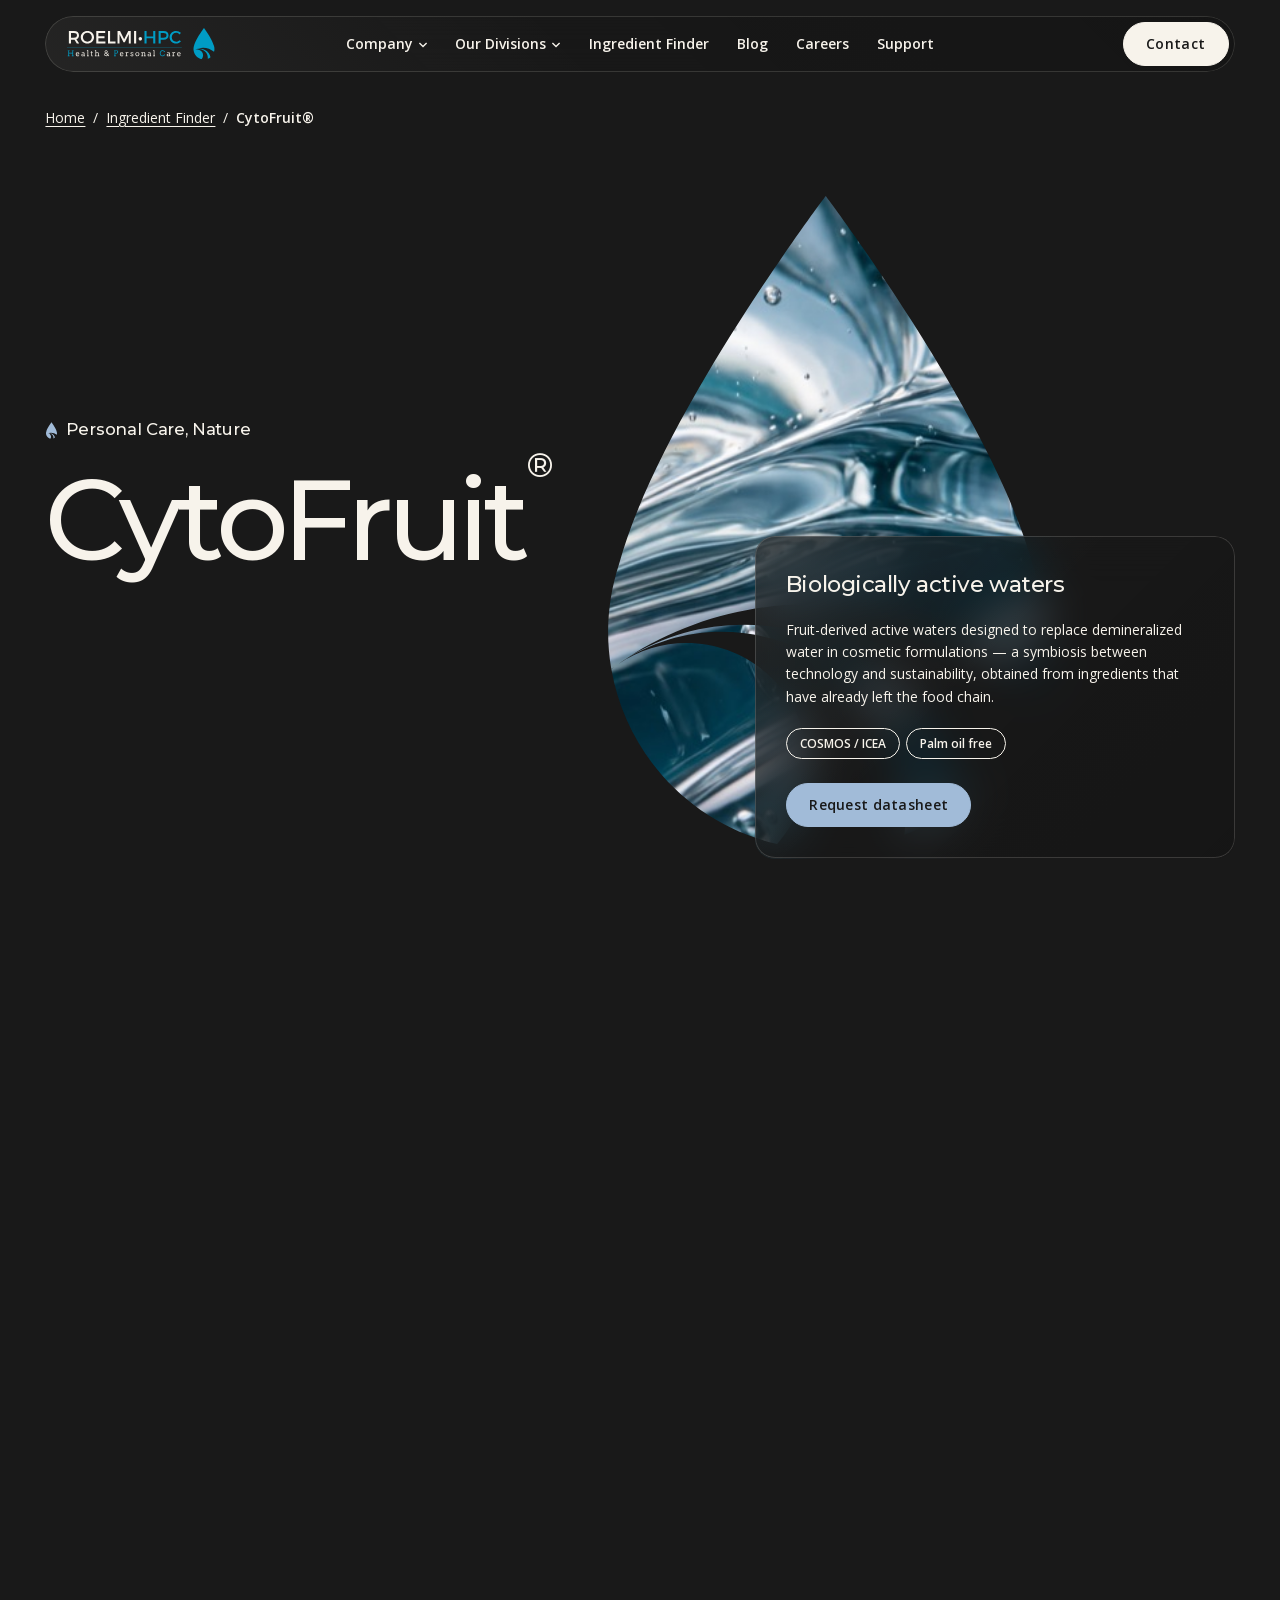
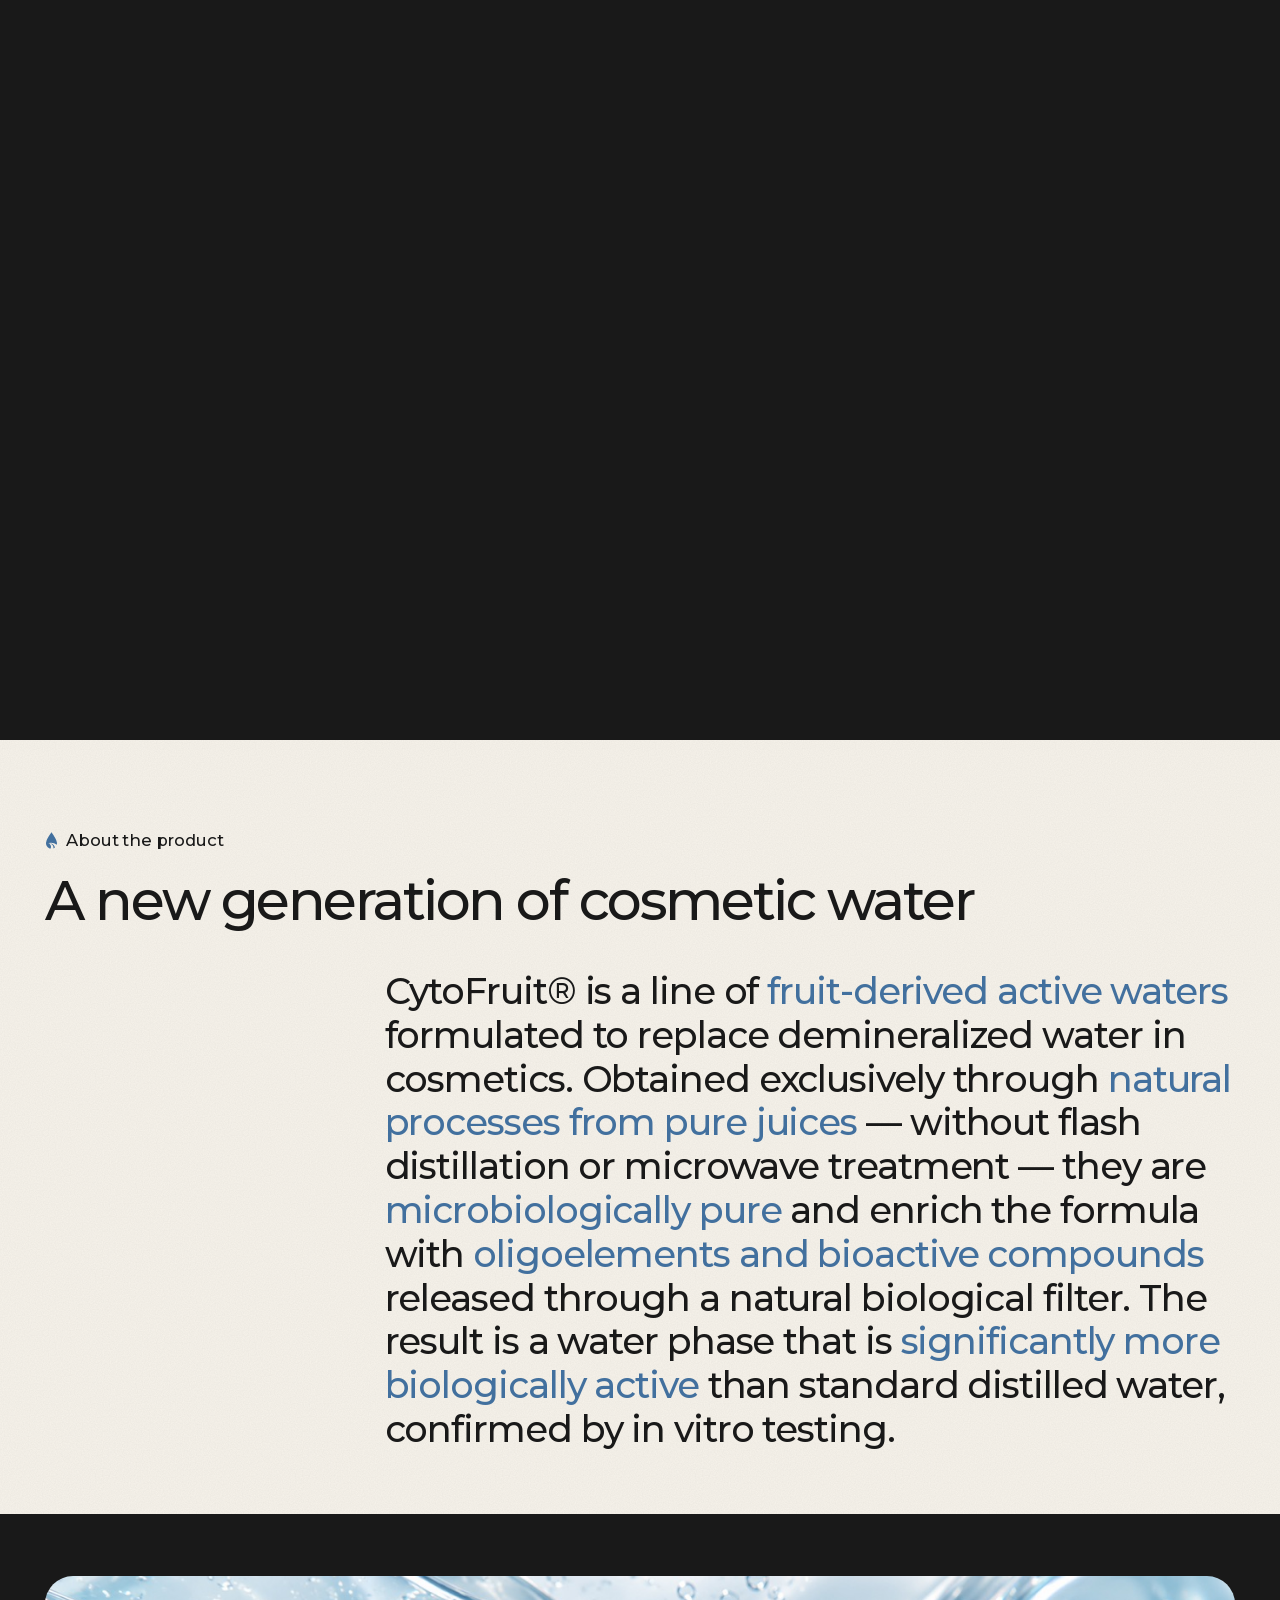
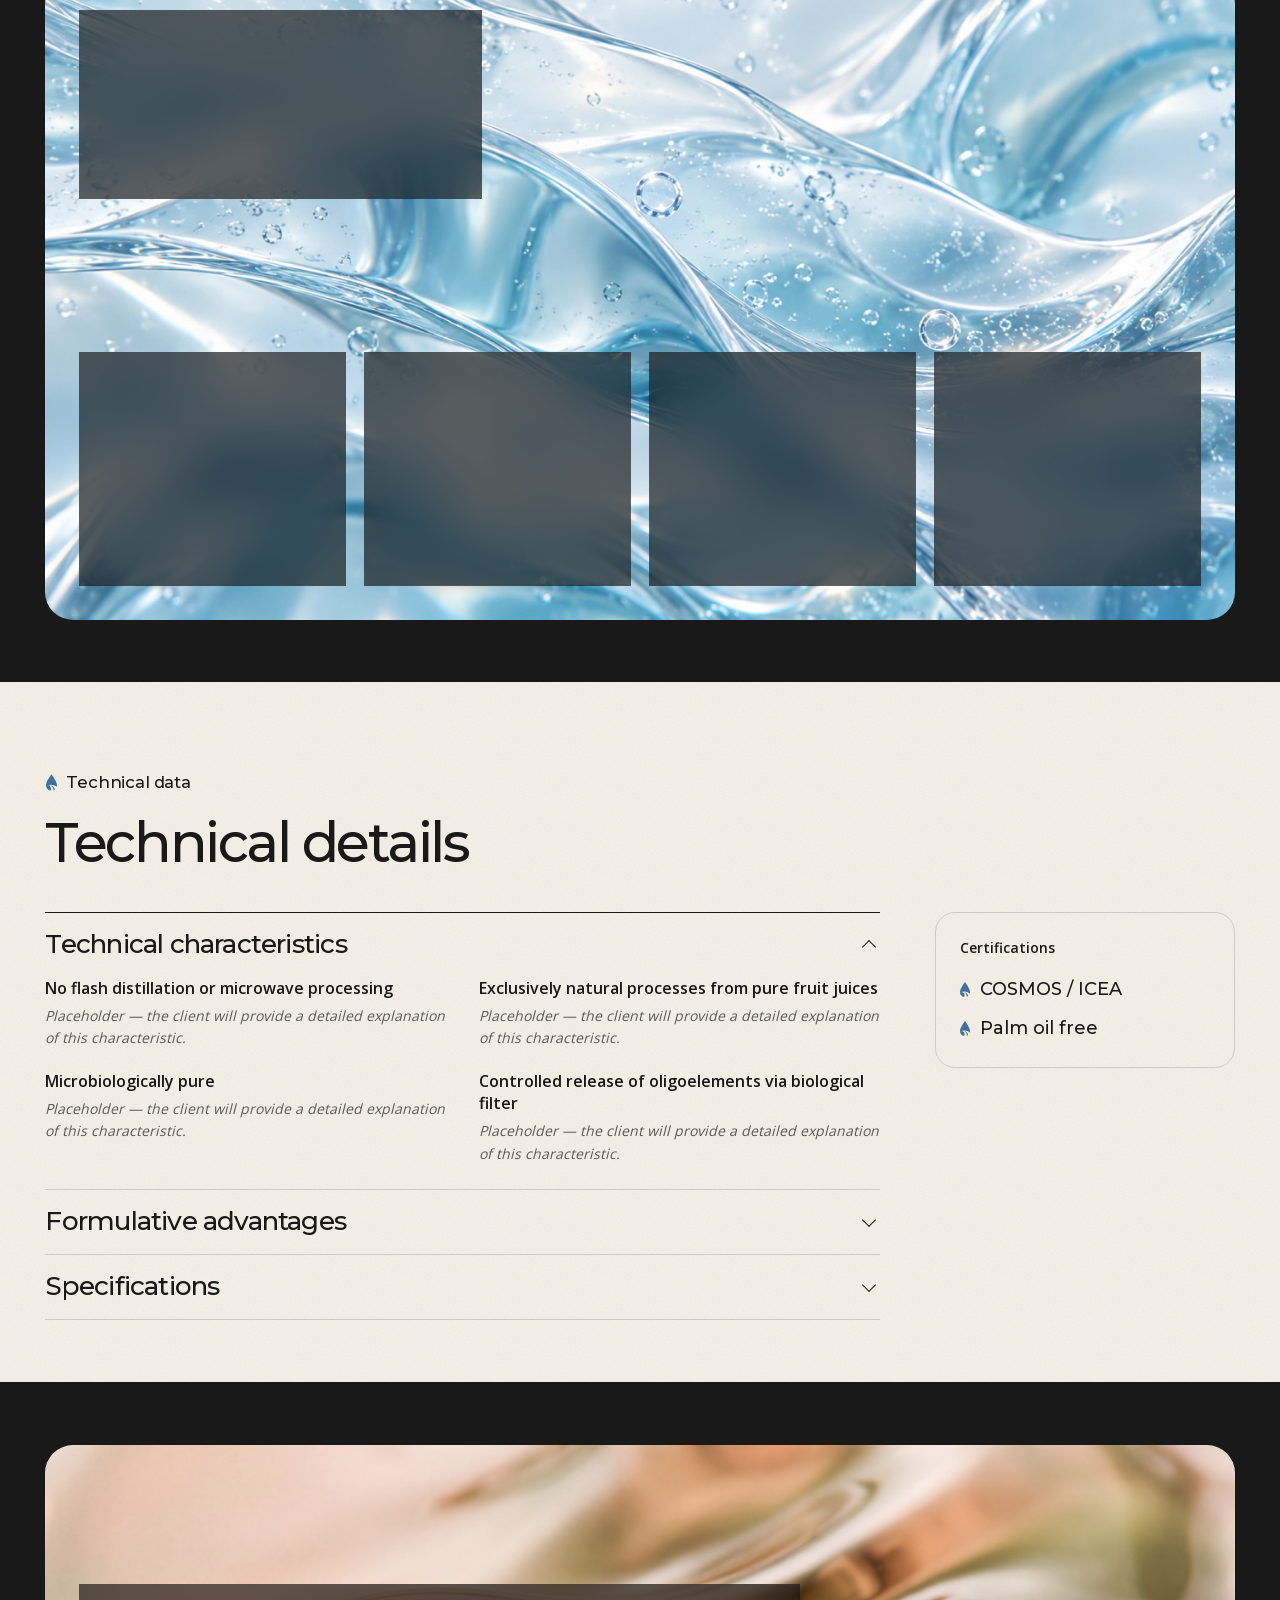
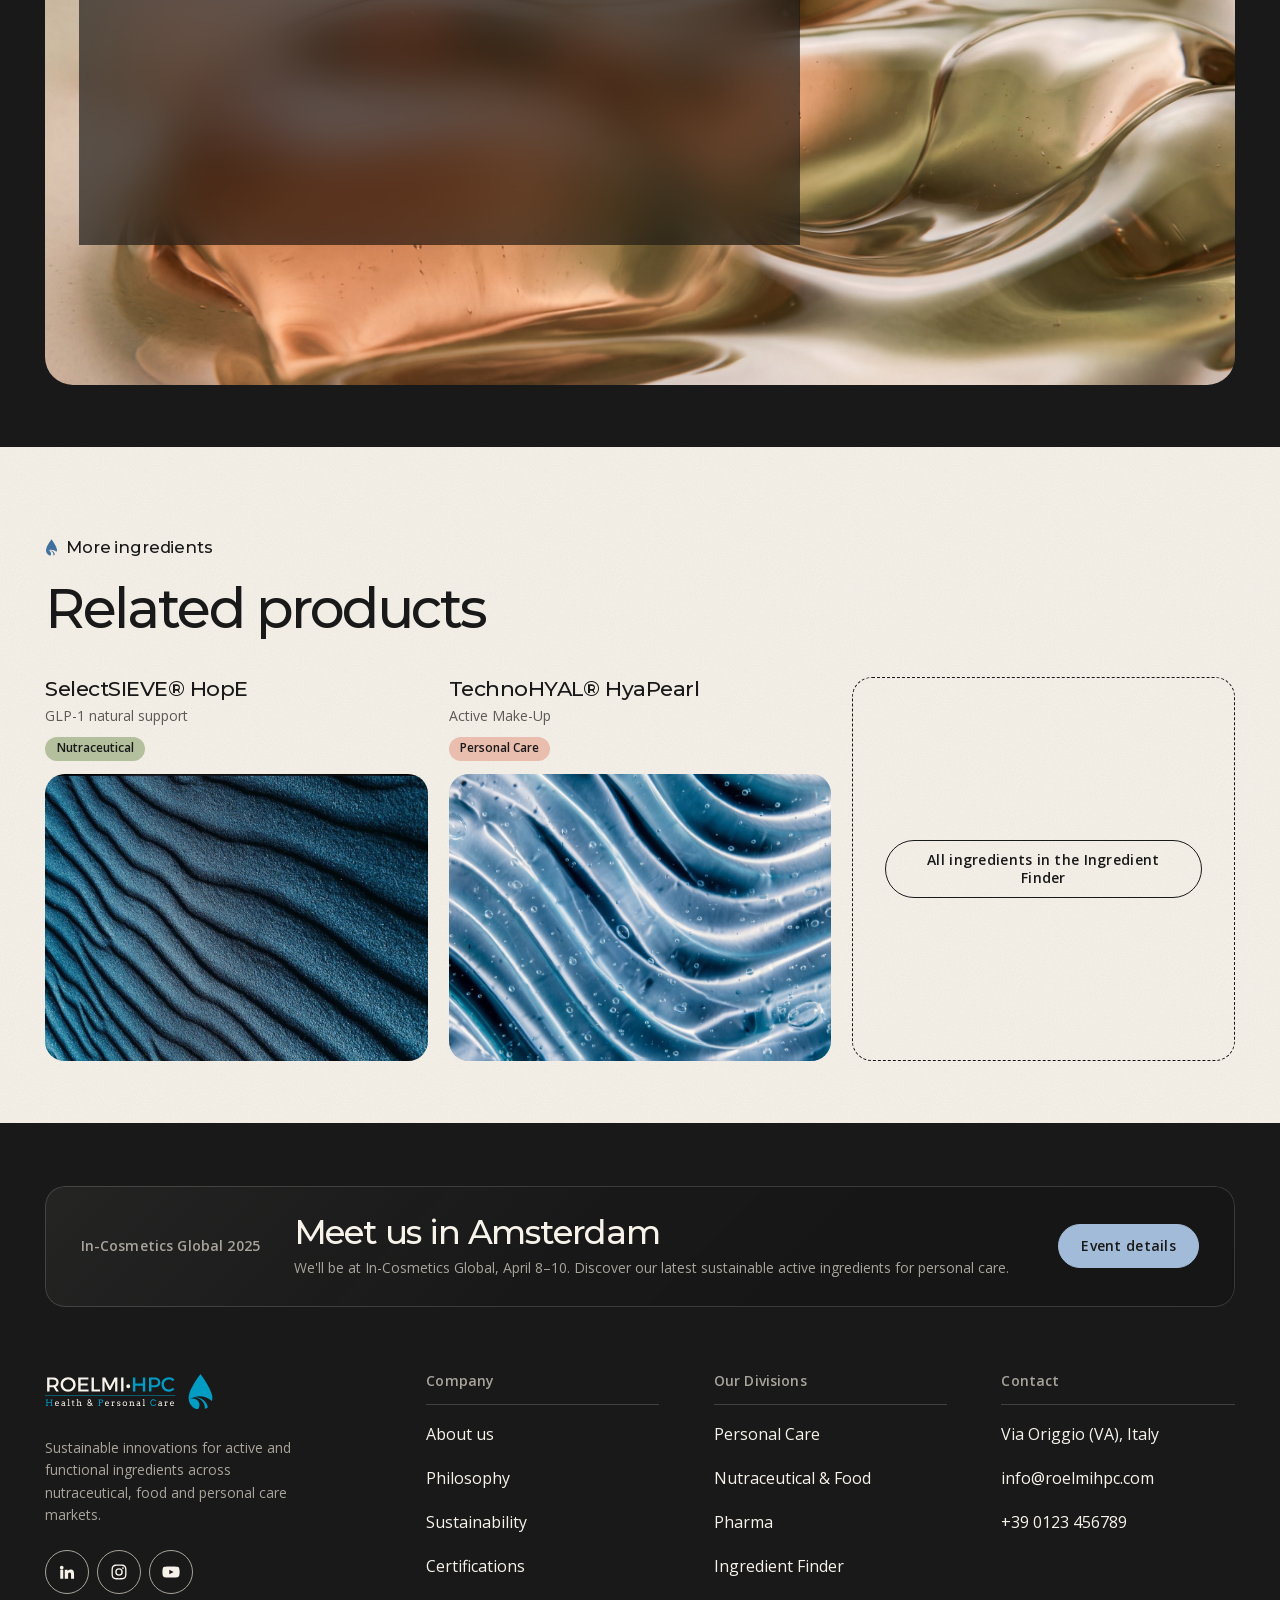
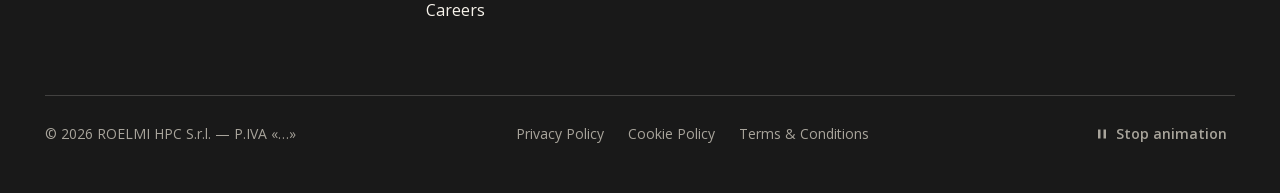
==== cytofruit.html @ 9b9dc955 "Add the second version of the ROELMI site Home in the style of Until Labs with the ROELMI identity, " ====
<!DOCTYPE html>
<html lang="en" class="no-js">
<head>
  <meta charset="UTF-8">
  <meta name="viewport" content="width=device-width, initial-scale=1">
  <title>CytoFruit® — Biologically active waters | ROELMI HPC</title>
  <meta name="description" content="Fruit-derived active waters designed to replace demineralized water in cosmetic formulations — a symbiosis between technology and sustainability, obtained from ingredients that have already left the food chain.">
  <meta name="theme-color" content="#191919">
  <link rel="icon" href="images/favicon.svg" type="image/svg+xml">

  <meta property="og:type" content="product">
  <meta property="og:site_name" content="ROELMI HPC">
  <meta property="og:title" content="CytoFruit® — Biologically active waters">
  <meta property="og:description" content="Fruit-derived active waters designed to replace demineralized water in cosmetic formulations — a symbiosis between technology and sustainability, obtained from ingredients that have already left the food chain.">
  <meta property="og:image" content="images/portfolio/texture-2.jpg">
  <meta name="twitter:card" content="summary_large_image">

  <script>document.documentElement.classList.replace('no-js', 'js');</script>

  <!-- Font serviti dal sito (GDPR) -->
  <link rel="preload" as="font" type="font/woff2" href="fonts/montserrat-latin.woff2" crossorigin>
  <link rel="preload" as="font" type="font/woff2" href="fonts/opensans-latin.woff2" crossorigin>

  <!-- CSS (finder.css: le schede dei prodotti correlati sono le stesse del Finder) -->
  <link rel="stylesheet" href="css/fonts.css">
  <link rel="stylesheet" href="css/reset.css">
  <link rel="stylesheet" href="css/base.css">
  <link rel="stylesheet" href="css/header.css">
  <link rel="stylesheet" href="css/finder.css">
  <link rel="stylesheet" href="css/product.css">
  <link rel="stylesheet" href="css/footer.css">
</head>
<body>

  <!-- MODELLO DI PAGINA PRODOTTO — per un altro prodotto cambiano solo i contenuti -->

  <svg width="0" height="0" style="position:absolute" aria-hidden="true" focusable="false">
    <symbol id="logo-roelmi" viewBox="0 0 256 54">
      <path d="M12.0334 17.0172C15.3679 17.0172 17.286 15.5943 17.286 12.6599C17.286 9.81631 15.3679 8.45615 12.0334 8.45615L6.90418 8.45615L6.90418 17.0172L12.0334 17.0172ZM13.0217 20.263C12.7103 20.2932 12.3729 20.2932 12.0334 20.2932L6.90418 20.2932L6.90418 26.813L3.25401 26.813L3.25401 5.18224L12.0334 5.18224C17.5649 5.18224 20.748 7.87013 20.748 12.5648C20.748 16.0268 19.1413 18.4682 16.2675 19.5818L21.1178 26.813L16.9767 26.813L13.0217 20.263Z"/>
      <path d="M27.5157 15.9972C27.5157 20.2939 31.0729 23.6954 35.3026 23.6954C39.5388 23.6954 43.0008 20.2939 43.0008 15.9972C43.0008 11.7026 39.5388 8.36382 35.3026 8.36382C31.0383 8.36382 27.5157 11.7026 27.5157 15.9972M46.7397 15.9972C46.7397 22.1752 41.7337 26.9671 35.2723 26.9671C28.8132 26.9671 23.8072 22.1752 23.8072 15.9972C23.8072 9.78669 28.8132 5.08558 35.2723 5.08558C41.7337 5.08558 46.7397 9.81696 46.7397 15.9972"/>
      <path d="M54.2809 8.45615L54.2809 14.2969L64.8487 14.2969L64.8487 17.5751L54.2809 17.5751L54.2809 23.539L66.4553 23.539L66.4553 26.813L50.6351 26.813L50.6351 5.18008L66.0856 5.18008L66.0856 8.45615L54.2809 8.45615Z"/>
      <path d="M83.9182 23.5064L83.9182 26.8127L70.9069 26.8127L70.9069 5.1777L74.5549 5.1777L74.5549 23.5064L83.9182 23.5064Z"/>
      <path d="M106.911 26.8134L106.881 10.6493L100.052 24.558L97.6708 24.558L90.8418 10.6493L90.8418 26.8134L87.4122 26.8134L87.4122 5.17835L91.7349 5.17835L98.8774 19.552L105.983 5.17835L110.28 5.17835L110.28 26.8134L106.911 26.8134Z"/>
      <path d="M115.997 26.8162L119.642 26.8162L119.642 5.18333L115.997 5.18333L115.997 26.8162Z"/>
      <path d="M129.75 18.5313C129.75 20.2915 128.513 21.6236 126.814 21.6236C125.146 21.6236 123.91 20.2915 123.91 18.5313C123.91 16.7711 125.146 15.5018 126.814 15.5018C128.513 15.5018 129.75 16.7711 129.75 18.5313"/>
      <path fill="#009CC4" d="M197.061 8.42653L194.929 11.0841C193.352 9.38232 191.097 8.33354 188.902 8.33354C184.575 8.33354 181.174 11.6723 181.174 15.9345C181.174 20.2009 184.575 23.5678 188.902 23.5678C191.064 23.5678 193.292 22.5796 194.929 21.001L197.091 23.4143C194.898 25.5767 191.776 26.9671 188.718 26.9671C182.382 26.9671 177.469 22.1752 177.469 15.9669C177.469 9.81696 182.443 5.08558 188.841 5.08558C191.899 5.08558 194.959 6.35709 197.061 8.42653ZM149.128 26.8134L149.128 17.8523L137.662 17.8523L137.662 26.8134L134.017 26.8134L134.017 5.17835L137.662 5.17835L137.662 14.5762L149.128 14.5762L149.128 5.17835L152.773 5.17835L152.773 26.8134L149.128 26.8134ZM167.083 20.2932C172.522 20.2932 175.642 17.4497 175.642 12.5648C175.642 7.87013 172.522 5.18224 167.083 5.18224L158.462 5.18224L158.462 26.813L162.107 26.813L162.107 20.2932L167.083 20.2932ZM172.154 12.6599C172.154 15.5943 170.266 17.0172 166.928 17.0172L162.107 17.0172L162.107 8.45615L166.928 8.45615C170.266 8.45615 172.154 9.81631 172.154 12.6599Z"/>
      <path fill="#009CC4" d="M167.99 41.4119C167.698 40.9145 167.311 40.5275 166.826 40.242C166.346 39.9587 165.81 39.816 165.217 39.816C164.709 39.816 164.249 39.9241 163.829 40.1361C163.412 40.3501 163.053 40.6377 162.754 40.9967C162.454 41.3557 162.223 41.773 162.058 42.2444C161.894 42.718 161.809 43.2175 161.809 43.7387C161.809 44.3571 161.902 44.9064 162.086 45.3864C162.268 45.86 162.506 46.2579 162.8 46.5758C163.094 46.8893 163.442 47.1531 163.851 47.365C164.253 47.5791 164.709 47.6808 165.217 47.6808C165.905 47.6808 166.504 47.5164 167.012 47.1812C167.525 46.8525 167.959 46.3011 168.323 45.5378L169.473 46.0827C169.307 46.5498 169.025 47.0061 168.628 47.4451C168.232 47.8797 167.743 48.2343 167.164 48.5025C166.582 48.7728 165.935 48.9047 165.23 48.9047C164.554 48.9047 163.933 48.7771 163.364 48.5241C162.798 48.2689 162.296 47.9056 161.851 47.4321C161.409 46.965 161.07 46.4071 160.839 45.7605C160.605 45.1161 160.488 44.4414 160.488 43.7387C160.488 43.0337 160.605 42.3655 160.839 41.7384C161.07 41.1092 161.399 40.5642 161.818 40.1015C162.238 39.6387 162.739 39.2711 163.323 39.0008C163.905 38.7348 164.536 38.5986 165.217 38.5986C165.821 38.5986 166.346 38.6851 166.785 38.8559C167.226 39.0289 167.598 39.2343 167.908 39.4722C168.215 39.7101 168.478 39.9717 168.701 40.2463L169.395 40.2463L169.395 41.4119L167.99 41.4119ZM8.31148 38.7975L11.527 38.7975L11.527 39.9241L10.5885 39.9241L10.5885 47.5834L11.527 47.5834L11.527 48.7101L8.31148 48.7101L8.31148 47.5834L9.30404 47.5834L9.30404 44.0219L3.56929 44.0219L3.56929 47.5834L4.56401 47.5834L4.56401 48.7101L1.34632 48.7101L1.34632 47.5834L2.28914 47.5834L2.28914 39.9241L1.34632 39.9241L1.34632 38.7975L4.56401 38.7975L4.56401 39.9241L3.56929 39.9241L3.56929 42.9234L9.30404 42.9234L9.30404 39.9241L8.31148 39.9241L8.31148 38.7975ZM86.5788 38.9694C86.2026 38.8548 85.7982 38.7986 85.3506 38.7986L81.3436 38.7986L81.3436 39.9274L82.2843 39.9274L82.2843 47.5845L81.3436 47.5845L81.3436 48.709L84.5591 48.709L84.5591 47.5845L83.5666 47.5845L83.5666 44.1182L85.3268 44.1182C85.7895 44.1182 86.2069 44.049 86.5853 43.9084C86.9594 43.77 87.2838 43.5797 87.5541 43.3419C87.8244 43.1018 88.0341 42.8229 88.1812 42.5007C88.3304 42.1785 88.4039 41.8411 88.4039 41.4778C88.4039 41.041 88.3304 40.6561 88.179 40.321C88.0276 39.9836 87.8179 39.7047 87.5454 39.4798C87.273 39.2527 86.9508 39.0862 86.5788 38.9694ZM85.3506 43.0456L83.5666 43.0456L83.5666 39.9274L85.1884 39.9274C85.8371 39.9274 86.3107 40.0615 86.6091 40.3339C86.9032 40.6086 87.0524 40.9891 87.0524 41.4778C87.0524 41.7352 87.007 41.9601 86.9248 42.1568C86.8405 42.3536 86.7215 42.5158 86.5702 42.6477C86.4231 42.7796 86.2415 42.8748 86.0361 42.9461C85.8285 43.011 85.5993 43.0456 85.3506 43.0456Z"/>
      <path d="M18.3148 42.7781C18.0316 42.7781 17.7829 42.8192 17.5731 42.8992C17.3634 42.9814 17.1839 43.0938 17.0325 43.2452C16.8855 43.3966 16.7644 43.5804 16.6779 43.7966C16.5871 44.015 16.5222 44.2637 16.4768 44.5297L19.9907 44.5297C19.9734 44.2767 19.9302 44.0431 19.8675 43.8334C19.8026 43.6171 19.7096 43.4333 19.5755 43.2755C19.4458 43.1176 19.2793 42.9965 19.0717 42.91C18.8706 42.8214 18.6154 42.7781 18.3148 42.7781L18.3148 42.7781ZM16.4119 45.479C16.4119 45.6714 16.4249 45.8444 16.453 46.0044C16.4833 46.1623 16.5222 46.318 16.5763 46.4607C16.7384 46.8954 16.9958 47.2241 17.3504 47.4446C17.705 47.6652 18.1073 47.7776 18.557 47.7776C18.9095 47.7776 19.2512 47.7257 19.5885 47.6263C19.9215 47.529 20.2697 47.3776 20.6351 47.1657L21.1282 47.996C20.6805 48.3031 20.2372 48.5302 19.7853 48.6772C19.3355 48.8242 18.8706 48.8999 18.3862 48.8999C17.9299 48.8999 17.5039 48.8242 17.1169 48.6707C16.7255 48.5172 16.3903 48.2901 16.107 47.9896C15.8259 47.689 15.6053 47.3149 15.4475 46.8673C15.2875 46.4175 15.2096 45.892 15.2096 45.2952C15.2096 44.8108 15.2766 44.3545 15.4107 43.9264C15.5448 43.496 15.7502 43.1198 16.0184 42.7997C16.2843 42.4819 16.6173 42.2267 17.0131 42.0407C17.411 41.8504 17.8737 41.7575 18.3992 41.7575C18.9095 41.7575 19.3355 41.8353 19.6772 41.9888C20.021 42.1445 20.3 42.35 20.5162 42.6051C20.7324 42.8603 20.8946 43.1522 21.0049 43.4787C21.1152 43.8074 21.1952 44.1404 21.2406 44.4778C21.2579 44.6421 21.273 44.8108 21.2795 44.9838C21.2882 45.1525 21.2903 45.3168 21.2903 45.479L16.4119 45.479Z"/>
      <path d="M27.4217 47.878C27.5839 47.878 27.7439 47.8607 27.9061 47.8196C28.0682 47.7807 28.2218 47.7288 28.3623 47.6596C28.505 47.5925 28.6413 47.5125 28.7624 47.426C28.8835 47.3352 28.9873 47.2422 29.0716 47.1449L29.0759 45.6182L27.666 45.6182C27.4282 45.6182 27.2141 45.642 27.0195 45.6961C26.8248 45.748 26.6583 45.8215 26.5156 45.9253C26.3751 46.0248 26.2648 46.148 26.1848 46.2972C26.1069 46.4443 26.068 46.6151 26.068 46.8076C26.068 46.9871 26.1004 47.1406 26.1653 47.2768C26.2323 47.4066 26.3232 47.519 26.4421 47.6077C26.5632 47.6963 26.7059 47.7634 26.8724 47.8109C27.0368 47.8585 27.2206 47.878 27.4217 47.878L27.4217 47.878ZM29.0716 48.0812C28.8121 48.3213 28.5267 48.518 28.2174 48.6716C27.9061 48.8229 27.5493 48.9008 27.1535 48.9008C26.8227 48.9008 26.5178 48.8446 26.2432 48.7429C25.9664 48.637 25.7242 48.4943 25.5274 48.3148C25.3263 48.131 25.1684 47.9234 25.0581 47.6833C24.9479 47.4433 24.8916 47.1882 24.8916 46.9179C24.8916 46.6303 24.9327 46.3751 25.0192 46.1524C25.1036 45.9318 25.2182 45.7393 25.3587 45.5728C25.4993 45.4106 25.6658 45.2723 25.8561 45.1598C26.0464 45.0495 26.2432 44.9587 26.4529 44.8938C26.6583 44.8246 26.8703 44.7792 27.0865 44.7511C27.2984 44.723 27.506 44.7079 27.7049 44.7079C28.0163 44.7079 28.2802 44.7165 28.4942 44.7381C28.7083 44.7576 28.9029 44.7814 29.0759 44.8181L29.0824 44.2624C29.0824 44.0245 29.05 43.8148 28.9786 43.6396C28.9073 43.4623 28.8099 43.3153 28.6824 43.2006C28.5569 43.086 28.4077 42.9995 28.2304 42.9433C28.0531 42.8849 27.8585 42.859 27.6379 42.859C27.4303 42.859 27.2357 42.8741 27.0497 42.9001C26.8594 42.9303 26.6864 42.9671 26.5243 43.0104C26.3599 43.0579 26.2086 43.1098 26.0702 43.166C25.9339 43.2288 25.8193 43.2871 25.722 43.352L25.322 42.5108C25.482 42.4049 25.6636 42.3097 25.8518 42.2189C26.0442 42.1281 26.2453 42.0546 26.4572 41.9897C26.667 41.927 26.8832 41.8772 27.106 41.8405C27.3265 41.8037 27.5428 41.7864 27.7547 41.7864C28.1482 41.7864 28.5007 41.8297 28.8164 41.927C29.1278 42.02 29.396 42.1627 29.6122 42.3595C29.8306 42.5584 29.9993 42.8071 30.116 43.1098C30.235 43.4147 30.2934 43.7759 30.2934 44.1975L30.2869 47.5839L31.0372 47.5839L31.0372 48.7083L29.0716 48.7083L29.0716 48.0812Z"/>
      <path d="M34.5012 38.5337L36.7004 38.5337L36.7004 47.5856L37.7167 47.5856L37.7167 48.7079L34.5012 48.7079L34.5012 47.5856L35.483 47.5856L35.483 39.6603L34.5012 39.6603L34.5012 38.5337Z"/>
      <path d="M43.0136 41.9335L44.6008 41.9335L44.6008 42.9217L43.0006 42.9217L42.9812 46.8335C42.9812 47.0995 43.0136 47.3157 43.0742 47.4801C43.1347 47.6466 43.2342 47.759 43.3682 47.8239C43.5023 47.8866 43.6537 47.9212 43.8245 47.9212C44.0062 47.9212 44.1705 47.9018 44.3089 47.8693C44.4494 47.8347 44.5987 47.7807 44.7652 47.7028L45.0463 48.5202C44.8365 48.6283 44.6181 48.717 44.3889 48.7775C44.1554 48.8402 43.8851 48.8748 43.5693 48.8748C43.2709 48.8748 43.0136 48.8338 42.793 48.7624C42.5746 48.691 42.3887 48.5699 42.2395 48.4034C42.0881 48.2326 41.9756 48.0056 41.9021 47.7179C41.8264 47.4325 41.7918 47.0757 41.7918 46.6497L41.8113 42.9217L40.7301 42.9217L40.7301 41.9335L41.8243 41.9335L41.8243 40.3138L43.0136 39.7516L43.0136 41.9335Z"/>
      <path d="M48.2687 38.5337L50.4138 38.5337L50.4138 42.6812L50.4549 42.6812C50.5739 42.558 50.7166 42.4455 50.8766 42.3396C51.0345 42.2315 51.2031 42.1385 51.3761 42.0606C51.5491 41.9828 51.7308 41.9179 51.9167 41.8768C52.1027 41.8336 52.3016 41.8119 52.5049 41.8119C52.8682 41.8119 53.1969 41.8617 53.4888 41.9612C53.7786 42.0628 54.0294 42.2163 54.2327 42.4174C54.4381 42.625 54.596 42.8867 54.7084 43.2067C54.8187 43.5289 54.8728 43.9052 54.8728 44.3441L54.8728 47.5856L55.8934 47.5856L55.8934 48.7079L52.6779 48.7079L52.6779 47.5856L53.6056 47.5856L53.6056 44.4933C53.6056 43.9744 53.4737 43.5786 53.212 43.3127C52.9482 43.0424 52.5698 42.9083 52.0767 42.9083C51.7935 42.9083 51.5123 42.9775 51.2247 43.1072C50.9393 43.2435 50.6647 43.4078 50.4138 43.6111L50.4138 47.5856L51.3956 47.5856L51.3956 48.7079L48.1779 48.7079L48.1779 47.5856L49.2007 47.5856L49.2007 39.6603L48.2687 39.6603L48.2687 38.5337Z"/>
      <path d="M68.7198 42.0012C68.8344 41.8757 68.9296 41.7395 69.0074 41.5773C69.0853 41.4195 69.1242 41.253 69.1242 41.0778C69.1242 40.894 69.0853 40.7167 69.0053 40.5502C68.9252 40.3793 68.815 40.2301 68.6809 40.0961C68.5447 39.9685 68.3868 39.8625 68.2073 39.789C68.0257 39.709 67.8332 39.6722 67.6364 39.6722C67.4159 39.6722 67.2191 39.709 67.0418 39.7825C66.8666 39.8539 66.7131 39.9533 66.5877 40.0766C66.4622 40.2042 66.3628 40.3512 66.2936 40.5199C66.2244 40.6886 66.1876 40.868 66.1876 41.0627C66.1876 41.2486 66.233 41.4411 66.3239 41.6422C66.4147 41.8476 66.5747 42.0595 66.8104 42.2823L67.3921 42.8229C67.6516 42.7126 67.8916 42.5872 68.1187 42.4574C68.3457 42.3277 68.5447 42.1741 68.7198 42.0012L68.7198 42.0012ZM66.6871 44.356C66.5358 44.4144 66.4039 44.4987 66.2849 44.6069C66.1638 44.7128 66.06 44.8361 65.9714 44.9723C65.8849 45.1107 65.82 45.2599 65.7703 45.4178C65.7227 45.5756 65.6989 45.7378 65.6989 45.8978C65.6989 46.1508 65.7465 46.3844 65.846 46.6006C65.9454 46.819 66.0795 47.0028 66.2503 47.1607C66.4233 47.3186 66.6266 47.4418 66.858 47.5305C67.0937 47.6191 67.3424 47.6645 67.6083 47.6645C67.8332 47.6645 68.0473 47.6321 68.2484 47.5759C68.4495 47.5197 68.6355 47.4418 68.8106 47.3402C68.9836 47.2385 69.1458 47.1131 69.2907 46.9747C69.4377 46.832 69.5761 46.6785 69.7016 46.512L67.2148 44.1117L66.6871 44.356ZM72.0175 48.7479L70.4714 47.2558C70.2876 47.4829 70.093 47.6905 69.8767 47.8808C69.6626 48.0667 69.4356 48.2289 69.1934 48.3652C68.9512 48.5057 68.696 48.6117 68.4214 48.6895C68.1489 48.763 67.8613 48.8041 67.5543 48.8041C67.1348 48.8041 66.7369 48.7263 66.3693 48.5771C66.0017 48.43 65.6816 48.2289 65.407 47.9716C65.1345 47.7121 64.9204 47.4094 64.7647 47.0569C64.6069 46.7066 64.529 46.3282 64.529 45.9238C64.529 45.6578 64.5701 45.3983 64.6501 45.1475C64.728 44.8988 64.8404 44.6631 64.981 44.4447C65.1259 44.2284 65.2902 44.0295 65.4783 43.8543C65.6686 43.6835 65.9671 43.4911 66.3649 43.29L65.9325 42.8704C65.8222 42.7667 65.7097 42.6456 65.6038 42.5093C65.4978 42.3753 65.4048 42.2282 65.3227 42.0725C65.2426 41.9168 65.1756 41.7525 65.1259 41.5838C65.0761 41.413 65.0502 41.2421 65.0502 41.0778C65.0502 40.7296 65.1194 40.4074 65.2535 40.1047C65.3897 39.8041 65.5713 39.5403 65.807 39.3197C66.0384 39.0949 66.3152 38.9219 66.6266 38.7943C66.9423 38.6645 67.2775 38.6018 67.6364 38.6018C68.0149 38.6018 68.3652 38.6667 68.6895 38.8029C69.0139 38.937 69.2929 39.1208 69.5307 39.3457C69.7686 39.5706 69.9502 39.8344 70.0865 40.1371C70.2205 40.4356 70.2876 40.7513 70.2876 41.0778C70.2876 41.3395 70.2638 41.5687 70.2119 41.7698C70.1578 41.9666 70.0865 42.1439 69.987 42.3017C69.894 42.4574 69.7794 42.6001 69.6453 42.7299C69.5134 42.8575 69.3707 42.9764 69.2215 43.0845C69.0723 43.197 68.9144 43.2964 68.7587 43.3829C68.6031 43.4716 68.4409 43.5603 68.2744 43.6403L70.2746 45.5043C70.4173 45.1864 70.5276 44.8707 70.6119 44.5636C70.6984 44.2501 70.7655 43.9668 70.813 43.7116L72.0413 43.7116C71.9678 44.1225 71.8553 44.5506 71.7018 44.9896C71.5483 45.4308 71.3536 45.8611 71.1201 46.2827L72.9236 47.9586L72.0175 48.7479Z"/>
      <path d="M94.5772 42.7781C94.2918 42.7781 94.0452 42.8192 93.8333 42.8992C93.6236 42.9814 93.4419 43.0938 93.2949 43.2452C93.1435 43.3966 93.0267 43.5804 92.9381 43.7966C92.8473 44.015 92.7802 44.2637 92.7391 44.5297L96.2487 44.5297C96.2314 44.2767 96.1925 44.0431 96.1298 43.8334C96.0671 43.6171 95.9676 43.4333 95.8379 43.2755C95.706 43.1176 95.5416 42.9965 95.334 42.91C95.1286 42.8214 94.8778 42.7781 94.5772 42.7781L94.5772 42.7781ZM92.6743 45.479C92.6743 45.6714 92.6872 45.8444 92.7153 46.0044C92.7456 46.1623 92.7845 46.318 92.8343 46.4607C92.9986 46.8954 93.256 47.2241 93.6128 47.4446C93.9674 47.6652 94.3696 47.7776 94.8172 47.7776C95.1719 47.7776 95.5135 47.7257 95.8465 47.6263C96.1817 47.529 96.532 47.3776 96.8996 47.1657L97.3883 47.996C96.9429 48.3031 96.4953 48.5302 96.0498 48.6772C95.5979 48.8242 95.1329 48.8999 94.6486 48.8999C94.1901 48.8999 93.7663 48.8242 93.3749 48.6707C92.9857 48.5172 92.6483 48.2901 92.3694 47.9896C92.0882 47.689 91.8698 47.3149 91.7098 46.8673C91.5498 46.4175 91.4698 45.892 91.4698 45.2952C91.4698 44.8108 91.539 44.3545 91.6731 43.9264C91.8093 43.496 92.0104 43.1198 92.2764 42.7997C92.5467 42.4819 92.8775 42.2267 93.2733 42.0407C93.6711 41.8504 94.1361 41.7575 94.6615 41.7575C95.1719 41.7575 95.5979 41.8353 95.9395 41.9888C96.2833 42.1445 96.5623 42.35 96.7764 42.6051C96.9926 42.8603 97.157 43.1522 97.2673 43.4787C97.3797 43.8074 97.4554 44.1404 97.4986 44.4778C97.5202 44.6421 97.5354 44.8108 97.5419 44.9838C97.5484 45.1525 97.5527 45.3168 97.5527 45.479L92.6743 45.479Z"/>
      <path d="M106.221 43.3674L104.978 43.3674L104.978 42.95C104.833 42.95 104.688 42.976 104.537 43.0322C104.385 43.0841 104.245 43.1684 104.115 43.2809C103.983 43.3912 103.871 43.5317 103.771 43.7025C103.674 43.8734 103.603 44.0788 103.561 44.3145L103.561 47.5819L104.71 47.5819L104.71 48.7107L101.347 48.7107L101.347 47.5819L102.283 47.5819L102.29 43.056L101.347 43.056L101.347 41.9337L103.512 41.9337L103.512 42.87C103.594 42.7295 103.68 42.6019 103.78 42.4808C103.877 42.3597 103.983 42.2559 104.104 42.1672C104.225 42.0786 104.357 42.0072 104.504 41.9596C104.649 41.9077 104.807 41.8818 104.978 41.8818L105.618 41.8818C105.819 41.8818 106.02 41.8861 106.221 41.8948L106.221 43.3674Z"/>
      <path d="M113.552 43.285C113.468 43.1574 113.358 43.0514 113.221 42.9714C113.087 42.8914 112.936 42.8309 112.772 42.7941C112.607 42.7595 112.443 42.7379 112.287 42.7379C112.112 42.7379 111.952 42.7595 111.807 42.7984C111.66 42.8374 111.537 42.8936 111.429 42.9693C111.327 43.0428 111.243 43.1315 111.184 43.2396C111.124 43.3477 111.098 43.4645 111.098 43.5985C111.098 43.8234 111.167 44.0029 111.301 44.1348C111.44 44.2689 111.671 44.3943 111.993 44.5024L113.293 44.963C113.853 45.149 114.262 45.4042 114.515 45.7264C114.774 46.0507 114.904 46.4356 114.904 46.8854C114.904 47.186 114.843 47.4628 114.724 47.7115C114.603 47.9645 114.432 48.1785 114.212 48.3515C113.993 48.531 113.73 48.6651 113.418 48.7646C113.109 48.8619 112.765 48.9138 112.382 48.9138C111.857 48.9138 111.429 48.8273 111.098 48.6564C110.765 48.4856 110.51 48.265 110.332 47.9818L109.651 47.9818L109.651 46.8573L111.005 46.8573C111.005 47.0433 111.046 47.2055 111.124 47.3395C111.206 47.4736 111.314 47.5796 111.446 47.6617C111.578 47.7461 111.731 47.8088 111.896 47.8455C112.067 47.8866 112.237 47.9082 112.41 47.9082C112.581 47.9082 112.743 47.8866 112.904 47.8434C113.059 47.8023 113.198 47.7417 113.319 47.6596C113.438 47.5796 113.531 47.4822 113.602 47.3698C113.671 47.2552 113.706 47.1254 113.706 46.9827C113.706 46.7643 113.637 46.5784 113.492 46.427C113.353 46.2756 113.113 46.1372 112.772 46.0161L111.476 45.5317C110.949 45.3458 110.557 45.1057 110.302 44.816C110.047 44.5241 109.922 44.1608 109.922 43.7261C109.922 43.4385 109.976 43.1725 110.082 42.9282C110.185 42.686 110.341 42.4741 110.546 42.2968C110.748 42.1194 110.992 41.981 111.288 41.8837C111.578 41.7843 111.913 41.7324 112.287 41.7324C112.772 41.7324 113.176 41.7994 113.505 41.9335C113.831 42.0697 114.125 42.3011 114.387 42.6276L115.021 42.6276L115.021 43.7542L113.678 43.7542C113.678 43.5704 113.639 43.4147 113.552 43.285"/>
      <path d="M119.603 45.3207C119.603 45.7099 119.657 46.0602 119.768 46.3759C119.878 46.6873 120.032 46.9555 120.228 47.176C120.419 47.3966 120.646 47.5674 120.901 47.6885C121.156 47.8053 121.426 47.8659 121.714 47.8659C122.014 47.8659 122.293 47.8075 122.555 47.6907C122.812 47.5739 123.042 47.4031 123.23 47.1825C123.422 46.962 123.574 46.6982 123.682 46.3803C123.792 46.071 123.846 45.7164 123.846 45.3207C123.846 44.9142 123.792 44.5509 123.682 44.2308C123.574 43.9129 123.422 43.647 123.234 43.4329C123.044 43.2188 122.819 43.0566 122.557 42.9485C122.298 42.8382 122.014 42.7842 121.714 42.7842C121.426 42.7842 121.156 42.8382 120.901 42.9485C120.646 43.0566 120.419 43.2188 120.228 43.4329C120.032 43.647 119.878 43.9129 119.768 44.2308C119.657 44.5509 119.603 44.9142 119.603 45.3207M118.315 45.3207C118.317 44.7866 118.405 44.2979 118.572 43.8546C118.741 43.4178 118.974 43.0393 119.277 42.7236C119.575 42.4057 119.934 42.1614 120.347 41.9949C120.762 41.8241 121.219 41.7397 121.714 41.7397C122.216 41.7397 122.674 41.8241 123.093 41.9949C123.507 42.1614 123.865 42.4057 124.162 42.715C124.456 43.0264 124.687 43.4026 124.856 43.8438C125.018 44.2849 125.1 44.7714 125.1 45.3099C125.1 45.8353 125.018 46.3219 124.856 46.763C124.687 47.2085 124.456 47.5869 124.162 47.9026C123.865 48.2227 123.507 48.4713 123.093 48.6465C122.674 48.826 122.216 48.9125 121.714 48.9125C121.204 48.9125 120.741 48.826 120.326 48.6487C119.915 48.4757 119.558 48.2313 119.264 47.9156C118.968 47.5977 118.736 47.2193 118.57 46.7825C118.405 46.3414 118.317 45.8526 118.315 45.3207"/>
      <path d="M133.018 47.5845L133.974 47.5845L133.974 44.4901C133.974 43.9711 133.842 43.5797 133.576 43.3094C133.312 43.0434 132.934 42.9094 132.445 42.9094C132.16 42.9094 131.874 42.9764 131.587 43.1126C131.299 43.2467 131.024 43.4154 130.769 43.6143L130.769 47.5845L131.723 47.5845L131.723 48.7111L128.559 48.7111L128.559 47.5845L129.502 47.5845L129.502 43.0586L128.559 43.0586L128.559 41.9363L130.715 41.9363L130.715 42.7321L130.73 42.7321C130.875 42.6045 131.029 42.4855 131.189 42.3753C131.355 42.2585 131.526 42.1612 131.706 42.079C131.883 41.9947 132.071 41.9298 132.263 41.8844C132.458 41.8346 132.661 41.813 132.875 41.813C133.239 41.813 133.565 41.8606 133.857 41.9579C134.147 42.0617 134.393 42.2152 134.601 42.4185C134.806 42.6239 134.964 42.8877 135.077 43.2056C135.187 43.5278 135.241 43.9062 135.241 44.3409L135.241 47.5845L136.184 47.5845L136.184 48.7111L133.018 48.7111L133.018 47.5845Z"/>
      <path d="M141.969 47.878C142.131 47.878 142.291 47.8607 142.453 47.8196C142.615 47.7807 142.769 47.7288 142.909 47.6596C143.052 47.5925 143.188 47.5125 143.31 47.426C143.431 47.3352 143.534 47.2422 143.619 47.1449L143.623 45.6182L142.213 45.6182C141.975 45.6182 141.761 45.642 141.567 45.6961C141.372 45.748 141.205 45.8215 141.063 45.9253C140.922 46.0248 140.81 46.148 140.732 46.2972C140.654 46.4443 140.615 46.6151 140.615 46.8076C140.615 46.9871 140.648 47.1406 140.712 47.2768C140.779 47.4066 140.87 47.519 140.989 47.6077C141.11 47.6963 141.253 47.7634 141.42 47.8109C141.584 47.8585 141.768 47.878 141.969 47.878L141.969 47.878ZM143.619 48.0812C143.359 48.3213 143.074 48.518 142.765 48.6716C142.453 48.8229 142.096 48.9008 141.701 48.9008C141.37 48.9008 141.065 48.8446 140.79 48.7429C140.514 48.637 140.271 48.4943 140.075 48.3148C139.873 48.131 139.716 47.9234 139.605 47.6833C139.495 47.4433 139.439 47.1882 139.439 46.9179C139.439 46.6303 139.48 46.3751 139.566 46.1524C139.651 45.9318 139.765 45.7393 139.906 45.5728C140.046 45.4106 140.213 45.2723 140.405 45.1598C140.594 45.0495 140.79 44.9587 141 44.8938C141.205 44.8246 141.417 44.7792 141.634 44.7511C141.846 44.723 142.053 44.7079 142.252 44.7079C142.563 44.7079 142.827 44.7165 143.041 44.7381C143.255 44.7576 143.45 44.7814 143.623 44.8181L143.63 44.2624C143.63 44.0245 143.597 43.8148 143.526 43.6396C143.454 43.4623 143.357 43.3153 143.23 43.2006C143.104 43.086 142.955 42.9995 142.778 42.9433C142.6 42.8849 142.406 42.859 142.185 42.859C141.977 42.859 141.783 42.8741 141.597 42.9001C141.407 42.9303 141.234 42.9671 141.071 43.0104C140.907 43.0579 140.756 43.1098 140.617 43.166C140.481 43.2288 140.366 43.2871 140.269 43.352L139.869 42.5108C140.029 42.4049 140.211 42.3097 140.399 42.2189C140.591 42.1281 140.792 42.0546 141.004 41.9897C141.214 41.927 141.43 41.8772 141.651 41.8405C141.874 41.8037 142.09 41.7864 142.302 41.7864C142.695 41.7864 143.048 41.8297 143.364 41.927C143.675 42.02 143.943 42.1627 144.159 42.3595C144.378 42.5584 144.546 42.8071 144.663 43.1098C144.78 43.4147 144.841 43.7759 144.841 44.1975L144.834 47.5839L145.584 47.5839L145.584 48.7083L143.619 48.7083L143.619 48.0812Z"/>
      <path d="M149.048 38.5337L151.248 38.5337L151.248 47.5856L152.264 47.5856L152.264 48.7079L149.048 48.7079L149.048 47.5856L150.03 47.5856L150.03 39.6603L149.048 39.6603L149.048 38.5337Z"/>
      <path d="M175.016 47.878C175.179 47.878 175.337 47.8607 175.499 47.8196C175.661 47.7807 175.814 47.7288 175.957 47.6596C176.102 47.5925 176.234 47.5125 176.355 47.426C176.478 47.3352 176.58 47.2422 176.664 47.1449L176.671 45.6182L175.259 45.6182C175.021 45.6182 174.809 45.642 174.612 45.6961C174.422 45.748 174.253 45.8215 174.113 45.9253C173.968 46.0248 173.86 46.148 173.78 46.2972C173.704 46.4443 173.663 46.6151 173.663 46.8076C173.663 46.9871 173.695 47.1406 173.76 47.2768C173.827 47.4066 173.92 47.519 174.039 47.6077C174.158 47.6963 174.301 47.7634 174.467 47.8109C174.634 47.8585 174.815 47.878 175.016 47.878L175.016 47.878ZM176.664 48.0812C176.407 48.3213 176.124 48.518 175.812 48.6716C175.499 48.8229 175.146 48.9008 174.748 48.9008C174.415 48.9008 174.113 48.8446 173.836 48.7429C173.559 48.637 173.321 48.4943 173.122 48.3148C172.919 48.131 172.763 47.9234 172.653 47.6833C172.541 47.4433 172.484 47.1882 172.484 46.9179C172.484 46.6303 172.528 46.3751 172.614 46.1524C172.698 45.9318 172.811 45.7393 172.954 45.5728C173.094 45.4106 173.263 45.2723 173.451 45.1598C173.641 45.0495 173.84 44.9587 174.046 44.8938C174.253 44.8246 174.463 44.7792 174.679 44.7511C174.895 44.723 175.101 44.7079 175.298 44.7079C175.611 44.7079 175.875 44.7165 176.089 44.7381C176.301 44.7576 176.498 44.7814 176.671 44.8181L176.677 44.2624C176.677 44.0245 176.643 43.8148 176.576 43.6396C176.502 43.4623 176.405 43.3153 176.277 43.2006C176.152 43.086 176 42.9995 175.825 42.9433C175.648 42.8849 175.451 42.859 175.233 42.859C175.027 42.859 174.831 42.8741 174.645 42.9001C174.454 42.9303 174.281 42.9671 174.117 43.0104C173.953 43.0579 173.801 43.1098 173.665 43.166C173.531 43.2288 173.412 43.2871 173.317 43.352L172.917 42.5108C173.079 42.4049 173.256 42.3097 173.449 42.2189C173.641 42.1281 173.84 42.0546 174.052 41.9897C174.266 41.927 174.478 41.8772 174.701 41.8405C174.921 41.8037 175.135 41.7864 175.349 41.7864C175.743 41.7864 176.096 41.8297 176.409 41.927C176.723 42.02 176.989 42.1627 177.205 42.3595C177.425 42.5584 177.592 42.8071 177.711 43.1098C177.83 43.4147 177.888 43.7759 177.888 44.1975L177.882 47.5839L178.632 47.5839L178.632 48.7083L176.664 48.7083L176.664 48.0812Z"/>
      <path d="M187.021 43.3674L185.777 43.3674L185.777 42.95C185.632 42.95 185.488 42.976 185.336 43.0322C185.185 43.0841 185.044 43.1684 184.915 43.2809C184.783 43.3912 184.67 43.5317 184.573 43.7025C184.473 43.8734 184.402 44.0788 184.361 44.3145L184.361 47.5819L185.509 47.5819L185.509 48.7107L182.147 48.7107L182.147 47.5819L183.083 47.5819L183.089 43.056L182.147 43.056L182.147 41.9337L184.313 41.9337L184.313 42.87C184.393 42.7295 184.48 42.6019 184.579 42.4808C184.677 42.3597 184.783 42.2559 184.904 42.1672C185.025 42.0786 185.157 42.0072 185.304 41.9596C185.451 41.9077 185.607 41.8818 185.777 41.8818L186.417 41.8818C186.619 41.8818 186.82 41.8861 187.021 41.8948L187.021 43.3674Z"/>
      <path d="M193.624 42.7781C193.339 42.7781 193.092 42.8192 192.878 42.8992C192.668 42.9814 192.489 43.0938 192.342 43.2452C192.19 43.3966 192.074 43.5804 191.985 43.7966C191.894 44.015 191.827 44.2637 191.786 44.5297L195.296 44.5297C195.278 44.2767 195.239 44.0431 195.177 43.8334C195.112 43.6171 195.015 43.4333 194.885 43.2755C194.753 43.1176 194.586 42.9965 194.381 42.91C194.176 42.8214 193.925 42.7781 193.624 42.7781L193.624 42.7781ZM191.719 45.479C191.719 45.6714 191.734 45.8444 191.762 46.0044C191.793 46.1623 191.831 46.318 191.881 46.4607C192.043 46.8954 192.303 47.2241 192.66 47.4446C193.014 47.6652 193.417 47.7776 193.866 47.7776C194.219 47.7776 194.56 47.7257 194.893 47.6263C195.226 47.529 195.579 47.3776 195.944 47.1657L196.435 47.996C195.99 48.3031 195.542 48.5302 195.095 48.6772C194.645 48.8242 194.18 48.8999 193.695 48.8999C193.237 48.8999 192.813 48.8242 192.422 48.6707C192.033 48.5172 191.695 48.2901 191.416 47.9896C191.135 47.689 190.915 47.3149 190.755 46.8673C190.597 46.4175 190.517 45.892 190.517 45.2952C190.517 44.8108 190.584 44.3545 190.72 43.9264C190.854 43.496 191.057 43.1198 191.323 42.7997C191.594 42.4819 191.924 42.2267 192.32 42.0407C192.72 41.8504 193.181 41.7575 193.708 41.7575C194.219 41.7575 194.645 41.8353 194.986 41.9888C195.33 42.1445 195.607 42.35 195.821 42.6051C196.037 42.8603 196.204 43.1522 196.314 43.4787C196.424 43.8074 196.5 44.1404 196.546 44.4778C196.567 44.6421 196.582 44.8108 196.589 44.9838C196.593 45.1525 196.6 45.3168 196.6 45.479L191.719 45.479Z"/>
      <path fill="#009CC4" d="M198.208 33.4845L0.41086 33.4845C0.185968 33.4845 0 33.3028 0 33.0758C0 32.8465 0.185968 32.6627 0.41086 32.6627L198.208 32.6627C198.435 32.6627 198.618 32.8465 198.618 33.0758C198.618 33.3028 198.435 33.4845 198.208 33.4845"/>
      <path fill="#009CC4" d="M219.592 39.0469L219.592 39.0469C219.413 39.1744 219.246 39.3085 219.08 39.4447C220.325 46.6456 225.814 52.3868 232.882 54C235.897 50.6007 236.325 45.4714 233.62 41.5769C230.452 37.0142 224.192 35.8746 219.625 39.0252C226.547 34.242 236.04 35.9632 240.844 42.8765C243.029 46.025 243.863 49.7033 243.478 53.2345C245.208 52.5598 246.808 51.6321 248.236 50.4947C247.749 48.1096 246.783 45.785 245.308 43.6636C239.666 35.5437 228.681 33.3381 220.377 38.5041C231.189 31.5173 245.148 32.9142 254.362 41.2806C254.809 39.7086 255.052 38.05 255.052 36.3373C255.052 34.3717 254.729 32.4861 254.148 30.7129C250.818 18.3914 236.928 0 236.928 0C236.928 0 223.039 18.3914 219.709 30.7129C219.134 32.4861 218.809 34.3717 218.809 36.3373C218.809 37.3883 218.905 38.4219 219.075 39.4253C219.246 39.2955 219.415 39.1701 219.592 39.0469"/>
    </symbol>
    <symbol id="logo-roelmi-drop" viewBox="218.5 0 37 54">
      <path fill="#009CC4" d="M219.592 39.0469L219.592 39.0469C219.413 39.1744 219.246 39.3085 219.08 39.4447C220.325 46.6456 225.814 52.3868 232.882 54C235.897 50.6007 236.325 45.4714 233.62 41.5769C230.452 37.0142 224.192 35.8746 219.625 39.0252C226.547 34.242 236.04 35.9632 240.844 42.8765C243.029 46.025 243.863 49.7033 243.478 53.2345C245.208 52.5598 246.808 51.6321 248.236 50.4947C247.749 48.1096 246.783 45.785 245.308 43.6636C239.666 35.5437 228.681 33.3381 220.377 38.5041C231.189 31.5173 245.148 32.9142 254.362 41.2806C254.809 39.7086 255.052 38.05 255.052 36.3373C255.052 34.3717 254.729 32.4861 254.148 30.7129C250.818 18.3914 236.928 0 236.928 0C236.928 0 223.039 18.3914 219.709 30.7129C219.134 32.4861 218.809 34.3717 218.809 36.3373C218.809 37.3883 218.905 38.4219 219.075 39.4253C219.246 39.2955 219.415 39.1701 219.592 39.0469"/>
    </symbol>
  </svg>

  <a class="skip-link" href="#main">Skip to content</a>

  <!-- 0 · HEADER — identico alla home (logo → home) -->
  <header class="site-header" id="siteHeader">
    <div class="header-pill">

      <a class="header-logo" href="index.html" aria-label="ROELMI HPC — home">
        <span class="logo-full"><svg class="logo-svg" viewBox="0 0 256 54" aria-hidden="true" focusable="false"><use href="#logo-roelmi"/></svg></span>
        <span class="logo-drop"><svg class="logo-svg" viewBox="0 0 37 54" aria-hidden="true" focusable="false"><use href="#logo-roelmi-drop"/></svg></span>
      </a>
      <!-- Nel codice subito dopo il logo (ordine del Tab: logo → menu → voci);
           a schermo resta in fondo a destra grazie a "order" in header.css -->
      <button class="menu-toggle" type="button" aria-expanded="false" aria-controls="mainNav" aria-label="Open menu">
        <span class="menu-toggle__icon" aria-hidden="true"><span></span><span></span><span></span></span>
      </button>

      <nav class="main-nav" id="mainNav" aria-label="Main">
        <ul class="nav-list">
          <li class="nav-item">
            <button class="nav-link nav-trigger" type="button" aria-expanded="false" aria-controls="sub-company">
              Company
              <svg class="nav-chev" viewBox="0 0 10 10" aria-hidden="true" focusable="false"><path d="M1 3.25l4 4 4-4"/></svg>
            </button>
            <div class="subnav" id="sub-company">
              <ul>
                <li><a href="about.html">About us</a></li>
                <li><a href="#">Philosophy</a></li>
                <li><a href="#">Sustainability</a></li>
                <li><a href="#">NIP®</a></li>
                <li><a href="#">Certifications</a></li>
              </ul>
            </div>
          </li>
          <li class="nav-item">
            <button class="nav-link nav-trigger" type="button" aria-expanded="false" aria-controls="sub-divisions">
              Our Divisions
              <svg class="nav-chev" viewBox="0 0 10 10" aria-hidden="true" focusable="false"><path d="M1 3.25l4 4 4-4"/></svg>
            </button>
            <div class="subnav" id="sub-divisions">
              <ul>
                <li><a href="#">Personal Care</a></li>
                <li><a href="#">Nutraceutical &amp; Food</a></li>
                <li><a href="#">Pharma</a></li>
              </ul>
            </div>
          </li>
          <li class="nav-item"><a class="nav-link" href="ingredient-finder.html">Ingredient Finder</a></li>
          <li class="nav-item"><a class="nav-link" href="#">Blog</a></li>
          <li class="nav-item"><a class="nav-link" href="#">Careers</a></li>
          <li class="nav-item"><a class="nav-link" href="#">Support</a></li>
          <li class="nav-item nav-item--panel-only"><a class="nav-link" href="#">Contact</a></li>
        </ul>
      </nav>

      <div class="header-actions">
        <a class="btn header-cta" href="#">Contact</a>
      </div>

    </div>
  </header>

  <main id="main" tabindex="-1">
    <span id="top"></span>

    <!-- ==================================================================
         1 · APERTURA (scuro) — variante scelta in P.heroVariant: 'word' (B) o 'drop' (A)
         All'inizio la texture si vede dentro una goccia enorme; scorrendo la
         goccia riempie lo schermo e compare la scheda di vetro.
         Stop animation / reduced-motion: subito lo stato finale.
         ================================================================== -->
    <section class="pd-hero pd-hero--drop theme-dark" aria-labelledby="pd-title">
      <div class="pd-hero-stage">
        <div class="pd-hero-media" aria-hidden="true">
          <img class="pd-hero-full" src="images/portfolio/texture-2.jpg" alt="" decoding="async">
          <div class="pd-hero-scrim"></div>
          <div class="pd-hero-drop"><img src="images/portfolio/texture-2.jpg" alt="" decoding="async"></div>
        </div>

        <div class="container pd-hero-inner">
          <nav class="pd-breadcrumb" aria-label="Breadcrumb">
            <ol>
              <li><a href="index.html">Home</a></li>
              <li><a href="ingredient-finder.html">Ingredient Finder</a></li>
              <li><a href="#top" aria-current="page">CytoFruit®</a></li>
            </ol>
          </nav>

          <h1 class="pd-hero-name" id="pd-title">
            <span class="eyebrow">Personal Care, Nature</span>
            <span class="pd-hero-word" style="background-image: url('images/portfolio/texture-2.jpg')">CytoFruit<sup class="pd-reg">®</sup></span>
          </h1>

          <div class="pd-hero-card glass">
            <p class="pd-function">Biologically active waters</p>
            <p class="pd-intro">Fruit-derived active waters designed to replace demineralized water in cosmetic formulations — a symbiosis between technology and sustainability, obtained from ingredients that have already left the food chain.</p>
            <ul class="pd-tags" aria-label="Certifications">
              <li>COSMOS / ICEA</li>
              <li>Palm oil free</li>
            </ul>
            <a class="btn btn--solid pd-cta" href="#contact">Request datasheet</a>
          </div>
        </div>
      </div>
    </section>

    <!-- ==================================================================
         2 · DESCRIZIONE (chiaro)
         ================================================================== -->
    <section class="pd-desc section theme-light grain" aria-labelledby="pd-desc-title">
      <div class="container">
        <h2 class="pd-section-title" id="pd-desc-title">
          <span class="eyebrow" data-reveal>About the product</span>
          <span data-reveal data-reveal-delay="0.1">A new generation of cosmetic water</span>
        </h2>
        <p class="pd-statement" data-reveal>CytoFruit® is a line of <strong class="accent">fruit-derived active waters</strong> formulated to replace demineralized water in cosmetics. Obtained exclusively through <strong class="accent">natural processes from pure juices</strong> — without flash distillation or microwave treatment — they are <strong class="accent">microbiologically pure</strong> and enrich the formula with <strong class="accent">oligoelements and bioactive compounds</strong> released through a natural biological filter. The result is a water phase that is <strong class="accent">significantly more biologically active</strong> than standard distilled water, confirmed by in vitro testing.</p>
      </div>
    </section>

    <!-- ==================================================================
         3 · KEY BENEFITS (scuro) — texture + 4 pannelli di vetro
         ================================================================== -->
    <section class="pd-benefits section theme-dark" aria-labelledby="pd-benefits-title">
      <div class="container">
        <div class="pd-benefits-stage">
          <div class="pd-bg" aria-hidden="true">
            <img src="images/who/texture-8.jpg" alt="" loading="lazy" decoding="async">
          </div>

          <h2 class="pd-section-title pd-benefits-head glass" id="pd-benefits-title" data-reveal>
            <span class="eyebrow">Why CytoFruit®</span>
            <span>Key benefits</span>
          </h2>

          <ul class="pd-benefit-list">
            <li class="pd-benefit glass">
              <h3 class="pd-benefit-title">Enhanced Cell Vitality</h3>
              <p>Boosts cellular vitality through naturally active oligoelements, promoting healthy and resilient skin.</p>
            </li>
            <li class="pd-benefit glass">
              <h3 class="pd-benefit-title">Antioxidant Protection</h3>
              <p>Protects skin cells against pollution and oxidative stress, supporting long-term skin health.</p>
            </li>
            <li class="pd-benefit glass">
              <h3 class="pd-benefit-title">Anti-inflammatory Effect</h3>
              <p>Modulating action on skin inflammation, suitable for sensitive and reactive skin types.</p>
            </li>
            <li class="pd-benefit glass">
              <h3 class="pd-benefit-title">Universal Compatibility</h3>
              <p>Dermatologically compatible with all skin types, making it a versatile ingredient for any cosmetic formula.</p>
            </li>
          </ul>
        </div>
      </div>
    </section>

    <!-- ==================================================================
         4 · TECHNICAL DETAILS (chiaro) — tre gruppi a tendina + certificazioni
         ================================================================== -->
    <section class="pd-tech section theme-light grain" aria-labelledby="pd-tech-title">
      <div class="container">
        <h2 class="pd-section-title" id="pd-tech-title">
          <span class="eyebrow" data-reveal>Technical data</span>
          <span data-reveal data-reveal-delay="0.1">Technical details</span>
        </h2>

        <div class="pd-tech-layout">
          <div class="pd-tech-groups">
            <details class="pd-group" open>
              <summary><h3 class="pd-group-title">Technical characteristics</h3></summary>
              <div class="pd-group-body">
                <ul class="pd-details">
                  <li class="pd-detail"><h4 class="pd-detail-title">No flash distillation or microwave processing</h4><p class="pd-placeholder">Placeholder — the client will provide a detailed explanation of this characteristic.</p></li>
                  <li class="pd-detail"><h4 class="pd-detail-title">Exclusively natural processes from pure fruit juices</h4><p class="pd-placeholder">Placeholder — the client will provide a detailed explanation of this characteristic.</p></li>
                  <li class="pd-detail"><h4 class="pd-detail-title">Microbiologically pure</h4><p class="pd-placeholder">Placeholder — the client will provide a detailed explanation of this characteristic.</p></li>
                  <li class="pd-detail"><h4 class="pd-detail-title">Controlled release of oligoelements via biological filter</h4><p class="pd-placeholder">Placeholder — the client will provide a detailed explanation of this characteristic.</p></li>
                </ul>
              </div>
            </details>

            <details class="pd-group">
              <summary><h3 class="pd-group-title">Formulative advantages</h3></summary>
              <div class="pd-group-body">
                <ul class="pd-details">
                  <li class="pd-detail"><h4 class="pd-detail-title">Rich in oligoelements for enhanced skin activity</h4><p class="pd-placeholder">Placeholder — the client will provide a detailed explanation of this advantage.</p></li>
                  <li class="pd-detail"><h4 class="pd-detail-title">Cellular protection properties</h4><p class="pd-placeholder">Placeholder — the client will provide a detailed explanation of this advantage.</p></li>
                  <li class="pd-detail"><h4 class="pd-detail-title">Enables water-free formula development</h4><p class="pd-placeholder">Placeholder — the client will provide a detailed explanation of this advantage.</p></li>
                  <li class="pd-detail"><h4 class="pd-detail-title">More biologically active than distilled water (confirmed in vitro)</h4><p class="pd-placeholder">Placeholder — the client will provide a detailed explanation of this advantage.</p></li>
                </ul>
              </div>
            </details>

            <details class="pd-group">
              <summary><h3 class="pd-group-title">Specifications</h3></summary>
              <div class="pd-group-body">
                <dl class="pd-specs">
                  <div><dt>INCI</dt><dd class="pd-placeholder">da fornire</dd></div>
                  <div><dt>CAS</dt><dd class="pd-placeholder">da fornire</dd></div>
                  <div><dt>Appearance</dt><dd class="pd-placeholder">da fornire</dd></div>
                  <div><dt>Solubility</dt><dd class="pd-placeholder">da fornire</dd></div>
                  <div><dt>Use level</dt><dd class="pd-placeholder">da fornire</dd></div>
                  <div><dt>pH</dt><dd class="pd-placeholder">da fornire</dd></div>
                  <div><dt>Preservative</dt><dd class="pd-placeholder">da fornire</dd></div>
                  <div><dt>Shelf life</dt><dd class="pd-placeholder">da fornire</dd></div>
                </dl>
                <p class="pd-note">Full technical data sheet and safety data sheet available on request.</p>
              </div>
            </details>
          </div>

          <aside class="pd-certs" aria-labelledby="pd-certs-title">
            <h3 class="pd-certs-title" id="pd-certs-title">Certifications</h3>
            <ul>
              <li>COSMOS / ICEA</li>
              <li>Palm oil free</li>
            </ul>
          </aside>
        </div>
      </div>
    </section>

    <!-- ==================================================================
         5 · RICHIESTA (scuro) — texture + vetro
         ================================================================== -->
    <section class="pd-contact section theme-dark" id="contact" aria-labelledby="pd-contact-title">
      <div class="container">
        <div class="pd-stage pd-stage--cta">
          <div class="pd-bg" aria-hidden="true">
            <img src="images/product/texture-16.jpg" alt="" loading="lazy" decoding="async">
          </div>
          <div class="pd-glass glass" data-reveal>
            <h2 class="pd-section-title" id="pd-contact-title">Interested in CytoFruit®?</h2>
            <p class="pd-intro">Contact our team to request the technical datasheet or learn how to integrate CytoFruit® into your formulation.</p>
            <div class="pd-actions">
              <a class="btn btn--solid" href="#">Contact us</a>
              <a class="btn btn--outline" href="#">Formulation Area</a>
            </div>
          </div>
        </div>
      </div>
    </section>

    <!-- ==================================================================
         6 · RELATED PRODUCTS (chiaro) — stesse schede del Finder
         ================================================================== -->
    <section class="pd-related section theme-light grain" aria-labelledby="pd-related-title">
      <div class="container">
        <h2 class="pd-section-title" id="pd-related-title">
          <span class="eyebrow" data-reveal>More ingredients</span>
          <span data-reveal data-reveal-delay="0.1">Related products</span>
        </h2>
        <ul class="fx-grid pd-related-grid">
          <li class="fx-card">
            <article>
              <h3 class="fx-card-name"><a class="fx-card-link" href="#">SelectSIEVE® HopE</a></h3>
              <p class="fx-card-function">GLP-1 natural support</p>
              <p class="market-pills fx-card-markets"><span class="market-pill market-pill--nutra">Nutraceutical</span></p>
              <div class="fx-card-media">
                <img src="images/portfolio/texture-6.jpg" alt="" loading="lazy" decoding="async">
                <div class="fx-card-glass">
                  <p>Hop cone bioactives via supercritical CO₂ extraction, stabilised in powder form — supporting weight management and natural GLP-1 release.</p>
                  <p class="fx-card-meta">Nutraceutical, Nature</p>
                </div>
              </div>
            </article>
          </li>
          <li class="fx-card">
            <article>
              <h3 class="fx-card-name"><a class="fx-card-link" href="#">TechnoHYAL® HyaPearl</a></h3>
              <p class="fx-card-function">Active Make-Up</p>
              <p class="market-pills fx-card-markets"><span class="market-pill">Personal Care</span></p>
              <div class="fx-card-media">
                <img src="images/portfolio/texture-1.jpg" alt="" loading="lazy" decoding="async">
                <div class="fx-card-glass">
                  <p>Olive glycerides and hyaluronic acid combined in a patented matrix — delivering hydration and skin nourishment in anhydrous color cosmetic formulations.</p>
                  <p class="fx-card-meta">Personal Care, Biotech</p>
                </div>
              </div>
            </article>
          </li>
          <li class="pd-related-more">
            <a class="btn btn--outline" href="ingredient-finder.html">All ingredients in the Ingredient Finder</a>
          </li>
        </ul>
      </div>
    </section>
  </main>

  <!-- 10 · FOOTER — identico alla home -->
  <footer class="site-footer theme-dark">
    <div class="container">

      <!-- Evento (nel prototipo era un popup; qui una riga in vetro) -->
      <aside class="ft-event" aria-labelledby="ft-event-title" data-reveal>
        <span class="ft-event-tag">In-Cosmetics Global 2025</span>
        <div>
          <h2 class="ft-event-title" id="ft-event-title">Meet us in Amsterdam</h2>
          <p class="ft-event-desc">We'll be at In-Cosmetics Global, April 8–10. Discover our latest sustainable active ingredients for personal care.</p>
        </div>
        <a class="btn btn--solid" href="#">Event details</a>
      </aside>

      <div class="ft-main">
        <div class="ft-brand">
          <a class="ft-logo" href="#top" aria-label="ROELMI HPC — back to top">
            <svg class="logo-svg" viewBox="0 0 256 54" aria-hidden="true" focusable="false"><use href="#logo-roelmi"/></svg>
          </a>
          <p class="ft-tag">Sustainable innovations for active and functional ingredients across nutraceutical, food and personal care markets.</p>
          <div class="ft-social">
            <a href="#" aria-label="LinkedIn"><svg viewBox="0 0 24 24" aria-hidden="true" focusable="false"><path d="M4.98 3.5a2.5 2.5 0 1 1 0 5 2.5 2.5 0 0 1 0-5zM3 9h4v12H3zM9 9h3.8v1.7h.05c.53-1 1.83-2.05 3.77-2.05 4.03 0 4.78 2.65 4.78 6.1V21h-4v-5.5c0-1.3-.02-3-1.83-3-1.84 0-2.12 1.43-2.12 2.9V21H9z"/></svg></a>
            <a href="#" aria-label="Instagram"><svg viewBox="0 0 24 24" aria-hidden="true" focusable="false"><path d="M12 7a5 5 0 1 0 0 10 5 5 0 0 0 0-10zm0 8.2a3.2 3.2 0 1 1 0-6.4 3.2 3.2 0 0 1 0 6.4zM17.3 5.5a1.2 1.2 0 1 0 0 2.4 1.2 1.2 0 0 0 0-2.4zM12 2c-2.7 0-3 0-4.1.06C4.3 2.2 2.2 4.3 2.06 7.9 2 9 2 9.3 2 12s0 3 .06 4.1c.14 3.6 2.24 5.7 5.84 5.84C9 22 9.3 22 12 22s3 0 4.1-.06c3.6-.14 5.7-2.24 5.84-5.84C22 15 22 14.7 22 12s0-3-.06-4.1C21.8 4.3 19.7 2.2 16.1 2.06 15 2 14.7 2 12 2zm0 1.8c2.67 0 2.98 0 4.03.06 2.7.12 3.97 1.4 4.1 4.1.05 1.05.06 1.36.06 4.04s0 2.98-.06 4.03c-.13 2.7-1.4 3.98-4.1 4.1-1.05.05-1.36.06-4.03.06s-2.99 0-4.04-.06c-2.7-.12-3.97-1.4-4.1-4.1C3.81 15 3.8 14.68 3.8 12s.01-2.99.06-4.04c.13-2.7 1.4-3.97 4.1-4.1C9.01 3.81 9.33 3.8 12 3.8z"/></svg></a>
            <a href="#" aria-label="YouTube"><svg viewBox="0 0 24 24" aria-hidden="true" focusable="false"><path d="M23 7.2a3 3 0 0 0-2.1-2.1C19 4.6 12 4.6 12 4.6s-7 0-8.9.5A3 3 0 0 0 1 7.2 31 31 0 0 0 .5 12a31 31 0 0 0 .5 4.8 3 3 0 0 0 2.1 2.1c1.9.5 8.9.5 8.9.5s7 0 8.9-.5a3 3 0 0 0 2.1-2.1 31 31 0 0 0 .5-4.8 31 31 0 0 0-.5-4.8zM9.75 15.02V8.98L15.5 12z"/></svg></a>
          </div>
        </div>

        <nav class="ft-col" aria-labelledby="ft-company">
          <h2 class="ft-h" id="ft-company">Company</h2>
          <ul>
            <li><a href="about.html">About us</a></li>
            <li><a href="#">Philosophy</a></li>
            <li><a href="#">Sustainability</a></li>
            <li><a href="#">Certifications</a></li>
            <li><a href="#">Careers</a></li>
          </ul>
        </nav>

        <nav class="ft-col" aria-labelledby="ft-divisions">
          <h2 class="ft-h" id="ft-divisions">Our Divisions</h2>
          <ul>
            <li><a href="#">Personal Care</a></li>
            <li><a href="#">Nutraceutical &amp; Food</a></li>
            <li><a href="#">Pharma</a></li>
            <li><a href="ingredient-finder.html">Ingredient Finder</a></li>
          </ul>
        </nav>

        <div class="ft-col ft-col--contact">
          <h2 class="ft-h">Contact</h2>
          <ul>
            <li><span>Via Origgio (VA), Italy</span></li>
            <li><a href="mailto:info@roelmihpc.com">info@roelmihpc.com</a></li>
            <li><a href="tel:+39">+39 0123 456789</a></li>
          </ul>
        </div>
      </div>

      <div class="ft-bottom">
        <p class="ft-copy">&copy; 2026 ROELMI HPC S.r.l. &mdash; P.IVA &laquo;&hellip;&raquo;</p>
        <nav class="ft-legal" aria-label="Legal">
          <a href="#">Privacy Policy</a>
          <a href="#">Cookie Policy</a>
          <a href="#">Terms &amp; Conditions</a>
        </nav>
        <button class="motion-toggle ft-motion" type="button" aria-pressed="false" data-motion-toggle>
          <svg class="ic-stop" viewBox="0 0 12 12" aria-hidden="true" focusable="false"><rect x="2" y="1.5" width="2.5" height="9"/><rect x="7.5" y="1.5" width="2.5" height="9"/></svg>
          <svg class="ic-play" viewBox="0 0 12 12" aria-hidden="true" focusable="false"><path d="M3 1.5l7 4.5-7 4.5z"/></svg>
          <span data-motion-label>Stop animation</span>
        </button>
      </div>
    </div>
  </footer>

  <!-- JS -->
  <script src="js/motion.js"></script>
  <script src="js/reveal.js" defer></script>
  <script src="js/header.js" defer></script>
  <script src="js/product-hero.js" defer></script>
</body>
</html>
---- css/fonts.css ----
/* ==========================================================================
   Font serviti dal sito (non da Google): niente dati dei visitatori
   inviati a terzi (GDPR). Licenza SIL Open Font License.
   File variabili, sottoinsieme latino: un file per famiglia, tutti i pesi.
   ========================================================================== */

@font-face {
  font-family: "Montserrat";
  font-style: normal;
  font-weight: 100 900;
  font-display: swap;
  src: url("../fonts/montserrat-latin.woff2") format("woff2");
}

@font-face {
  font-family: "Open Sans";
  font-style: normal;
  font-weight: 300 800;
  font-display: swap;
  src: url("../fonts/opensans-latin.woff2") format("woff2");
}
---- css/base.css ----
/* ==========================================================================
   Base — token, tipografia, layout comune, entrate (reveal)
   ========================================================================== */

:root {
  /* Palette ROELMI — solo questi colori (vedi CLAUDE.md per i contrasti) */
  --ricepaper: #F7F3EB;
  --hard-grey: #191919;
  --ocean: #42709E;            /* accento su fondo chiaro: 4.69:1 */
  --ocean-on-dark: #A1BBD8;    /* accento su fondo scuro = Cerulean della palette: 8.89:1 */
  --muted: #5C5A55;            /* testo secondario su chiaro: 6.2:1 */
  --muted-on-dark: #A8A49B;

  /* Accenti della palette ROELMI: chiari, quindi si usano come FONDI con
     testo Hard Grey (8.9–10.4:1) o come colore sui fondi scuri.
     Mai come testo o linee su fondo chiaro (1.5–1.8:1). */
  --cerulean: #A1BBD8;   /* Hard Grey sopra 8.89:1 */
  --antique: #E9BEAF;    /* Hard Grey sopra 10.42:1 */
  --olive: #B4C09D;      /* Hard Grey sopra 9.18:1 */    /* testo secondario su scuro: 7.1:1 */

  /* Linee decorative (non testo) */
  --line: rgba(25, 25, 25, 0.16);
  --line-on-dark: rgba(247, 243, 235, 0.18);

  /* Goccia del logo ROELMI (con le foglie), usata come maschera */
  --roelmi-drop: url("data:image/svg+xml;utf8,<svg xmlns='http://www.w3.org/2000/svg' viewBox='218.8 0 36.3 54'><path fill-rule='evenodd' d='M219.592 39.0469L219.592 39.0469C219.413 39.1744 219.246 39.3085 219.08 39.4447C220.325 46.6456 225.814 52.3868 232.882 54C235.897 50.6007 236.325 45.4714 233.62 41.5769C230.452 37.0142 224.192 35.8746 219.625 39.0252C226.547 34.242 236.04 35.9632 240.844 42.8765C243.029 46.025 243.863 49.7033 243.478 53.2345C245.208 52.5598 246.808 51.6321 248.236 50.4947C247.749 48.1096 246.783 45.785 245.308 43.6636C239.666 35.5437 228.681 33.3381 220.377 38.5041C231.189 31.5173 245.148 32.9142 254.362 41.2806C254.809 39.7086 255.052 38.05 255.052 36.3373C255.052 34.3717 254.729 32.4861 254.148 30.7129C250.818 18.3914 236.928 0 236.928 0C236.928 0 223.039 18.3914 219.709 30.7129C219.134 32.4861 218.809 34.3717 218.809 36.3373C218.809 37.3883 218.905 38.4219 219.075 39.4253C219.246 39.2955 219.415 39.1701 219.592 39.0469'/></svg>");

  /* Font */
  --font-display: "Montserrat", "Helvetica Neue", Arial, sans-serif;
  --font-body: "Open Sans", "Helvetica Neue", Arial, sans-serif;

  /* Scala tipografica (fluida) */
  --fs-label: 0.75rem;                              /* 12px */
  --fs-small: 0.875rem;                             /* 14px */
  --fs-body: 1rem;                                  /* 16px */
  --fs-lead: clamp(1.0625rem, 0.95rem + 0.45vw, 1.3125rem);
  --fs-h3: clamp(1.5rem, 1.1rem + 1.4vw, 2.25rem);
  --fs-h2: clamp(2.5rem, 1.4rem + 4.6vw, 6.5rem);
  --fs-display: clamp(3.25rem, 1.6rem + 7.2vw, 9.5rem);
  /* Titolo di sezione: una sola misura per tutte (NIP® resta più grande) */
  --fs-section: clamp(2rem, 1.2rem + 2.8vw, 4rem);

  /* Angoli: tre misure fisse */
  --r-stage: 28px;   /* grandi riquadri (NIP, Newsletter) */
  --r-card: 20px;    /* schede e immagini */
  --r-inner: 14px;   /* elementi piccoli dentro le schede */

  /* Vetro: due versioni sole, contrasto verificato sul caso peggiore */
  --glass-blur: blur(24px) saturate(1.6);
  /* Scuro 0.68: anche sopra il bianco il fondo resta ≈ #6B6B6B → Ricepaper ≥ 4.5:1 */
  --glass-dark-bg: rgba(25, 25, 25, 0.68);
  --glass-dark-sheen: linear-gradient(135deg, rgba(247, 243, 235, 0.06) 0%, rgba(247, 243, 235, 0) 45%, rgba(0, 0, 0, 0.1) 100%);
  --glass-dark-line: inset 0 0 0 1px rgba(247, 243, 235, 0.16);
  /* Chiaro 0.50: anche sopra il nero il fondo resta ≈ #8E8C88 → Hard Grey ≥ 5.4:1 */
  --glass-light-bg: rgba(247, 243, 235, 0.5);
  --glass-light-sheen: linear-gradient(135deg, rgba(255, 255, 255, 0.35) 0%, rgba(255, 255, 255, 0.06) 55%, rgba(255, 255, 255, 0.12) 100%);
  --glass-light-line: inset 0 0 0 1px rgba(255, 255, 255, 0.45), inset 0 1px 0 rgba(255, 255, 255, 0.55);

  /* Spazi */
  --gutter: clamp(1.25rem, 0.6rem + 2.8vw, 3.5rem);
  --section-y: clamp(2.5rem, 1.5rem + 3vw, 4.5rem);   /* spazio tra le sezioni e tra due blocchi di una sezione */
  --title-gap: clamp(1.75rem, 1rem + 2vw, 3rem);      /* spazio titolo → contenuto, uguale ovunque */
  --max-width: 1600px;
  --header-top: 16px;
  --pill-h: 56px;
  --header-h: calc(var(--header-top) + var(--pill-h) + 16px);

  /* Movimento */
  --ease-out: cubic-bezier(0.16, 1, 0.3, 1);
  --ease-in-out: cubic-bezier(0.65, 0, 0.35, 1);
  --dur-reveal: 1.2s;
  --dur-ui: 0.35s;

  /* Colori del tema corrente (di default: chiaro) */
  --bg: var(--ricepaper);
  --fg: var(--hard-grey);
  --fg-muted: var(--muted);
  --accent: var(--ocean);
  --rule: var(--line);
}

/* Temi di sezione: fondi alternati Ricepaper / Hard Grey */
.theme-light {
  --bg: var(--ricepaper);
  --fg: var(--hard-grey);
  --fg-muted: var(--muted);
  --accent: var(--ocean);
  --rule: var(--line);
}

.theme-dark {
  --bg: var(--hard-grey);
  --fg: var(--ricepaper);
  --fg-muted: var(--muted-on-dark);
  --accent: var(--ocean-on-dark);
  --rule: var(--line-on-dark);
}

/* Sezioni a fondo d'accento (richiesta: usare di più la palette).
   Fondo chiaro colorato → tutto in Hard Grey (8.9–10.4:1): niente grigio
   secondario né Ocean, che lì non passano. */
.theme-olive,
.theme-cerulean,
.theme-antique {
  --fg: var(--hard-grey);
  --fg-muted: var(--hard-grey);
  --accent: var(--hard-grey);
  --rule: rgba(25, 25, 25, 0.22);
}

.theme-olive    { --bg: var(--olive); }
.theme-cerulean { --bg: var(--cerulean); }
.theme-antique  { --bg: var(--antique); }

.theme-light,
.theme-dark,
.theme-olive,
.theme-cerulean,
.theme-antique {
  background-color: var(--bg);
  color: var(--fg);
}

html {
  scroll-behavior: smooth;
  scroll-padding-top: var(--header-h);
}

body {
  background-color: var(--ricepaper);
  color: var(--hard-grey);
  font-family: var(--font-body);
  font-size: var(--fs-body);
  font-weight: 400;
  line-height: 1.6;
}

/* --------------------------------------------------------------------------
   Layout
   -------------------------------------------------------------------------- */

.container {
  width: 100%;
  max-width: var(--max-width);
  margin-inline: auto;
  padding-inline: var(--gutter);
}

.section {
  position: relative;
  padding-block: var(--section-y);
}

/* Grana leggerissima, come la carta di Until. Statica (nessun movimento).
   Scurisce il fondo di pochi punti: i contrasti restano nei minimi. */
.grain {
  position: relative;
  isolation: isolate;
}

.grain::before {
  content: "";
  position: absolute;
  inset: 0;
  z-index: -1;
  background-image: url("data:image/svg+xml;utf8,<svg xmlns='http://www.w3.org/2000/svg' width='200' height='200'><filter id='n'><feTurbulence type='fractalNoise' baseFrequency='0.85' numOctaves='2' stitchTiles='stitch'/><feColorMatrix values='0 0 0 0 0  0 0 0 0 0  0 0 0 0 0  0 0 0 0.6 0'/></filter><rect width='100%' height='100%' filter='url(%23n)'/></svg>");
  opacity: 0.08;
  pointer-events: none;
}

/* --------------------------------------------------------------------------
   Tipografia comune: etichetta piccola + titolo molto grande
   -------------------------------------------------------------------------- */

/* Etichetta di sezione: niente maiuscolo spaziato (troppo "di serie"),
   Montserrat con le maiuscole originali e una piccola goccia ROELMI */
.eyebrow {
  display: inline-flex;
  align-items: center;
  gap: 0.55em;
  font-family: var(--font-display);
  font-size: clamp(0.9375rem, 0.88rem + 0.2vw, 1.0625rem);
  font-weight: 500;
  letter-spacing: -0.01em;
  line-height: 1.3;
  color: var(--fg);
}

/* Goccia del logo ROELMI (decorativa) nel colore d'accento della sezione */
.eyebrow::before {
  content: "";
  flex: none;
  width: 0.7em;
  height: 1.05em;
  background-color: var(--accent);
  -webkit-mask: var(--roelmi-drop) center / contain no-repeat;
  mask: var(--roelmi-drop) center / contain no-repeat;
}

.display,
.h2 {
  font-family: var(--font-display);
  font-weight: 400;
  color: var(--fg);
}

.display {
  font-size: var(--fs-display);
  line-height: 0.98;
  letter-spacing: -0.045em;
}

.h2 {
  font-size: var(--fs-h2);
  line-height: 1;
  letter-spacing: -0.04em;
}

.lead {
  font-size: var(--fs-lead);
  font-weight: 300;
  line-height: 1.55;
  color: var(--fg);
}

.text-muted {
  color: var(--fg-muted);
}

.accent {
  color: var(--accent);
}

/* Cue tra parentesi, stile Until: [ Scroll down ↓ ] */
.bracket {
  font-family: var(--font-body);
  font-size: var(--fs-label);
  font-weight: 600;
  letter-spacing: 0.14em;
  text-transform: uppercase;
  white-space: nowrap;
}

/* --------------------------------------------------------------------------
   Bottoni e link
   -------------------------------------------------------------------------- */

.btn {
  display: inline-flex;
  align-items: center;
  justify-content: center;
  gap: 0.6em;
  min-height: 44px;
  padding: 0 1.4rem;
  border: 1px solid currentColor;
  border-radius: 999px;
  font-family: var(--font-body);
  font-size: var(--fs-small);
  font-weight: 600;
  letter-spacing: 0.02em;
  line-height: 1;
  white-space: nowrap;
  transition:
    background-color var(--dur-ui) var(--ease-out),
    color var(--dur-ui) var(--ease-out),
    border-color var(--dur-ui) var(--ease-out);
}

/* CTA piena: accento già da ferma (richiesta di usare più gli accenti).
   Su chiaro Ocean + testo Ricepaper (4.69:1); su scuro Cerulean + testo
   Hard Grey (8.9:1). In hover torna al colore del testo della sezione. */
.btn--solid {
  background-color: var(--accent);
  border-color: var(--accent);
  color: var(--bg);
}

.btn--solid:hover {
  background-color: var(--fg);
  border-color: var(--fg);
  color: var(--bg);
}

/* Contorno: in hover si riempie (passa il contrasto anche sopra il vetro) */
.btn--outline {
  border-color: var(--fg);
  color: var(--fg);
}

.btn--outline:hover {
  background-color: var(--fg);
  color: var(--bg);
}

/* --------------------------------------------------------------------------
   Etichetta del mercato: un colore della palette per mercato, sempre con il
   nome scritto. Personal Care = Antique (10.4:1) · Nutraceutical = Olive (9.2:1)
   -------------------------------------------------------------------------- */

.market-pill {
  display: inline-flex;
  align-items: center;
  min-height: 24px;
  padding: 0 0.7rem;
  border-radius: 999px;
  background-color: var(--antique);
  color: var(--hard-grey);
  font-family: var(--font-body);
  font-size: var(--fs-label);
  font-weight: 600;
  line-height: 1.2;
  letter-spacing: 0;
  white-space: nowrap;
}

.market-pill--nutra {
  background-color: var(--olive);
}

.market-pills {
  display: flex;
  flex-wrap: wrap;
  gap: 0.35rem;
}

/* --------------------------------------------------------------------------
   Campo a pillola con bottone dentro (ricerca Ingredient Finder, newsletter)
   Usa i colori del tema della sezione (--fg / --bg / --fg-muted)
   -------------------------------------------------------------------------- */

.pill-field {
  display: flex;
  align-items: center;
  gap: 0.5rem;
  padding: 0.375rem 0.375rem 0.375rem 1.375rem;
  border: 1px solid var(--fg);
  border-radius: 999px;
}

.pill-field:focus-within {
  outline: 2px solid var(--fg);
  outline-offset: 3px;
}

.pill-field.is-invalid {
  border-width: 2px;
}

.pill-input {
  flex: 1;
  min-width: 0;
  min-height: 44px;
  border: 0;
  background: transparent;
  font-size: var(--fs-body);
  color: var(--fg);
}

.pill-input::placeholder {
  color: var(--fg-muted);
  opacity: 1;
}

.pill-input:focus-visible {
  outline: none;
}

.pill-submit {
  flex: none;
  display: inline-flex;
  align-items: center;
  gap: 0.5em;
  min-height: 44px;
  padding: 0 1.4rem;
  border-radius: 999px;
  background-color: var(--accent);
  color: var(--bg);
  font-size: var(--fs-small);
  font-weight: 600;
  white-space: nowrap;
  transition: background-color var(--dur-ui) var(--ease-out), color var(--dur-ui) var(--ease-out);
}

.pill-submit:hover {
  background-color: var(--fg);
  color: var(--bg);
}

.pill-submit:focus-visible {
  outline-color: var(--fg);
}

.pill-submit svg {
  width: 14px;
  height: 14px;
  fill: none;
  stroke: currentColor;
  stroke-width: 2;
}

/* Schermi stretti: bottone sotto il campo, a tutta larghezza */
@media (max-width: 479.98px) {
  .pill-field {
    flex-direction: column;
    align-items: stretch;
    padding: 0;
    border: 0;
  }

  .pill-field:focus-within {
    outline: none;
  }

  .pill-input {
    padding: 0 1.25rem;
    border: 1px solid var(--fg);
    border-radius: 999px;
  }

  .pill-input:focus-visible {
    outline: 2px solid var(--fg);
    outline-offset: 3px;
  }

  .pill-field.is-invalid .pill-input {
    border-width: 2px;
  }

  .pill-submit {
    justify-content: center;
  }
}

/* --------------------------------------------------------------------------
   Vetro scuro (.glass) — comune a tutte le pagine
   -------------------------------------------------------------------------- */

.glass {
  position: relative;
  border-radius: var(--r-card);
  padding: clamp(1.25rem, 1rem + 1vw, 2rem);
  color: var(--ricepaper);
  background-color: var(--glass-dark-bg);
  background-image: var(--glass-dark-sheen);
  -webkit-backdrop-filter: var(--glass-blur);
  backdrop-filter: var(--glass-blur);
  box-shadow: var(--glass-dark-line);
}

/* Browser senza backdrop-filter: vetro più coprente */
@supports not ((backdrop-filter: blur(1px)) or (-webkit-backdrop-filter: blur(1px))) {
  .glass {
    background-color: rgba(25, 25, 25, 0.85);
  }
}

/* --------------------------------------------------------------------------
   Bottone Stop animation (hero, footer, pagine con video): motion.js
   -------------------------------------------------------------------------- */

.motion-toggle {
  grid-column: 3;
  justify-self: end;
  display: inline-flex;
  align-items: center;
  gap: 0.5rem;
  min-height: 44px;
  padding-inline: 0.5rem;
  color: var(--ricepaper);
  font-size: var(--fs-label);
  font-weight: 600;
  letter-spacing: 0.06em;
  transition: color var(--dur-ui) var(--ease-out);
}

.motion-toggle:hover {
  color: var(--ocean-on-dark);
}

.motion-toggle svg {
  width: 12px;
  height: 12px;
  fill: currentColor;
}

.motion-toggle .ic-play { display: none; }
.motion-toggle[aria-pressed="true"] .ic-play { display: block; }
.motion-toggle[aria-pressed="true"] .ic-stop { display: none; }

/* --------------------------------------------------------------------------
   Accessibilità
   -------------------------------------------------------------------------- */

:focus-visible {
  outline: 2px solid var(--accent);
  outline-offset: 3px;
  border-radius: 2px;
}

.skip-link {
  position: fixed;
  top: 0.75rem;
  left: 0.75rem;
  z-index: 1000;
  padding: 0.75rem 1.25rem;
  background-color: var(--hard-grey);
  color: var(--ricepaper);
  font-size: var(--fs-small);
  font-weight: 600;
  border-radius: 999px;
  transform: translateY(-200%);
  transition: transform var(--dur-ui) var(--ease-out);
}

.skip-link:focus {
  transform: translateY(0);
}

.sr-only {
  position: absolute;
  width: 1px;
  height: 1px;
  padding: 0;
  margin: -1px;
  overflow: hidden;
  clip: rect(0, 0, 0, 0);
  white-space: nowrap;
  border: 0;
}

/* Logo (simbolo SVG, colore = currentColor) */
.logo-svg {
  width: 100%;
  height: auto;
  fill: currentColor;
  fill-rule: evenodd;
}

/* --------------------------------------------------------------------------
   Animazione base: ogni blocco entra dal basso con dissolvenza lenta.
   Attiva solo con JS (classe .js su <html>) e senza reduced-motion.
   -------------------------------------------------------------------------- */

@media (prefers-reduced-motion: no-preference) {
  .js [data-reveal] {
    opacity: 0;
    transform: translate3d(0, 48px, 0);
    transition:
      opacity var(--dur-reveal) var(--ease-out),
      transform var(--dur-reveal) var(--ease-out);
    transition-delay: var(--reveal-delay, 0s);
  }

  .js [data-reveal].is-in {
    opacity: 1;
    transform: none;
  }
}

@media (prefers-reduced-motion: reduce) {
  html {
    scroll-behavior: auto;
  }

  *,
  *::before,
  *::after {
    animation-duration: 0.01ms !important;
    animation-iteration-count: 1 !important;
    transition-duration: 0.01ms !important;
  }
}
---- css/header.css ----
/* ==========================================================================
   Header — pillola di vetro in stile Until, menu ROELMI.
   - In cima (desktop ≥1200px): pillola larga, logo · voci con tendina · Contact
   - Dopo lo scroll: le voci sfumano, la pillola si stringe → goccia · Contact · Menu
   - Mobile: sempre goccia · Contact al centro · Menu
   - Il Menu apre un pannello Ricepaper a tutto schermo
   La tinta del vetro garantisce il contrasto del testo su qualsiasi sfondo.
   ========================================================================== */

.site-header {
  /* Vetro scuro (sopra il video e le sezioni scure).
     Vetro scuro comune (0.68, vedi base.css): anche sopra un bianco
     il fondo resta ≈ #6B6B6B → testo Ricepaper ≥ 4.5:1 */
  --glass-bg: var(--glass-dark-bg);
  --glass-line: rgba(247, 243, 235, 0.14);
  --glass-sheen: rgba(247, 243, 235, 0.06);
  --pill-fg: var(--ricepaper);
  --pill-focus: var(--ocean-on-dark);
  --cta-bg: var(--ricepaper);
  --cta-fg: var(--hard-grey);
  --cta-hover: var(--ocean-on-dark);

  position: fixed;
  inset: 0 0 auto;
  z-index: 100;
  padding-top: var(--header-top);
  pointer-events: none;
}

/* Vetro chiaro sopra le sezioni chiare e con il menu aperto.
   Vetro chiaro comune (0.50, vedi base.css): anche sopra il nero il fondo
   resta ≈ #8E8C88 → testo Hard Grey ≥ 5.4:1 */
.site-header.is-on-light,
.site-header.is-menu-open {
  --glass-bg: var(--glass-light-bg);
  --glass-line: rgba(25, 25, 25, 0.1);
  --glass-sheen: rgba(255, 255, 255, 0.2);
  --pill-fg: var(--hard-grey);
  --pill-focus: var(--ocean);
  --cta-bg: var(--hard-grey);
  --cta-fg: var(--ricepaper);
  --cta-hover: var(--ocean);
}

/* --------------------------------------------------------------------------
   La pillola
   -------------------------------------------------------------------------- */

.header-pill {
  position: relative;
  z-index: 2;
  isolation: isolate;
  display: flex;
  align-items: center;
  gap: 1.5rem;
  width: min(1320px, calc(100% - 2 * var(--gutter)));
  height: var(--pill-h);
  margin-inline: auto;
  padding: 0 0.375rem 0 1.375rem;
  border-radius: 28px;
  color: var(--pill-fg);
  pointer-events: auto;
  transition:
    width 0.75s var(--ease-in-out),
    border-radius 0.75s var(--ease-in-out),
    color 0.4s var(--ease-out);
}

/* Il vetro sta su uno pseudo-elemento: backdrop-filter sulla pillola
   intrappolerebbe il pannello fisso del menu dentro la pillola.
   Livelli: pannello (1) < vetro (2) < logo, voci, bottoni (3). */
.header-pill::after {
  content: "";
  position: absolute;
  inset: 0;
  z-index: 2;
  border-radius: inherit;
  background-color: var(--glass-bg);
  /* Riflesso diagonale, come in Until (leggero: non deve schiarire il testo) */
  background-image: linear-gradient(
    45deg,
    var(--glass-sheen) 0%,
    rgba(247, 243, 235, 0) 45%,
    rgba(0, 0, 0, 0.12) 100%
  );
  /* Saturazione alta: il vetro prende il colore di ciò che c'è sotto */
  -webkit-backdrop-filter: var(--glass-blur);
  backdrop-filter: var(--glass-blur);
  box-shadow: inset 0 0 0 1px var(--glass-line);
  pointer-events: none;
  transition:
    background-color 0.4s var(--ease-out),
    box-shadow 0.4s var(--ease-out);
}

.header-logo,
.header-actions,
.menu-toggle {
  position: relative;
  z-index: 3;
}

/* Ordine a schermo: logo · (voci) · Contact · menu.
   Nel codice l'hamburger viene subito dopo il logo, così con il Tab si
   raggiunge prima delle voci del pannello mobile. */
.header-logo    { order: 0; }
.main-nav       { order: 1; }
.header-actions { order: 2; }
.menu-toggle    { order: 3; }

/* Al caricamento (anche a metà pagina) niente transizioni: la pillola
   compare già nello stato giusto */
.site-header.is-init *,
.site-header.is-init *::before,
.site-header.is-init *::after {
  transition: none !important;
}

/* Browser senza backdrop-filter: vetro più coprente */
@supports not ((backdrop-filter: blur(1px)) or (-webkit-backdrop-filter: blur(1px))) {
  .header-pill::after {
    background-color: rgba(25, 25, 25, 0.88);
  }

  .site-header.is-on-light .header-pill::after,
  .site-header.is-menu-open .header-pill::after {
    background-color: rgba(247, 243, 235, 0.94);
  }
}

.site-header .header-pill :focus-visible {
  outline-color: var(--pill-focus);
}

/* --------------------------------------------------------------------------
   Logo: completo in cima, solo la goccia quando la pillola è stretta
   -------------------------------------------------------------------------- */

.header-logo {
  min-width: 44px;   /* area di tocco ≥ 44px anche con la sola goccia */
  display: flex;
  align-items: center;
  flex: none;
  min-height: 44px;
  color: var(--pill-fg);
  transition: color 0.4s var(--ease-out);
}

/* Il logo sfuma nella goccia: il contenitore si stringe ma il disegno non
   si schiaccia (max-width: none), viene solo tagliato mentre svanisce */
.logo-full,
.logo-drop {
  flex: none;
  overflow: hidden;
  transition:
    width 0.7s var(--ease-out),
    opacity 0.3s var(--ease-out);
}

.logo-full {
  width: 148px;
}

.logo-drop {
  width: 0;
  opacity: 0;
}

.logo-full .logo-svg,
.logo-drop .logo-svg {
  max-width: none;
}

.logo-full .logo-svg {
  width: 148px;
}

.logo-drop .logo-svg {
  width: 18px;
}

/* --------------------------------------------------------------------------
   Azioni: Contact (+ Menu quando serve)
   -------------------------------------------------------------------------- */

.header-actions {
  display: flex;
  align-items: center;
  gap: 0.25rem;
  margin-left: auto;
}

/* Contact: solo nella pillola larga (desktop in cima). Quando la pillola si
   stringe esce allargandosi a zero; resta comunque nel menu. */
.header-cta {
  flex: none;
  max-width: 160px;
  min-height: 44px;
  overflow: hidden;
  border-color: var(--cta-bg);
  background-color: var(--cta-bg);
  color: var(--cta-fg);
  font-size: var(--fs-small);
  transition:
    max-width 0.5s var(--ease-out),
    padding 0.5s var(--ease-out),
    border-width 0.5s var(--ease-out),
    opacity 0.25s var(--ease-out),
    visibility 0s linear 0s,
    background-color var(--dur-ui) var(--ease-out),
    border-color var(--dur-ui) var(--ease-out),
    color var(--dur-ui) var(--ease-out);
}

.header-cta:hover {
  border-color: var(--cta-hover);
  background-color: var(--cta-hover);
  color: var(--cta-fg);
}

.site-header .header-pill .header-cta:focus-visible {
  outline-color: var(--pill-fg);
}

.site-header.is-compact .header-cta,
.site-header.is-panel-mode .header-cta {
  max-width: 0;
  padding-inline: 0;
  border-width: 0;
  opacity: 0;
  visibility: hidden;
  transition:
    max-width 0.5s var(--ease-out),
    padding 0.5s var(--ease-out),
    border-width 0.5s var(--ease-out),
    opacity 0.2s var(--ease-out),
    visibility 0s linear 0.5s;
}

/* Hamburger a tre linee, come Until.
   Nella pillola larga è chiuso (largo 0, nascosto, non raggiungibile da
   tastiera); quando serve entra allargandosi. */
.menu-toggle {
  display: inline-flex;
  align-items: center;
  justify-content: center;
  flex: none;
  width: 0;
  /* Nascosto: annulla anche lo spazio tra gli elementi della pillola, così
     Contact ha lo stesso margine a destra che sopra e sotto */
  margin-left: -1.5rem;
  height: 44px;
  overflow: hidden;
  color: var(--pill-fg);
  opacity: 0;
  visibility: hidden;
  transition:
    width 0.5s var(--ease-out),
    margin-left 0.5s var(--ease-out),
    opacity 0.25s var(--ease-out),
    visibility 0s linear 0.5s;
}

.site-header.is-compact .menu-toggle,
.site-header.is-panel-mode .menu-toggle {
  width: 48px;
  margin-left: 0;
  opacity: 1;
  visibility: visible;
  transition:
    width 0.5s var(--ease-out),
    margin-left 0.5s var(--ease-out),
    opacity 0.35s var(--ease-out) 0.15s,
    visibility 0s;
}

.menu-toggle__icon {
  position: relative;
  width: 22px;
  height: 14px;
}

.menu-toggle__icon span {
  position: absolute;
  left: 0;
  width: 100%;
  height: 1.5px;
  border-radius: 2px;
  background-color: currentColor;
  transition:
    transform var(--dur-ui) var(--ease-out),
    opacity var(--dur-ui) var(--ease-out),
    top var(--dur-ui) var(--ease-out);
}

.menu-toggle__icon span:nth-child(1) { top: 0; }
.menu-toggle__icon span:nth-child(2) { top: calc(50% - 0.75px); }
.menu-toggle__icon span:nth-child(3) { top: calc(100% - 1.5px); }

.menu-toggle[aria-expanded="true"] .menu-toggle__icon span:nth-child(1) {
  top: calc(50% - 0.75px);
  transform: rotate(45deg);
}

.menu-toggle[aria-expanded="true"] .menu-toggle__icon span:nth-child(2) {
  opacity: 0;
}

.menu-toggle[aria-expanded="true"] .menu-toggle__icon span:nth-child(3) {
  top: calc(50% - 0.75px);
  transform: rotate(-45deg);
}

/* --------------------------------------------------------------------------
   Voci di navigazione — base comune
   -------------------------------------------------------------------------- */

.nav-link {
  display: inline-flex;
  align-items: center;
  gap: 0.4em;
  min-height: 44px;
  font-family: var(--font-body);
  font-weight: 600;
  line-height: 1.2;
  text-align: left;
}

.nav-chev {
  width: 9px;
  height: 9px;
  flex: none;
  fill: none;
  stroke: currentColor;
  stroke-width: 1.5;
  transition: transform var(--dur-ui) var(--ease-out);
}

.nav-trigger[aria-expanded="true"] .nav-chev {
  transform: rotate(180deg);
}

.nav-item--panel-only {
  display: none;
}

/* --------------------------------------------------------------------------
   Modalità "in riga": desktop, pillola larga
   -------------------------------------------------------------------------- */

/* Le voci stanno al centro della pillola ma fuori dal flusso: così logo e
   Contact non si spostano mai quando le voci entrano o escono */
.site-header:not(.is-panel-mode) .main-nav {
  position: absolute;
  top: 0;
  bottom: 0;
  left: 50%;
  z-index: 3;
  display: flex;
  align-items: center;
  transform: translateX(-50%);
  opacity: 1;
  visibility: visible;
  /* Rientro: le voci tornano quando la pillola si è già allargata */
  transition:
    opacity 0.45s var(--ease-out) 0.3s,
    visibility 0s;
}

/* Uscita: le voci sfumano prima che la pillola si stringa */
.site-header.is-compact:not(.is-panel-mode) .main-nav {
  opacity: 0;
  visibility: hidden;
  pointer-events: none;
  transition:
    opacity 0.2s var(--ease-out),
    visibility 0s linear 0.2s;
}

.site-header:not(.is-panel-mode) .nav-list {
  display: flex;
  align-items: center;
  gap: clamp(1.25rem, 2.2vw, 2.5rem);
}

.site-header:not(.is-panel-mode) .nav-item {
  position: relative;
}

.site-header:not(.is-panel-mode) .nav-link {
  position: relative;
  font-size: var(--fs-small);
  color: var(--pill-fg);
}

/* Sottolineatura sottile al passaggio */
.site-header:not(.is-panel-mode) .nav-link::after {
  content: "";
  position: absolute;
  left: 0;
  right: 0;
  bottom: 10px;
  height: 1px;
  background-color: currentColor;
  transform: scaleX(0);
  transform-origin: right;
  transition: transform 0.5s var(--ease-out);
}

.site-header:not(.is-panel-mode) .nav-trigger::after {
  right: calc(9px + 0.4em);
}

.site-header:not(.is-panel-mode) .nav-link:hover::after,
.site-header:not(.is-panel-mode) .nav-trigger[aria-expanded="true"]::after {
  transform: scaleX(1);
  transform-origin: left;
}

/* Tendina */
.site-header:not(.is-panel-mode) .subnav {
  position: absolute;
  top: calc(100% + 1.1rem);
  left: -1.5rem;
  min-width: 248px;
  padding: 0.75rem 1.5rem;
  background-color: var(--ricepaper);
  color: var(--hard-grey);
  border-radius: var(--r-card);
  box-shadow: inset 0 0 0 1px var(--line);
  opacity: 0;
  visibility: hidden;
  transform: translate3d(0, -8px, 0);
  transition:
    opacity var(--dur-ui) var(--ease-out),
    transform var(--dur-ui) var(--ease-out),
    visibility 0s linear var(--dur-ui);
}

/* Ponte invisibile tra voce e tendina, per l'hover */
.site-header:not(.is-panel-mode) .subnav::before {
  content: "";
  position: absolute;
  inset: -1.1rem 0 auto;
  height: 1.1rem;
}

.site-header:not(.is-panel-mode) .nav-trigger[aria-expanded="true"] + .subnav {
  opacity: 1;
  visibility: visible;
  transform: none;
  transition:
    opacity var(--dur-ui) var(--ease-out),
    transform var(--dur-ui) var(--ease-out),
    visibility 0s;
}

.site-header:not(.is-panel-mode) .subnav a {
  display: flex;
  align-items: center;
  justify-content: space-between;
  gap: 1rem;
  min-height: 44px;
  font-size: var(--fs-small);
  color: var(--hard-grey);
  border-bottom: 1px solid var(--line);
  transition: color var(--dur-ui) var(--ease-out);
}

.site-header:not(.is-panel-mode) .subnav li:last-child a {
  border-bottom: 0;
}

.site-header:not(.is-panel-mode) .subnav a::after {
  content: "→";
  color: var(--ocean);
  opacity: 0;
  transform: translateX(-6px);
  transition: opacity var(--dur-ui) var(--ease-out), transform var(--dur-ui) var(--ease-out);
}

.site-header:not(.is-panel-mode) .subnav a:hover {
  color: var(--ocean);
}

.site-header:not(.is-panel-mode) .subnav a:hover::after {
  opacity: 1;
  transform: none;
}

.site-header:not(.is-panel-mode) .subnav :focus-visible {
  outline-color: var(--ocean);
}

/* --------------------------------------------------------------------------
   Pillola stretta (dopo lo scroll)
   -------------------------------------------------------------------------- */

.site-header.is-compact .logo-full {
  width: 0;
  opacity: 0;
}

.site-header.is-compact .logo-drop {
  width: 18px;
  opacity: 1;
}

/* Desktop: la pillola si stringe al centro, angoli un po' meno tondi (Until) */
@media (min-width: 1200px) {
  .site-header.is-compact .header-pill {
    width: 400px;
    border-radius: 20px;
    overflow: hidden;
  }
}

/* --------------------------------------------------------------------------
   Mobile (<1200px): pillola sempre uguale → goccia · Menu.
   Contact è dentro il menu.
   -------------------------------------------------------------------------- */

@media (max-width: 1199.98px) {
  .logo-full {
    display: none;
  }

  .logo-drop {
    width: 18px;
    opacity: 1;
  }

  .header-pill {
    border-radius: 20px;
  }
}

/* --------------------------------------------------------------------------
   Modalità "pannello": mobile o pillola stretta.
   Il pannello chiuso non ha transizioni: cambiare modalità durante lo scroll
   non deve mai far comparire il pannello (niente "lampo" chiaro).
   Si anima solo quando si apre (.is-open) o si chiude (.is-closing).
   -------------------------------------------------------------------------- */

.site-header.is-panel-mode .main-nav {
  position: fixed;
  inset: 0;
  z-index: 1;
  display: flex;
  flex-direction: column;
  padding: calc(var(--header-top) + var(--pill-h) + 2rem) var(--gutter) 2.5rem;
  background-color: var(--ricepaper);
  color: var(--hard-grey);
  overflow-y: auto;
  overscroll-behavior: contain;
  pointer-events: auto;
  opacity: 0;
  visibility: hidden;
  transition: none;
}

.site-header.is-panel-mode .main-nav.is-open {
  opacity: 1;
  visibility: visible;
  transition:
    opacity 0.45s var(--ease-out),
    visibility 0s;
}

.site-header.is-panel-mode .main-nav.is-closing {
  transition:
    opacity 0.45s var(--ease-out),
    visibility 0s linear 0.45s;
}

.site-header.is-panel-mode .nav-list {
  width: 100%;
  max-width: 960px;
  margin-inline: auto;
}

.site-header.is-panel-mode .nav-list > li {
  border-bottom: 1px solid var(--line);
  opacity: 0;
  transform: translate3d(0, 24px, 0);
  transition: opacity 0.6s var(--ease-out), transform 0.6s var(--ease-out);
}

.site-header.is-panel-mode .nav-list > li:first-child {
  border-top: 1px solid var(--line);
}

.site-header.is-panel-mode .nav-list > .nav-item--panel-only {
  display: block;
}

.site-header.is-panel-mode .main-nav.is-open .nav-list > li {
  opacity: 1;
  transform: none;
}

.site-header.is-panel-mode .main-nav.is-open .nav-list > li:nth-child(2) { transition-delay: 0.04s; }
.site-header.is-panel-mode .main-nav.is-open .nav-list > li:nth-child(3) { transition-delay: 0.08s; }
.site-header.is-panel-mode .main-nav.is-open .nav-list > li:nth-child(4) { transition-delay: 0.12s; }
.site-header.is-panel-mode .main-nav.is-open .nav-list > li:nth-child(5) { transition-delay: 0.16s; }
.site-header.is-panel-mode .main-nav.is-open .nav-list > li:nth-child(6) { transition-delay: 0.20s; }
.site-header.is-panel-mode .main-nav.is-open .nav-list > li:nth-child(7) { transition-delay: 0.24s; }

.site-header.is-panel-mode .nav-list > li > .nav-link {
  width: 100%;
  justify-content: space-between;
  min-height: 64px;
  font-family: var(--font-display);
  font-size: clamp(1.75rem, 1.2rem + 2.2vw, 2.5rem);
  font-weight: 500;
  letter-spacing: -0.035em;
  color: var(--hard-grey);
  transition: color var(--dur-ui) var(--ease-out);
}

.site-header.is-panel-mode .nav-list > li > .nav-link:hover {
  color: var(--ocean);
}

.site-header.is-panel-mode .nav-chev {
  width: 14px;
  height: 14px;
}

/* Accordion dei sottomenu */
.site-header.is-panel-mode .subnav {
  display: grid;
  grid-template-rows: 0fr;
  visibility: hidden;
  transition:
    grid-template-rows 0.5s var(--ease-out),
    visibility 0s linear 0.5s;
}

.site-header.is-panel-mode .subnav > ul {
  overflow: hidden;
  min-height: 0;
}

.site-header.is-panel-mode .nav-trigger[aria-expanded="true"] + .subnav {
  grid-template-rows: 1fr;
  visibility: visible;
  transition:
    grid-template-rows 0.5s var(--ease-out),
    visibility 0s;
}

.site-header.is-panel-mode .subnav li:last-child {
  padding-bottom: 1rem;
}

.site-header.is-panel-mode .subnav a {
  display: flex;
  align-items: center;
  min-height: 44px;
  font-size: var(--fs-body);
  color: var(--muted);
  transition: color var(--dur-ui) var(--ease-out);
}

.site-header.is-panel-mode .subnav a:hover {
  color: var(--ocean);
}

.site-header.is-panel-mode .main-nav :focus-visible {
  outline-color: var(--ocean);
}

/* Senza JS su schermi stretti: voci in riga sotto la pillola */
@media (max-width: 1199.98px) {
  .no-js .main-nav {
    position: absolute;
    top: calc(100% + 0.5rem);
    left: var(--gutter);
    right: var(--gutter);
    padding: 0.5rem 1rem;
    border-radius: var(--r-card);
    background-color: var(--ricepaper);
    color: var(--hard-grey);
  }

  .no-js .nav-list {
    display: flex;
    flex-wrap: wrap;
    gap: 0 1.25rem;
  }

  .no-js .subnav {
    display: none;
  }
}

/* Blocca lo scroll della pagina con il pannello aperto */
.has-menu-open {
  overflow: hidden;
}
---- css/finder.css ----
/* ==========================================================================
   Ingredient Finder
   - Apertura: video in loop della texture + vetro scuro con titolo e ricerca
   - Filtri a pillole in gruppi a tendina (come SITO 1): colonna ferma su
     desktop, pannello a tutto schermo su mobile
   - Risultati: schede con la texture dell'ingrediente, vetro chiaro in hover
   Usa il sistema comune di base.css (vetri, angoli, spazi, bottoni, campo).
   ========================================================================== */

/* --------------------------------------------------------------------------
   Apertura
   -------------------------------------------------------------------------- */

.fx-hero {
  padding-top: calc(var(--header-h) + 0.5rem);
}

.fx-stage {
  position: relative;
  isolation: isolate;
  overflow: hidden;
  display: grid;
  align-items: end;
  min-height: min(68vh, 640px);
  padding: clamp(0.75rem, 0.5rem + 2vw, 2.5rem);
  border-radius: var(--r-stage);
}

.fx-bg {
  position: absolute;
  inset: 0;
  z-index: -1;
}

.fx-video {
  width: 100%;
  height: 100%;
  object-fit: cover;
}

.fx-glass {
  width: min(100%, 720px);
  padding: clamp(1.25rem, 1rem + 1.5vw, 2.5rem);
  border-radius: var(--r-card);
}

.fx-title {
  font-family: var(--font-display);
  font-size: var(--fs-section);
  font-weight: 500;
  line-height: 1;
  letter-spacing: -0.045em;
  color: var(--ricepaper);
}

.fx-title span:not(.eyebrow) {
  display: block;
  margin-top: 1rem;
}

.fx-intro {
  max-width: 52ch;
  margin-top: 1rem;
  font-size: var(--fs-body);
  line-height: 1.6;
  color: var(--ricepaper);
}

.fx-search {
  margin-top: 1.5rem;
}

.fx-search-label {
  display: block;
  margin-bottom: 0.6rem;
  font-size: var(--fs-small);
  font-weight: 600;
  color: var(--ricepaper);
}

/* Stop animation sopra il video: su una pillola di vetro scuro, così il
   testo resta leggibile su qualsiasi fotogramma */
.fx-motion {
  position: absolute;
  right: clamp(0.75rem, 0.5rem + 1.5vw, 1.75rem);
  bottom: clamp(0.75rem, 0.5rem + 1.5vw, 1.75rem);
  padding-inline: 1rem;
  border-radius: 999px;
  background-color: var(--glass-dark-bg);
  -webkit-backdrop-filter: var(--glass-blur);
  backdrop-filter: var(--glass-blur);
  box-shadow: var(--glass-dark-line);
  color: var(--ricepaper);
}

/* --------------------------------------------------------------------------
   Layout filtri + risultati
   -------------------------------------------------------------------------- */

.fx-layout {
  display: grid;
  grid-template-columns: minmax(240px, 300px) minmax(0, 1fr);
  align-items: start;
  gap: clamp(1.5rem, 1rem + 3vw, 4rem);
}

/* --------------------------------------------------------------------------
   Filtri
   -------------------------------------------------------------------------- */

.fx-filters {
  position: sticky;
  top: calc(var(--header-h) + 0.5rem);
  max-height: calc(100vh - var(--header-h) - 1rem);
  overflow-y: auto;
  overscroll-behavior: contain;
  padding-right: 0.25rem;
}

.fx-filters-head {
  display: flex;
  align-items: center;
  justify-content: space-between;
  padding-bottom: 0.75rem;
  border-bottom: 1px solid var(--hard-grey);
}

.fx-filters-title {
  font-family: var(--font-display);
  font-size: clamp(1.25rem, 1.1rem + 0.5vw, 1.5rem);
  font-weight: 500;
  letter-spacing: -0.03em;
}

.fx-filters-close,
.fx-apply,
.fx-open {
  display: none;
}

/* Gruppo a tendina */
.fx-group {
  border-bottom: 1px solid var(--line);
}

.fx-group > summary {
  list-style: none;
  cursor: pointer;
}

.fx-group > summary::-webkit-details-marker {
  display: none;
}

.fx-group-title {
  position: relative;
  display: flex;
  align-items: center;
  gap: 0.5rem;
  min-height: 52px;
  padding-right: 1.75rem;
  font-size: var(--fs-small);
  font-weight: 600;
  color: var(--hard-grey);
}

/* Freccia */
.fx-group-title::after {
  content: "";
  position: absolute;
  right: 0.35rem;
  top: 50%;
  width: 8px;
  height: 8px;
  border-right: 1.5px solid currentColor;
  border-bottom: 1.5px solid currentColor;
  transform: translateY(-70%) rotate(45deg);
  transition: transform var(--dur-ui) var(--ease-out);
}

.fx-group[open] .fx-group-title::after {
  transform: translateY(-30%) rotate(-135deg);
}

.fx-group > summary:focus-visible {
  outline-offset: -2px;
}

/* Numero di filtri scelti nel gruppo */
.fx-group-count:not(:empty) {
  display: inline-grid;
  place-items: center;
  min-width: 20px;
  height: 20px;
  padding: 0 6px;
  border-radius: 999px;
  background-color: var(--hard-grey);
  color: var(--ricepaper);
  font-size: var(--fs-label);
  font-weight: 700;
}

.fx-options {
  display: flex;
  flex-wrap: wrap;
  gap: 0 0.4rem;
  padding-bottom: 0.85rem;
  border: 0;
}

/* Benefits: elenco lungo, scorre dentro il gruppo */
.fx-options--scroll {
  max-height: 260px;
  overflow-y: auto;
  overscroll-behavior: contain;
}

/* Pillola-filtro: checkbox vero (nascosto alla vista) + pillola.
   Area di tocco 44px (l'etichetta), pillola visibile 34px */
.fx-pill {
  position: relative;
  display: inline-flex;
  align-items: center;
  min-height: 44px;
  cursor: pointer;
}

.fx-pill input {
  position: absolute;
  top: 50%;
  left: 1rem;
  width: 1px;
  height: 1px;
  opacity: 0;
}

.fx-pill span {
  display: inline-flex;
  align-items: center;
  min-height: 34px;
  padding: 0 0.85rem;
  border: 1px solid var(--hard-grey);
  border-radius: 999px;
  font-size: 0.8125rem;
  font-weight: 600;
  color: var(--hard-grey);
  transition:
    background-color var(--dur-ui) var(--ease-out),
    color var(--dur-ui) var(--ease-out);
}

/* Spunta: compare solo quando è selezionata (non solo colore) */
.fx-pill span::before {
  content: "";
  width: 0;
  height: 9px;
  border-right: 2px solid currentColor;
  border-bottom: 2px solid currentColor;
  transform: rotate(45deg) translateY(-2px);
  opacity: 0;
}

.fx-pill:hover span {
  background-color: rgba(25, 25, 25, 0.06);
}

.fx-pill input:checked + span {
  background-color: var(--hard-grey);
  color: var(--ricepaper);
}

.fx-pill input:checked + span::before {
  width: 4px;
  margin-right: 0.45rem;
  opacity: 1;
}

.fx-pill input:focus-visible + span {
  outline: 2px solid var(--ocean);
  outline-offset: 2px;
}

.fx-filters-foot {
  display: flex;
  gap: 0.5rem;
  padding-top: 1rem;
}

/* --------------------------------------------------------------------------
   Risultati
   -------------------------------------------------------------------------- */

.fx-results-head {
  display: flex;
  align-items: center;
  justify-content: space-between;
  gap: 1rem;
  padding-bottom: 0.75rem;
  border-bottom: 1px solid var(--hard-grey);
}

.fx-count {
  font-family: var(--font-display);
  font-size: clamp(1.25rem, 1.1rem + 0.5vw, 1.5rem);
  font-weight: 500;
  letter-spacing: -0.03em;
}

/* Filtri attivi: pillole con × per toglierli */
.fx-active {
  display: flex;
  flex-wrap: wrap;
  gap: 0.25rem 0.4rem;
  margin-top: 0.75rem;
}

.fx-active:empty {
  display: none;
}

.fx-chip {
  display: inline-flex;
  align-items: center;
  gap: 0.4rem;
  min-height: 44px;
}

.fx-chip span {
  display: inline-flex;
  align-items: center;
  gap: 0.45rem;
  min-height: 32px;
  padding: 0 0.6rem 0 0.85rem;
  border-radius: 999px;
  background-color: var(--hard-grey);
  color: var(--ricepaper);
  font-size: 0.8125rem;
  font-weight: 600;
}

.fx-chip span::after {
  content: "×";
  font-size: 1.1em;
  line-height: 1;
}

.fx-chip:hover span {
  background-color: var(--ocean);
}

.fx-grid {
  display: grid;
  grid-template-columns: repeat(auto-fill, minmax(min(100%, 260px), 1fr));
  gap: 2rem clamp(1rem, 0.5rem + 1vw, 1.5rem);
  margin-top: var(--title-gap);
}

/* Scheda ingrediente (come le schede della home, su fondo chiaro) */
.fx-card {
  position: relative;
}

.fx-card-name {
  font-family: var(--font-display);
  font-size: clamp(1.125rem, 1rem + 0.4vw, 1.375rem);
  font-weight: 500;
  line-height: 1.15;
  letter-spacing: -0.025em;
  color: var(--hard-grey);
  transition: color var(--dur-ui) var(--ease-out);
}

.fx-card-link {
  color: inherit;
}

/* Il link è il nome; la sua area cliccabile copre tutta la scheda */
.fx-card-link::after {
  content: "";
  position: absolute;
  inset: 0;
  z-index: 2;
  border-radius: var(--r-card);
}

.fx-card-function {
  margin-top: 0.2rem;
  font-size: var(--fs-small);
  color: var(--muted);
}

.fx-card-media {
  position: relative;
  margin-top: 0.85rem;
  aspect-ratio: 4 / 3;
  overflow: hidden;
  border-radius: var(--r-card);
  background-color: var(--line);
}

.fx-card-media img {
  position: absolute;
  inset: 0;
  width: 100%;
  height: 100%;
  object-fit: cover;
  transition: transform 1.2s var(--ease-out);
}

.fx-card-glass {
  position: absolute;
  inset: auto 0.75rem 0.75rem;
  padding: 1rem 1.1rem;
  border-radius: var(--r-inner);
  background-color: var(--glass-light-bg);
  background-image: var(--glass-light-sheen);
  -webkit-backdrop-filter: var(--glass-blur);
  backdrop-filter: var(--glass-blur);
  box-shadow: var(--glass-light-line);
  color: var(--hard-grey);
  font-size: var(--fs-small);
  line-height: 1.5;
  opacity: 0;
  transform: translate3d(0, 14px, 0);
  transition:
    opacity 0.45s var(--ease-out),
    transform 0.6s var(--ease-out);
}

/* Il vetro non supera mai l'immagine: descrizione fermata a 3 righe
   (solo a vista: il testo completo resta per lo screen reader) */
.fx-card-glass {
  max-height: calc(100% - 1.5rem);
  overflow: hidden;
  font-size: 0.8125rem;
}

.fx-card-glass > p:first-child {
  display: -webkit-box;
  -webkit-line-clamp: 3;
  -webkit-box-orient: vertical;
  overflow: hidden;
}

.fx-card-meta {
  margin-top: 0.5rem;
  font-weight: 600;
}

.fx-card-tags {
  display: flex;
  flex-wrap: wrap;
  gap: 0.3rem;
  margin-top: 0.5rem;
}

.fx-card-tags li {
  padding: 0.15rem 0.6rem;
  border: 1px solid var(--hard-grey);
  border-radius: 999px;
  font-size: var(--fs-label);
  font-weight: 600;
}

.fx-card:hover .fx-card-name,
.fx-card:focus-within .fx-card-name {
  color: var(--ocean);
}

.fx-card:hover .fx-card-media img,
.fx-card:focus-within .fx-card-media img {
  transform: scale(1.05);
}

.fx-card:hover .fx-card-glass,
.fx-card:focus-within .fx-card-glass {
  opacity: 1;
  transform: none;
}

.fx-card-link:focus-visible {
  outline: none;
}

.fx-card-link:focus-visible::after {
  outline: 2px solid var(--ocean);
  outline-offset: 6px;
}

.motion-paused .fx-card .fx-card-media img {
  transform: none;
}

/* Touch: descrizione sempre visibile, sotto l'immagine */
@media (hover: none) {
  .fx-card-media {
    overflow: visible;
    aspect-ratio: auto;
    background: none;
  }

  .fx-card-media img {
    position: static;
    height: auto;
    aspect-ratio: 4 / 3;
    border-radius: var(--r-card);
  }

  .fx-card-glass {
    position: static;
    margin-top: 0.75rem;
    padding: 0;
    border-radius: 0;
    background: none;
    -webkit-backdrop-filter: none;
    backdrop-filter: none;
    box-shadow: none;
    opacity: 1;
    transform: none;
  }
}

/* Nessun risultato */
.fx-empty {
  margin-top: var(--title-gap);
  padding: clamp(2rem, 1rem + 3vw, 4rem) 1.5rem;
  border: 1px dashed var(--hard-grey);
  border-radius: var(--r-card);
  text-align: center;
}

.fx-empty-title {
  font-family: var(--font-display);
  font-size: clamp(1.4rem, 1.1rem + 1vw, 2rem);
  font-weight: 500;
  letter-spacing: -0.03em;
}

.fx-empty p {
  margin-top: 0.5rem;
  color: var(--muted);
}

.fx-empty .btn {
  margin-top: 1.25rem;
}

.fx-noscript {
  margin-top: 1rem;
}

/* --------------------------------------------------------------------------
   Mobile / tablet: filtri in un pannello a tutto schermo
   -------------------------------------------------------------------------- */

@media (max-width: 899.98px) {
  .fx-layout {
    grid-template-columns: 1fr;
  }

  .fx-open {
    display: inline-flex;
    gap: 0.4rem;
  }

  .fx-open-count:not(:empty) {
    display: inline-grid;
    place-items: center;
    min-width: 20px;
    height: 20px;
    padding: 0 6px;
    border-radius: 999px;
    background-color: var(--hard-grey);
    color: var(--ricepaper);
    font-size: var(--fs-label);
  }

  /* Pannello: nascosto finché non si apre */
  .fx-filters {
    position: fixed;
    inset: 0;
    z-index: 200;
    display: flex;
    flex-direction: column;
    max-height: none;
    padding: 1.25rem var(--gutter) 0;
    background-color: var(--ricepaper);
    visibility: hidden;
    opacity: 0;
    transition: none;
  }

  .fx-filters.is-open {
    visibility: visible;
    opacity: 1;
    transition: opacity 0.35s var(--ease-out);
  }

  .fx-filters-close {
    display: grid;
    place-items: center;
    width: 44px;
    height: 44px;
    border-radius: 50%;
  }

  .fx-filters-close svg {
    width: 20px;
    height: 20px;
    fill: none;
    stroke: currentColor;
    stroke-width: 1.75;
  }

  .fx-form {
    flex: 1;
    overflow-y: auto;
  }

  /* Bottoni in fondo al pannello, sempre visibili */
  .fx-filters-foot {
    position: sticky;
    bottom: 0;
    padding: 0.85rem 0 calc(0.85rem + env(safe-area-inset-bottom));
    border-top: 1px solid var(--line);
    background-color: var(--ricepaper);
  }

  .fx-apply {
    display: inline-flex;
    flex: 1;
  }

  .fx-stage {
    min-height: min(60vh, 520px);
  }
}

@media (max-width: 599.98px) {
  .fx-stage {
    min-height: 0;
    padding: 0.6rem;
    padding-top: 30vh;
    border-radius: var(--r-card);
  }

  .fx-glass {
    padding: 1.1rem;
    border-radius: var(--r-inner);
  }

  /* Su telefono il vetro occupa tutta la parte bassa: il bottone resta in alto */
  .fx-motion {
    top: 0.6rem;
    bottom: auto;
    right: 0.6rem;
  }
}

/* Touch: sotto l'immagine c'è spazio, descrizione intera */
@media (hover: none) {
  .fx-card-glass {
    max-height: none;
    overflow: visible;
    font-size: var(--fs-small);
  }

  .fx-card-glass > p:first-child {
    display: block;
    -webkit-line-clamp: unset;
  }
}

/* Stati selezionati in Ocean pieno, testo Ricepaper (4.69:1) */
.fx-pill input:checked + span {
  border-color: var(--ocean);
  background-color: var(--ocean);
  color: var(--ricepaper);
}

.fx-chip span {
  background-color: var(--ocean);
}

.fx-chip:hover span {
  background-color: var(--hard-grey);
}

.fx-group-count:not(:empty),
.fx-open-count:not(:empty) {
  background-color: var(--ocean);
}

.fx-card-markets {
  margin-top: 0.6rem;
}

/* --------------------------------------------------------------------------
   Filtri: in hover la pillola si riempie con un accento della palette,
   testo e bordo Hard Grey (Antique 10.4 · Olive 9.2 · Cerulean 8.9:1).
   Market usa i colori dei mercati delle schede. Selezionata resta Ocean.
   -------------------------------------------------------------------------- */

.fx-pill input[name="line"] + span,
.fx-pill input[name="category"] + span     { --fx-hover: var(--cerulean); }
.fx-pill input[name="tech"] + span,
.fx-pill input[name="benefit"] + span      { --fx-hover: var(--olive); }
.fx-pill input[name="type"] + span,
.fx-pill input[name="cert"] + span         { --fx-hover: var(--antique); }
.fx-pill input[value="Personal Care"] + span { --fx-hover: var(--antique); }
.fx-pill input[value="Nutraceutical"] + span { --fx-hover: var(--olive); }

.fx-pill:hover input:not(:checked) + span {
  background-color: var(--fx-hover, rgba(25, 25, 25, 0.06));
  color: var(--hard-grey);
}
---- css/product.css ----
/* ==========================================================================
   Pagina prodotto — modello (oggi: CytoFruit®)
   Apertura (texture + vetro) · descrizione · key benefits (texture + 4 vetri)
   · dettagli tecnici a tendina + certificazioni · richiesta · correlati.
   Usa il sistema comune di base.css; le schede correlate vengono da finder.css.
   ========================================================================== */

/* Titolo di sezione (stessa misura di tutto il sito) */
.pd-section-title {
  font-family: var(--font-display);
  font-size: var(--fs-section);
  font-weight: 500;
  line-height: 1;
  letter-spacing: -0.045em;
  color: var(--fg);
}

.pd-section-title span:not(.eyebrow) {
  display: block;
  margin-top: 1rem;
}

/* Riquadro con texture (apertura e richiesta) */
.pd-stage {
  position: relative;
  isolation: isolate;
  overflow: hidden;
  display: grid;
  align-items: end;
  min-height: min(76vh, 720px);
  padding: clamp(0.75rem, 0.5rem + 2vw, 2.5rem);
  border-radius: var(--r-stage);
}

.pd-stage--cta {
  min-height: min(60vh, 560px);
  align-items: center;
}

.pd-bg {
  position: absolute;
  inset: 0;
  z-index: -1;
}

.pd-bg img {
  width: 100%;
  height: 100%;
  object-fit: cover;
}

.pd-glass {
  width: min(100%, 720px);
  padding: clamp(1.25rem, 1rem + 1.5vw, 2.5rem);
  border-radius: var(--r-card);
}

/* --------------------------------------------------------------------------
   1 · Apertura
   -------------------------------------------------------------------------- */

/* Percorso: Home / Ingredient Finder / prodotto */
.pd-breadcrumb ol {
  display: flex;
  flex-wrap: wrap;
  align-items: center;
  gap: 0 0.5rem;
  margin-bottom: 1.25rem;
  font-size: var(--fs-small);
}

.pd-breadcrumb li {
  display: flex;
  align-items: center;
  gap: 0.5rem;
}

.pd-breadcrumb li + li::before {
  content: "/";
  color: var(--ricepaper);
}

.pd-breadcrumb a {
  display: inline-flex;
  align-items: center;
  min-height: 44px;
  color: var(--ricepaper);
  text-decoration: underline;
  text-underline-offset: 3px;
}

.pd-breadcrumb a[aria-current="page"] {
  text-decoration: none;
  font-weight: 600;
}

.pd-function {
  margin-top: 0.75rem;
  font-family: var(--font-display);
  font-size: clamp(1.15rem, 1rem + 0.5vw, 1.5rem);
  font-weight: 500;
  letter-spacing: -0.02em;
  color: var(--ricepaper);
}

.pd-intro {
  max-width: 56ch;
  margin-top: 1rem;
  font-size: var(--fs-body);
  line-height: 1.6;
  color: var(--ricepaper);
}

.pd-tags {
  display: flex;
  flex-wrap: wrap;
  gap: 0.4rem;
  margin-top: 1.25rem;
}

.pd-tags li {
  padding: 0.3rem 0.8rem;
  border: 1px solid var(--ricepaper);
  border-radius: 999px;
  font-size: var(--fs-label);
  font-weight: 600;
  color: var(--ricepaper);
}

.pd-cta {
  margin-top: 1.5rem;
}

/* --------------------------------------------------------------------------
   2 · Descrizione
   -------------------------------------------------------------------------- */

.pd-statement {
  max-width: 34ch;
  margin-top: var(--title-gap);
  margin-left: auto;
  font-family: var(--font-display);
  font-size: clamp(1.375rem, 1rem + 1.6vw, 2.5rem);
  font-weight: 500;
  line-height: 1.2;
  letter-spacing: -0.03em;
  color: var(--hard-grey);
}

/* --------------------------------------------------------------------------
   3 · Key benefits: texture + titolo e 4 pannelli di vetro
   -------------------------------------------------------------------------- */

.pd-benefits-stage {
  position: relative;
  isolation: isolate;
  overflow: hidden;
  display: grid;
  gap: clamp(0.6rem, 0.4rem + 1vw, 1.25rem);
  padding: clamp(0.75rem, 0.5rem + 2vw, 2.5rem);
  border-radius: var(--r-stage);
}

.pd-benefits-head {
  justify-self: start;
  width: fit-content;
  max-width: 100%;
  padding: clamp(1.25rem, 1rem + 1.2vw, 2.25rem) clamp(1.5rem, 1rem + 2vw, 3rem);
  border-radius: var(--r-card);
  margin-bottom: clamp(4rem, 2rem + 8vw, 12rem);  /* fascia di texture libera */
}

.pd-benefit-list {
  display: grid;
  grid-template-columns: repeat(4, minmax(0, 1fr));
  gap: inherit;
}

.pd-benefit {
  padding: clamp(1.1rem, 1rem + 0.6vw, 1.75rem);
  border-radius: var(--r-card);
}

.pd-benefit-title {
  font-family: var(--font-display);
  font-size: clamp(1.125rem, 1rem + 0.4vw, 1.375rem);
  font-weight: 500;
  line-height: 1.15;
  letter-spacing: -0.025em;
}

.pd-benefit p {
  margin-top: 0.75rem;
  font-size: var(--fs-small);
  line-height: 1.6;
}

/* --------------------------------------------------------------------------
   4 · Dettagli tecnici: tre gruppi a tendina + certificazioni
   -------------------------------------------------------------------------- */

.pd-tech-layout {
  display: grid;
  grid-template-columns: minmax(0, 1fr) minmax(220px, 300px);
  align-items: start;
  gap: clamp(1.5rem, 1rem + 3vw, 4rem);
  margin-top: var(--title-gap);
}

.pd-tech-groups {
  border-top: 1px solid var(--hard-grey);
}

.pd-group {
  border-bottom: 1px solid var(--line);
}

.pd-group > summary {
  list-style: none;
  cursor: pointer;
}

.pd-group > summary::-webkit-details-marker {
  display: none;
}

.pd-group-title {
  position: relative;
  display: flex;
  align-items: center;
  min-height: 64px;
  padding-right: 2rem;
  font-family: var(--font-display);
  font-size: clamp(1.25rem, 1rem + 0.8vw, 1.75rem);
  font-weight: 500;
  letter-spacing: -0.03em;
  color: var(--hard-grey);
  transition: color var(--dur-ui) var(--ease-out);
}

.pd-group > summary:hover .pd-group-title {
  color: var(--ocean);
}

/* Freccia */
.pd-group-title::after {
  content: "";
  position: absolute;
  right: 0.4rem;
  top: 50%;
  width: 10px;
  height: 10px;
  border-right: 1.5px solid currentColor;
  border-bottom: 1.5px solid currentColor;
  transform: translateY(-70%) rotate(45deg);
  transition: transform var(--dur-ui) var(--ease-out);
}

.pd-group[open] .pd-group-title::after {
  transform: translateY(-30%) rotate(-135deg);
}

.pd-group > summary:focus-visible {
  outline-offset: -2px;
}

.pd-group-body {
  padding-bottom: 1.5rem;
}

.pd-details {
  display: grid;
  grid-template-columns: repeat(2, minmax(0, 1fr));
  gap: 1.25rem 2rem;
}

.pd-detail-title {
  font-size: var(--fs-body);
  font-weight: 600;
  line-height: 1.4;
  color: var(--hard-grey);
}

.pd-detail p {
  margin-top: 0.35rem;
}

/* Testi ancora da fornire: grigi e in corsivo, ben riconoscibili */
.pd-placeholder {
  font-size: var(--fs-small);
  font-style: italic;
  color: var(--muted);
}

.pd-specs {
  display: grid;
  grid-template-columns: repeat(2, minmax(0, 1fr));
  gap: 0 2rem;
}

.pd-specs div {
  display: flex;
  justify-content: space-between;
  gap: 1rem;
  padding: 0.75rem 0;
  border-bottom: 1px solid var(--line);
}

.pd-specs dt {
  font-weight: 600;
  color: var(--hard-grey);
}

.pd-note {
  margin-top: 1rem;
  font-size: var(--fs-small);
  color: var(--muted);
}

/* Certificazioni: pillole con la goccia ROELMI */
.pd-certs {
  padding: 1.5rem;
  border: 1px solid var(--line);
  border-radius: var(--r-card);
}

.pd-certs-title {
  font-size: var(--fs-small);
  font-weight: 600;
  color: var(--hard-grey);
}

.pd-certs ul {
  display: flex;
  flex-direction: column;
  gap: 0.6rem;
  margin-top: 1rem;
}

.pd-certs li {
  display: flex;
  align-items: center;
  gap: 0.6rem;
  font-family: var(--font-display);
  font-size: 1.125rem;
  font-weight: 500;
  color: var(--hard-grey);
}

.pd-certs li::before {
  content: "";
  flex: none;
  width: 0.6em;
  height: 0.9em;
  background-color: var(--ocean);
  -webkit-mask: var(--roelmi-drop) center / contain no-repeat;
  mask: var(--roelmi-drop) center / contain no-repeat;
}

/* --------------------------------------------------------------------------
   5 · Richiesta
   -------------------------------------------------------------------------- */

.pd-contact .pd-section-title {
  color: var(--ricepaper);
}

.pd-actions {
  display: flex;
  flex-wrap: wrap;
  gap: 0.75rem;
  margin-top: 1.5rem;
}

/* --------------------------------------------------------------------------
   6 · Correlati (schede di finder.css)
   -------------------------------------------------------------------------- */

.pd-related-grid {
  grid-template-columns: repeat(3, minmax(0, 1fr));
}

.pd-related-more {
  display: flex;
  align-items: center;
  justify-content: center;
  padding: 2rem;
  border: 1px dashed var(--hard-grey);
  border-radius: var(--r-card);
  text-align: center;
}

.pd-related-more .btn {
  white-space: normal;
  line-height: 1.3;
  padding-block: 0.6rem;
}

/* --------------------------------------------------------------------------
   Responsive
   -------------------------------------------------------------------------- */

@media (max-width: 1023.98px) {
  .pd-benefit-list {
    grid-template-columns: repeat(2, minmax(0, 1fr));
  }

  .pd-tech-layout {
    grid-template-columns: 1fr;
  }

  .pd-related-grid {
    grid-template-columns: repeat(2, minmax(0, 1fr));
  }
}

@media (max-width: 699.98px) {
  .pd-stage {
    min-height: 0;
    padding: 0.6rem;
    padding-top: 30vh;
    border-radius: var(--r-card);
  }

  .pd-stage--cta {
    padding-top: 0.6rem;
  }

  .pd-glass {
    padding: 1.1rem;
    border-radius: var(--r-inner);
  }

  .pd-benefits-stage {
    gap: 0.6rem;
    padding: 0.6rem;
    border-radius: var(--r-card);
  }

  .pd-benefits-head {
    width: auto;
    justify-self: stretch;
    padding: 1rem;
    margin-bottom: 7vh;
    border-radius: var(--r-inner);
  }

  .pd-benefit {
    padding: 1rem;
    border-radius: var(--r-inner);
  }

  .pd-details,
  .pd-specs {
    grid-template-columns: 1fr;
  }

  .pd-related-grid {
    grid-template-columns: 1fr;
  }
}

@media (max-width: 479.98px) {
  .pd-benefit-list {
    grid-template-columns: 1fr;
  }
}

/* ==========================================================================
   APERTURA "WOW": la goccia ROELMI che si apre
   Stato di base (CSS) = stato finale: texture intera + velo, nome e scheda
   visibili. È quello che vede chi non ha JS, chi preme Stop animation o ha
   "riduci movimento". product-hero.js anima dalla goccia allo stato finale
   tramite variabili: --drop-h, --drop-x, --drop-y, --drop-o, --full,
   --name-o, --card-o.
   Velo 0.65: sopra un punto bianco il fondo resta ≈ #6A6A6A → Ricepaper
   ≥ 4.9:1 anche per percorso ed etichetta piccoli.
   ========================================================================== */

.pd-hero {
  position: relative;
  background-color: var(--hard-grey);
  color: var(--ricepaper);
}

.js .pd-hero.is-animated {
  height: 260vh;
}

.pd-hero-stage {
  position: relative;
  isolation: isolate;
  overflow: hidden;
  min-height: 100vh;
  min-height: 100svh;
}

.js .pd-hero.is-animated .pd-hero-stage {
  position: sticky;
  top: 0;
  height: 100vh;
  height: 100svh;
}

.pd-hero-media {
  position: absolute;
  inset: 0;
  z-index: -1;
}

.pd-hero-full,
.pd-hero-drop,
.pd-hero-drop img,
.pd-hero-scrim {
  position: absolute;
  inset: 0;
  width: 100%;
  height: 100%;
}

.pd-hero-full,
.pd-hero-drop img {
  object-fit: cover;
}

.pd-hero-full {
  opacity: var(--full, 1);
}

.pd-hero-scrim {
  background-color: rgba(25, 25, 25, 0.65);
  opacity: var(--full, 1);
}

/* La goccia: la texture vista attraverso il simbolo del logo */
.pd-hero-drop {
  opacity: var(--drop-o, 0);
  -webkit-mask: var(--roelmi-drop) no-repeat;
  mask: var(--roelmi-drop) no-repeat;
  -webkit-mask-size: auto var(--drop-h, 70vh);
  mask-size: auto var(--drop-h, 70vh);
  -webkit-mask-position: var(--drop-x, 72%) var(--drop-y, 55%);
  mask-position: var(--drop-x, 72%) var(--drop-y, 55%);
}

/* Contenuto: percorso in alto, nome a sinistra, scheda a destra */
.pd-hero-inner {
  position: relative;
  display: grid;
  grid-template-columns: minmax(0, 1.15fr) minmax(0, 0.85fr);
  grid-template-rows: auto 1fr;
  gap: 1.5rem clamp(1.5rem, 1rem + 3vw, 4rem);
  min-height: 100vh;
  min-height: 100svh;
  padding-top: calc(var(--header-h) + 0.5rem);
  padding-bottom: clamp(1.5rem, 1rem + 2vw, 3rem);
}

.pd-hero-inner .pd-breadcrumb {
  grid-column: 1 / -1;
}

.pd-hero-inner .pd-breadcrumb ol {
  margin-bottom: 0;
}

.pd-hero-name {
  grid-column: 1;
  grid-row: 2;
  align-self: end;
  font-family: var(--font-display);
  font-weight: 500;
  color: var(--ricepaper);
  opacity: var(--name-o, 1);
}

.pd-hero-word {
  display: block;
  margin-top: 1rem;
  font-size: clamp(3rem, 1.5rem + 7vw, 9.5rem);
  line-height: 0.95;
  letter-spacing: -0.055em;
}

.pd-hero-card {
  grid-column: 2;
  grid-row: 2;
  align-self: end;
  padding: clamp(1.25rem, 1rem + 1.2vw, 2rem);
  border-radius: var(--r-card);
  opacity: var(--card-o, 1);
  transform: translate3d(0, calc((1 - var(--card-o, 1)) * 24px), 0);
}

.pd-hero-card .pd-function {
  margin-top: 0;
}

/* Scheda ancora invisibile durante l'animazione: niente clic per sbaglio */
.pd-hero.is-card-hidden .pd-hero-card {
  pointer-events: none;
}

/* Mobile: nome e scheda uno sotto l'altro, goccia centrata in alto */
@media (max-width: 899.98px) {
  .pd-hero-inner {
    grid-template-columns: 1fr;
    grid-template-rows: auto 1fr auto;
  }

  .pd-hero-name {
    grid-row: 2;
  }

  .pd-hero-card {
    grid-column: 1;
    grid-row: 3;
  }
}

/* ==========================================================================
   APERTURA B "il nome fatto di materia" (.pd-hero--word)
   Il nome enorme è riempito dalla texture (background-clip: text); scorrendo
   la texture si muove e si avvicina dentro le lettere (--word-y, --word-size).
   Contorno chiaro sottile: il nome resta leggibile anche dove la texture è
   scura. Senza supporto per il testo-immagine: nome in Ricepaper pieno.
   Per tornare alla A: heroVariant: 'drop' nel generatore.
   ========================================================================== */

/* Nella variante A l'immagine sul nome non deve vedersi */
.pd-hero:not(.pd-hero--word) .pd-hero-word {
  background-image: none !important;
}

.pd-hero--word .pd-hero-media {
  display: none;
}

.js .pd-hero--word.is-animated {
  height: 180vh;
}

.pd-hero--word .pd-hero-inner {
  grid-template-columns: minmax(0, 1fr) minmax(0, 520px);
  grid-template-rows: auto 1fr auto;
}

.pd-hero--word .pd-hero-name {
  grid-column: 1 / -1;
  grid-row: 2;
  align-self: center;
  opacity: 1;
}

.pd-hero--word .pd-hero-word {
  margin-top: 0.75rem;
  font-size: clamp(3.5rem, 15.5vw, 17rem);
  line-height: 0.88;
  letter-spacing: -0.06em;
  color: var(--ricepaper);
}

@supports ((-webkit-background-clip: text) or (background-clip: text)) {
  .pd-hero--word .pd-hero-word {
    background-size: var(--word-size, 140%) auto;
    background-position: 50% var(--word-y, 45%);
    background-repeat: no-repeat;
    -webkit-background-clip: text;
    background-clip: text;
    color: transparent;
    -webkit-text-fill-color: transparent;
    -webkit-text-stroke: 1px rgba(247, 243, 235, 0.55);
  }
}

/* Scheda: sotto il nome, a destra, visibile da subito */
.pd-hero--word .pd-hero-card {
  grid-column: 2;
  grid-row: 3;
  opacity: 1;
  transform: none;
}

@media (max-width: 899.98px) {
  .pd-hero--word .pd-hero-inner {
    grid-template-columns: 1fr;
  }

  .pd-hero--word .pd-hero-card {
    grid-column: 1;
  }
}

/* --------------------------------------------------------------------------
   B · equilibrio dello stato finale
   - la sezione scorre normalmente (niente scena ferma): nulla viene tagliato
   - nome un po' più piccolo, ® piccolo in apice
   - sotto il nome due colonne su una linea sottile: a sinistra funzione e
     descrizione, a destra certificazioni e "Request datasheet"
   -------------------------------------------------------------------------- */

.js .pd-hero--word.is-animated {
  height: auto;
}

.js .pd-hero--word.is-animated .pd-hero-stage {
  position: relative;
  height: auto;
}

.pd-hero--word .pd-hero-inner {
  grid-template-columns: minmax(0, 1fr);
  grid-template-rows: auto 1fr auto;
  row-gap: clamp(1.5rem, 1rem + 2vw, 3rem);
}

.pd-hero--word .pd-hero-word {
  font-size: clamp(3.25rem, 1rem + 12vw, 14rem);
}

.pd-reg {
  position: relative;
  top: -0.05em;
  margin-left: 0.04em;
  font-size: 0.3em;
  line-height: 0;
  letter-spacing: 0;
  vertical-align: top;
}

/* Niente vetro su fondo scuro: due colonne aperte */
.pd-hero--word .pd-hero-card {
  grid-column: 1;
  grid-row: 3;
  display: grid;
  grid-template-columns: minmax(0, 1.25fr) minmax(0, 0.75fr);
  grid-template-areas:
    "fn   tags"
    "text cta";
  align-items: start;
  gap: 1rem clamp(1.5rem, 1rem + 4vw, 6rem);
  padding: clamp(1.25rem, 1rem + 1vw, 2rem) 0 0;
  border-top: 1px solid var(--line-on-dark);
  border-radius: 0;
  background: none;
  -webkit-backdrop-filter: none;
  backdrop-filter: none;
  box-shadow: none;
}

.pd-hero--word .pd-function { grid-area: fn; }
.pd-hero--word .pd-intro    { grid-area: text; margin-top: 0; }

.pd-hero--word .pd-tags {
  grid-area: tags;
  justify-self: end;
  margin-top: 0;
}

.pd-hero--word .pd-cta {
  grid-area: cta;
  justify-self: end;
  align-self: end;
  margin-top: 0;
}

@media (max-width: 699.98px) {
  .pd-hero--word .pd-hero-card {
    grid-template-columns: 1fr;
    grid-template-areas: "fn" "text" "tags" "cta";
  }

  .pd-hero--word .pd-tags,
  .pd-hero--word .pd-cta {
    justify-self: start;
  }
}

/* --------------------------------------------------------------------------
   A · equilibrio dello stato finale
   Desktop: nome e scheda sulla stessa linea di base, scheda più stretta e
   allineata a destra. Mobile: tutto entra nello schermo (la scena è ferma
   durante lo scroll): nome più piccolo, descrizione fermata a 3 righe
   solo a vista (lo screen reader la legge intera).
   -------------------------------------------------------------------------- */

.pd-hero--drop .pd-hero-inner {
  grid-template-columns: minmax(0, 1fr) minmax(0, 30rem);
  align-items: end;
}

.pd-hero--drop .pd-hero-card {
  justify-self: end;
  width: 100%;
}

.pd-hero--drop .pd-intro {
  font-size: var(--fs-small);
}

@media (max-width: 899.98px) {
  .pd-hero--drop .pd-hero-inner {
    grid-template-columns: 1fr;
    row-gap: 1rem;
    padding-bottom: 1rem;
  }

  .pd-hero--drop .pd-hero-word {
    margin-top: 0.5rem;
    font-size: clamp(2.75rem, 1rem + 9vw, 4.5rem);
  }

  .pd-hero--drop .pd-hero-card {
    justify-self: stretch;
    padding: 1.1rem;
    border-radius: var(--r-inner);
  }

  .pd-hero--drop .pd-intro {
    display: -webkit-box;
    -webkit-line-clamp: 3;
    -webkit-box-orient: vertical;
    overflow: hidden;
    margin-top: 0.5rem;
  }

  .pd-hero--drop .pd-tags {
    margin-top: 0.85rem;
  }

  .pd-hero--drop .pd-cta {
    margin-top: 1rem;
  }
}

/* A · all'inizio il nome sta all'altezza del centro della goccia: entrambi
   centrati nello spazio libero sotto il percorso (--name-top, da product-hero.js) (solo con l'animazione attiva e da tablet
   in su; il nome sfuma prima che arrivi la scheda) */
@media (min-width: 900px) {
  .pd-hero--drop.is-animated .pd-hero-name {
    position: absolute;
    /* Fuori dalla cella della griglia: top e left si misurano dall'inizio
       della scena (dentro la cella si sommavano due volte) */
    grid-row: auto;
    grid-column: auto;
    top: var(--name-top, 50%);
    left: var(--gutter);
    right: 45%;
  }
}

/* Descrizione: parole chiave in Ocean, come il paragrafo di Who We Are
   (Ocean su Ricepaper 4.69:1, testo grande) */
.pd-statement strong {
  font-weight: 500;
}

.pd-statement .accent {
  color: var(--ocean);
}

/* ==========================================================================
   Key benefits: accenti della palette
   Da fermi: vetro scuro + goccia ROELMI colorata in cima (decorativa).
   Hover: il pannello si riempie del suo colore, testo Hard Grey
   (Cerulean 8.9 · Antique 10.4 · Olive 9.2:1). Ordine fisso per tutte le
   pagine prodotto. Su touch resta il vetro con la goccia.
   ========================================================================== */

.pd-benefit { --pd-accent: var(--cerulean); }
.pd-benefit:nth-child(4n + 2) { --pd-accent: var(--antique); }
.pd-benefit:nth-child(4n + 3) { --pd-accent: var(--olive); }

.pd-benefit::before {
  content: "";
  display: block;
  width: 0.85rem;
  height: 1.25rem;
  margin-bottom: 1rem;
  background-color: var(--pd-accent);
  -webkit-mask: var(--roelmi-drop) center / contain no-repeat;
  mask: var(--roelmi-drop) center / contain no-repeat;
  transition: background-color var(--dur-ui) var(--ease-out);
}

.pd-benefit {
  transition:
    background-color 0.45s var(--ease-out),
    color 0.45s var(--ease-out);
}

@media (hover: hover) {
  .pd-benefit:hover {
    color: var(--hard-grey);
    background-color: var(--pd-accent);
    background-image: none;
    box-shadow: none;
  }

  .pd-benefit:hover::before {
    background-color: var(--hard-grey);
  }
}

@media (max-width: 699.98px) {
  .pd-benefit::before {
    width: 0.7rem;
    height: 1rem;
    margin-bottom: 0.6rem;
  }
}
---- css/footer.css ----
/* ==========================================================================
   10 · Footer (scuro)
   Evento in vetro · logo + frase + social · 3 colonne · note legali ·
   (senza logo enorme finale, tolto su richiesta).
   ========================================================================== */

.site-footer {
  position: relative;
  overflow: hidden;
  padding-top: var(--section-y);
  padding-bottom: clamp(1rem, 0.5rem + 1vw, 1.75rem);
  background-color: var(--hard-grey);
  color: var(--ricepaper);
}

.site-footer a {
  transition: color var(--dur-ui) var(--ease-out);
}

.site-footer a:hover {
  color: var(--ocean-on-dark);   /* 7.8:1 */
}

.site-footer :focus-visible {
  outline-color: var(--ocean-on-dark);
}

/* --------------------------------------------------------------------------
   Evento (vetro, come NIP)
   -------------------------------------------------------------------------- */

.ft-event {
  display: grid;
  grid-template-columns: auto minmax(0, 1fr) auto;
  align-items: center;
  gap: clamp(1rem, 0.5rem + 2vw, 2.5rem);
  padding: clamp(1.25rem, 1rem + 1vw, 1.75rem) clamp(1.25rem, 1rem + 1.5vw, 2.25rem);
  border-radius: var(--r-card);
  background-color: var(--glass-dark-bg);
  background-image: var(--glass-dark-sheen);
  box-shadow: var(--glass-dark-line);
}

.ft-event-tag {
  font-size: var(--fs-small);
  font-weight: 600;
  letter-spacing: 0.01em;
  color: var(--muted-on-dark);
}

.ft-event-title {
  font-family: var(--font-display);
  font-size: clamp(1.4rem, 1rem + 1.4vw, 2.25rem);
  font-weight: 500;
  line-height: 1.1;
  letter-spacing: -0.035em;
}

.ft-event-desc {
  margin-top: 0.35rem;
  font-size: var(--fs-small);
  color: var(--muted-on-dark);
}

.site-footer .btn svg {
  width: 14px;
  height: 14px;
  fill: none;
  stroke: currentColor;
  stroke-width: 2;
}

/* --------------------------------------------------------------------------
   Corpo: brand + colonne
   -------------------------------------------------------------------------- */

.ft-main {
  display: grid;
  grid-template-columns: minmax(0, 1.4fr) repeat(3, minmax(0, 1fr));
  gap: clamp(2rem, 1rem + 3vw, 4rem);
  margin-top: clamp(2.5rem, 1.5rem + 3vw, 4.5rem);
}

.ft-logo {
  min-height: 44px;   /* area di tocco ≥ 44px */
  display: inline-flex;
  align-items: center;
  width: 168px;
  color: var(--ricepaper);
}

.ft-tag {
  max-width: 34ch;
  margin-top: 1.25rem;
  font-size: var(--fs-small);
  line-height: 1.6;
  color: var(--muted-on-dark);
}

.ft-social {
  display: flex;
  gap: 0.5rem;
  margin-top: 1.5rem;
}

.ft-social a {
  display: grid;
  place-items: center;
  width: 44px;
  height: 44px;
  border: 1px solid var(--muted-on-dark);   /* 7.1:1 */
  border-radius: 50%;
}

.ft-social a:hover {
  border-color: var(--ocean-on-dark);
}

.ft-social svg {
  width: 18px;
  height: 18px;
  fill: currentColor;
}

.ft-h {
  padding-bottom: 0.75rem;
  border-bottom: 1px solid var(--line-on-dark);
  font-size: var(--fs-small);
  font-weight: 600;
  letter-spacing: 0.01em;
  color: var(--muted-on-dark);
}

.ft-col ul {
  margin-top: 0.5rem;
}

/* Voci alte almeno 44px (target touch) */
.ft-col a,
.ft-col li > span {
  display: inline-flex;
  align-items: center;
  min-height: 44px;
  font-size: var(--fs-body);
  color: var(--ricepaper);
}

/* --------------------------------------------------------------------------
   Note legali
   -------------------------------------------------------------------------- */

.ft-bottom {
  display: flex;
  flex-wrap: wrap;
  justify-content: space-between;
  align-items: center;
  gap: 0.5rem 2rem;
  margin-top: clamp(2.5rem, 1.5rem + 3vw, 4rem);
  padding-block: 1rem;
  border-top: 1px solid var(--line-on-dark);
  font-size: var(--fs-small);
  color: var(--muted-on-dark);
}

.ft-legal {
  display: flex;
  flex-wrap: wrap;
  gap: 0 1.5rem;
}

.ft-legal a {
  display: inline-flex;
  align-items: center;
  min-height: 44px;
  color: var(--muted-on-dark);
}

/* --------------------------------------------------------------------------
   Responsive
   -------------------------------------------------------------------------- */

@media (max-width: 1023.98px) {
  .ft-main {
    grid-template-columns: repeat(3, minmax(0, 1fr));
  }

  .ft-brand {
    grid-column: 1 / -1;
  }
}

@media (max-width: 699.98px) {
  .ft-event {
    grid-template-columns: 1fr;
  }

  .ft-event .btn {
    justify-self: start;
  }

  .ft-main {
    grid-template-columns: 1fr 1fr;
  }

  .ft-col--contact {
    grid-column: 1 / -1;
  }
}

/* "Stop animation" anche qui: stesso interruttore del hero (motion.js),
   così si può fermare il movimento da fondo pagina */
.ft-motion {
  color: var(--muted-on-dark);
  font-size: var(--fs-small);
  letter-spacing: 0;
}

.ft-motion:hover {
  color: var(--ricepaper);
}

/* --------------------------------------------------------------------------
   Mobile: footer compatto — link affiancati su più righe (restano alti
   44px per il tocco), evento e spazi ridotti
   -------------------------------------------------------------------------- */

@media (max-width: 699.98px) {
  .site-footer {
    padding-top: 2.5rem;
  }

  .ft-event {
    gap: 0.6rem;
    padding: 1rem 1.1rem;
  }

  .ft-event-title {
    font-size: 1.25rem;
  }

  .ft-event-desc {
    font-size: 0.8125rem;
  }

  .ft-main {
    grid-template-columns: 1fr;
    gap: 1.5rem;
    margin-top: 2rem;
  }

  .ft-tag {
    margin-top: 0.75rem;
  }

  .ft-social {
    margin-top: 1rem;
  }

  .ft-h {
    padding-bottom: 0.4rem;
  }

  .ft-col ul {
    display: flex;
    flex-wrap: wrap;
    column-gap: 1.25rem;
    margin-top: 0.25rem;
  }

  .ft-col a,
  .ft-col li > span {
    font-size: var(--fs-small);
  }

  .ft-bottom {
    flex-direction: column;
    align-items: flex-start;
    gap: 0;
    margin-top: 1.5rem;
  }

  .ft-legal {
    gap: 0 1rem;
  }
}
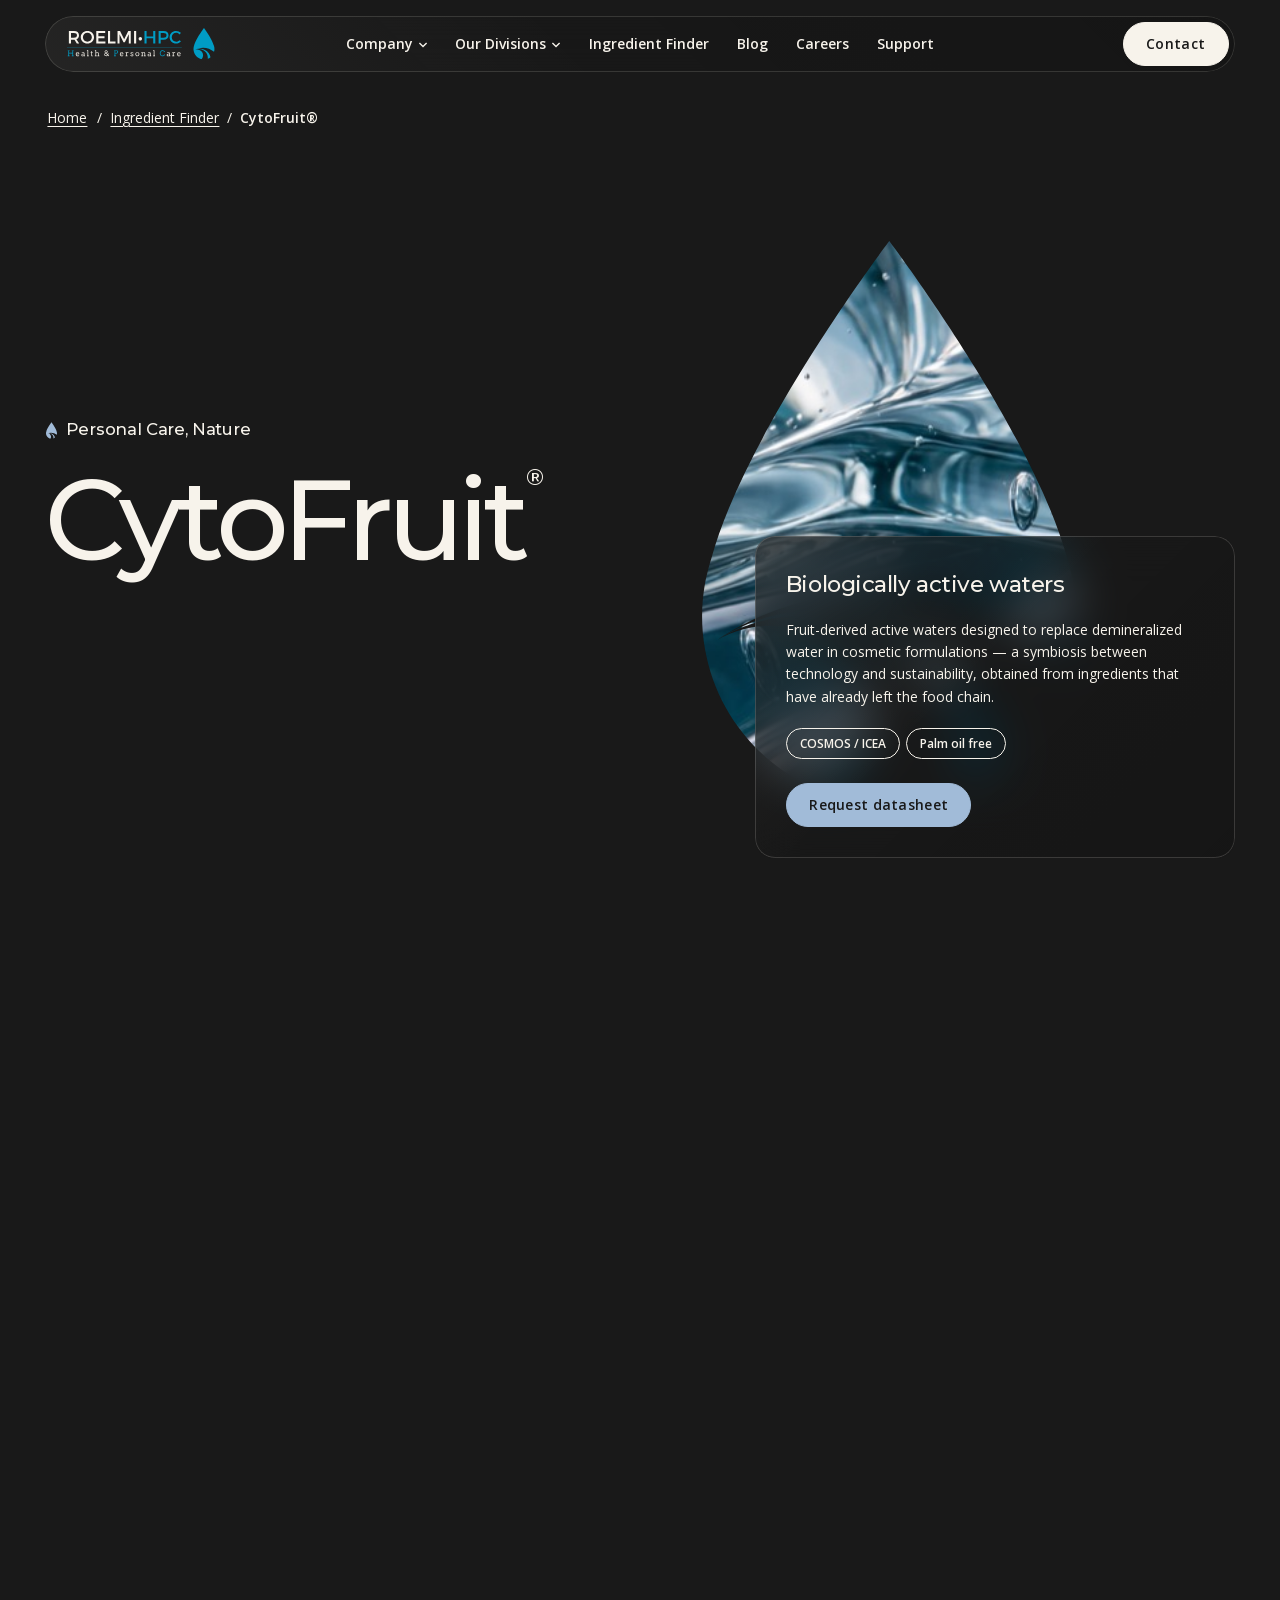
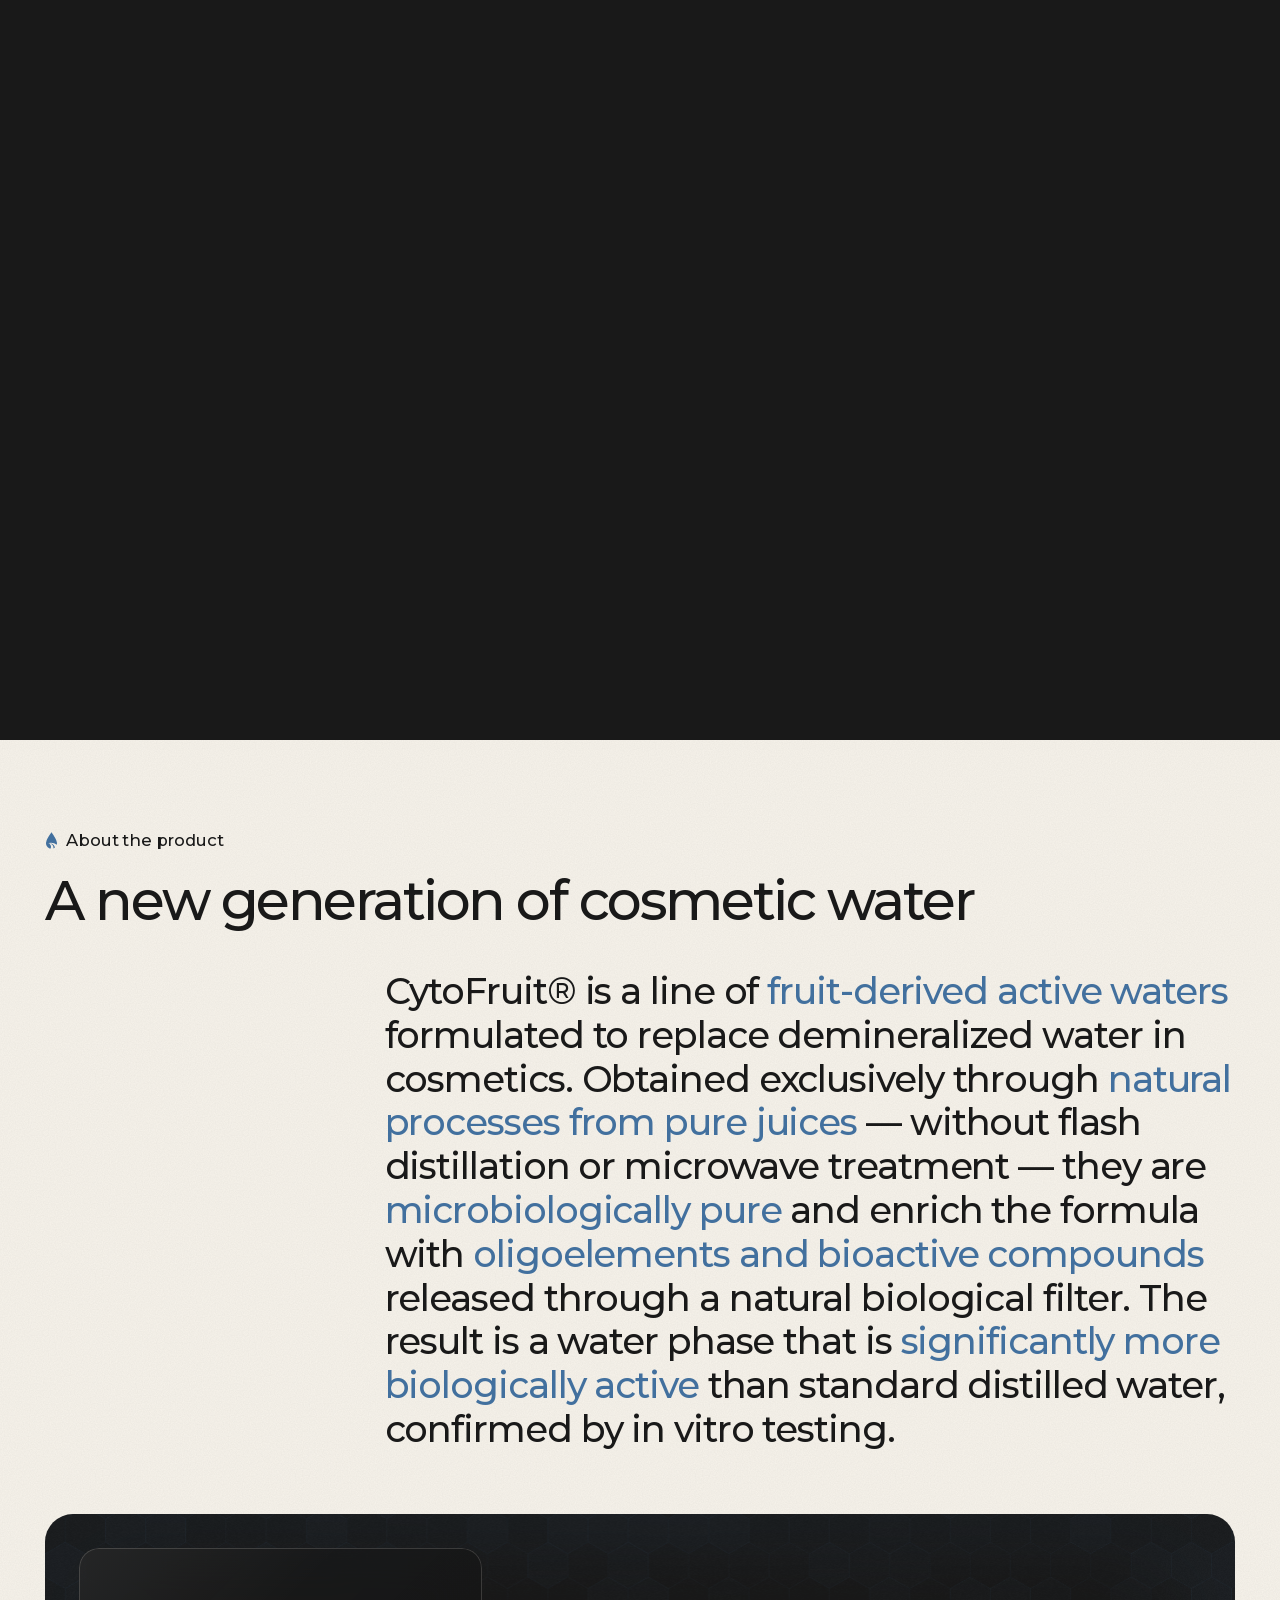
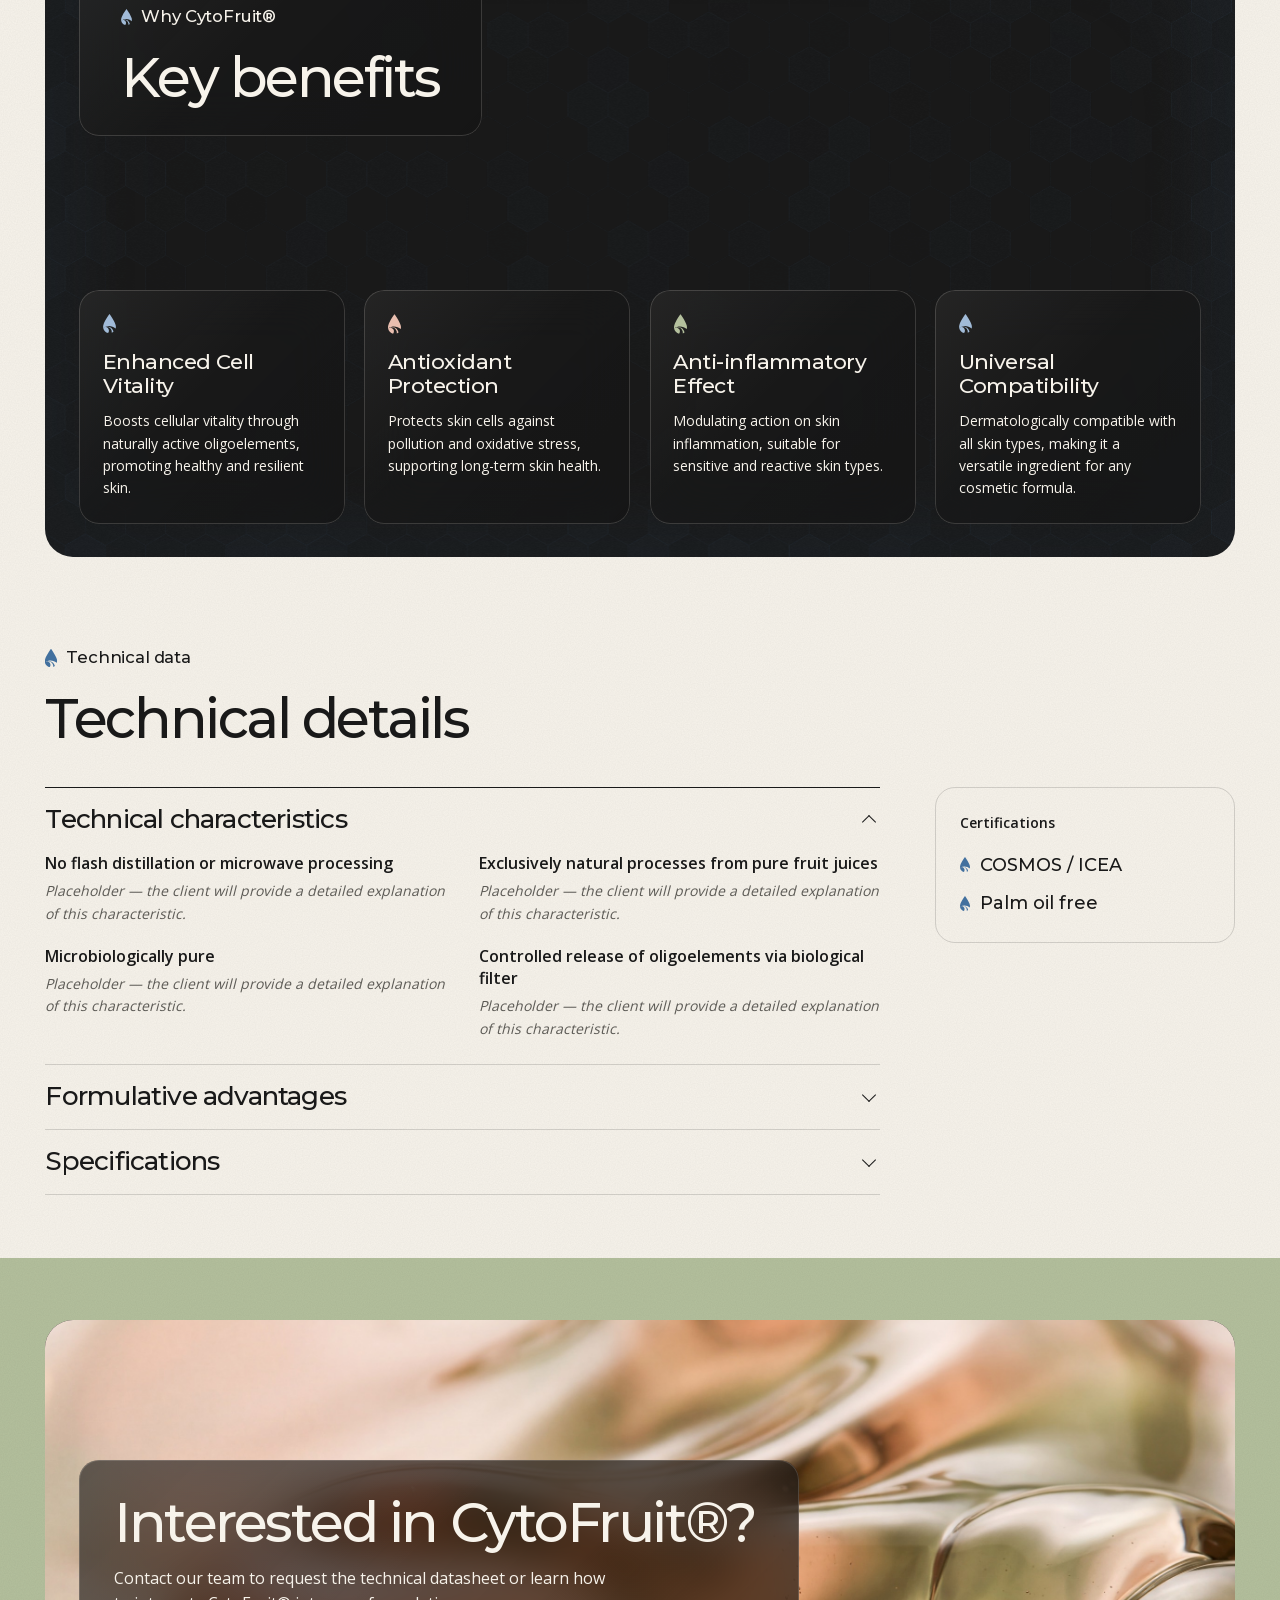
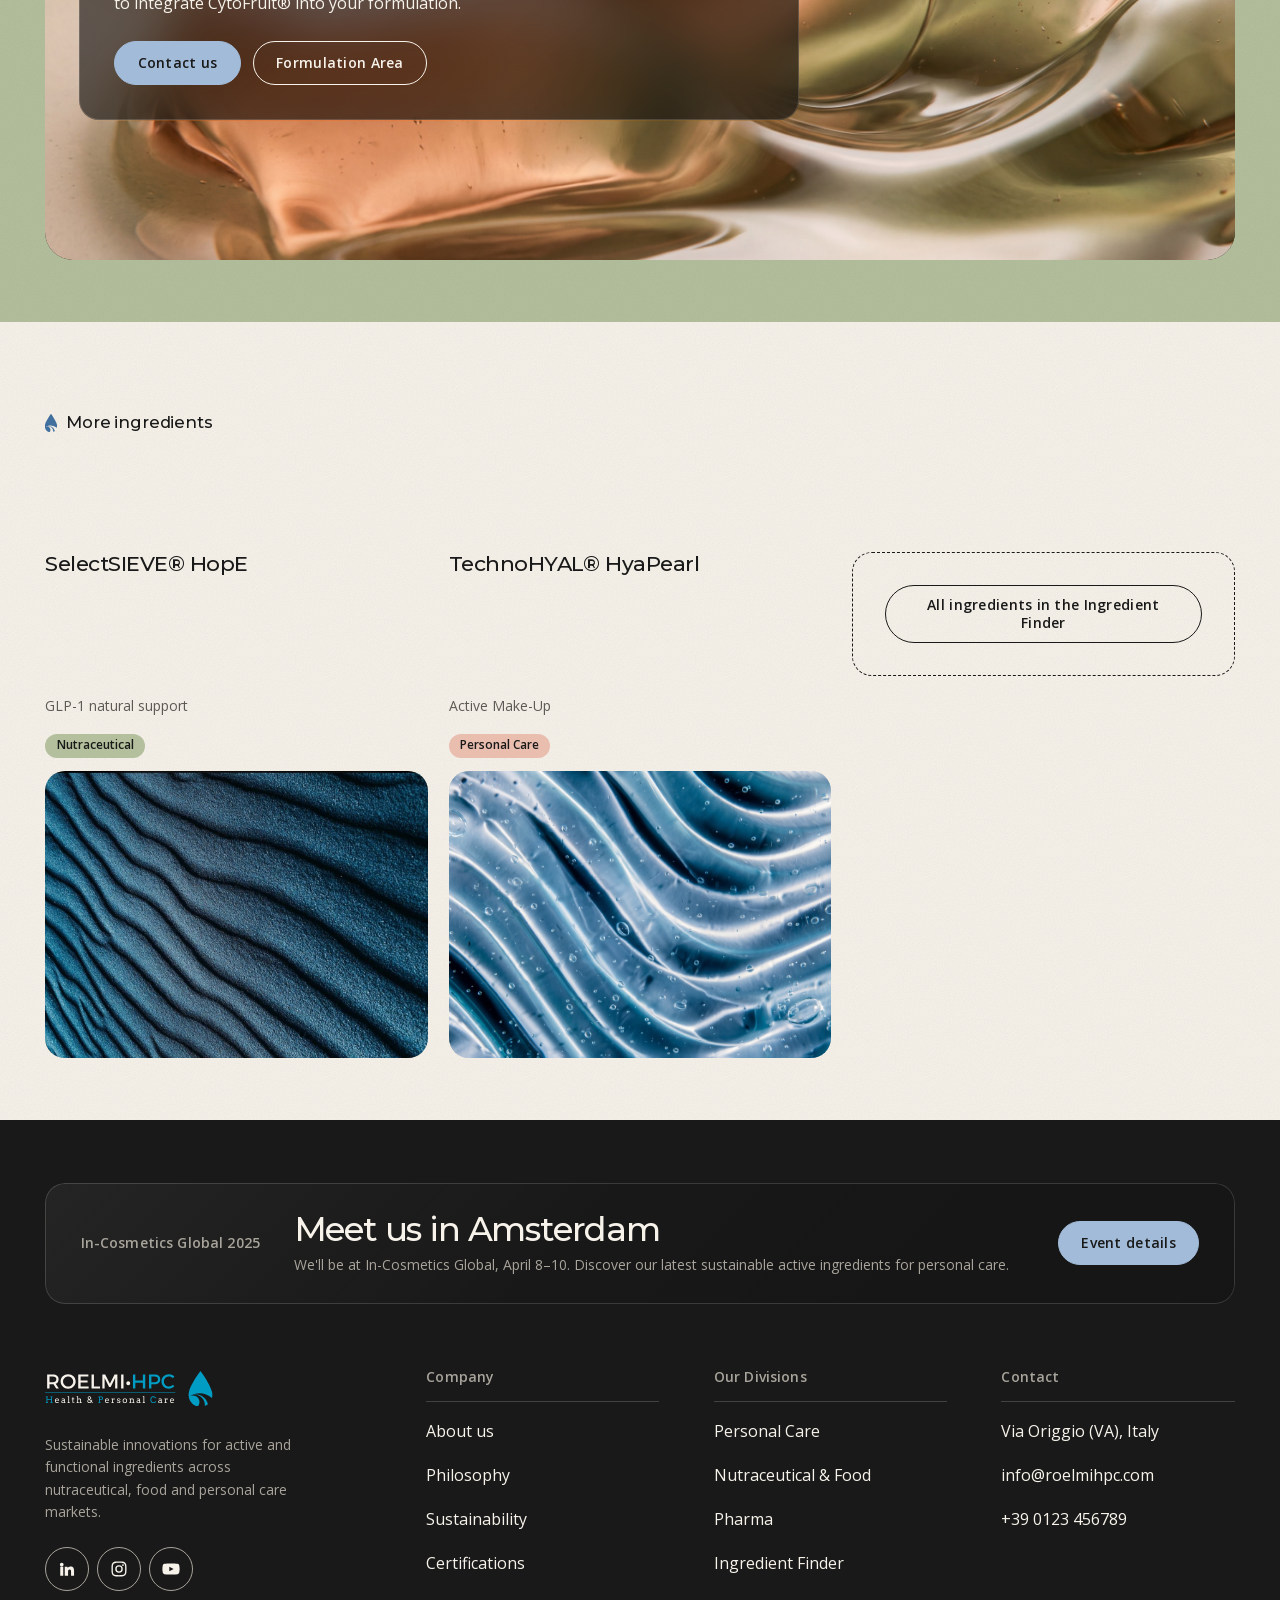
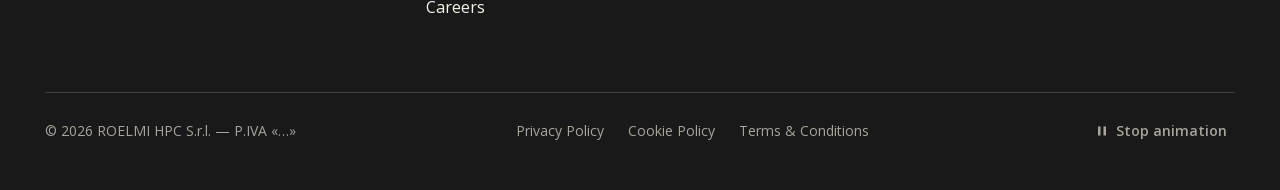
==== commit d0cde913: "Add the force field and more palette accents - Force field background (adapted from Canvas UI) in th" ====
--- a/cytofruit.html
+++ b/cytofruit.html
@@ -188,14 +188,13 @@
     </section>
 
     <!-- ==================================================================
-         3 · KEY BENEFITS (scuro) — texture + 4 pannelli di vetro
-         ================================================================== -->
-    <section class="pd-benefits section theme-dark" aria-labelledby="pd-benefits-title">
+         3 · KEY BENEFITS (chiaro, riquadro scuro) — Force Field (reticolo luminoso) + 4 pannelli di vetro
+         ================================================================== -->
+    <section class="pd-benefits section theme-light grain" aria-labelledby="pd-benefits-title">
       <div class="container">
-        <div class="pd-benefits-stage">
-          <div class="pd-bg" aria-hidden="true">
-            <img src="images/who/texture-8.jpg" alt="" loading="lazy" decoding="async">
-          </div>
+        <div class="pd-benefits-stage theme-dark" data-force-field-host>
+          <!-- Force Field (js/force-field.js): reticolo di esagoni Ocean, tenue e lento, decorativo -->
+          <canvas class="pd-field" aria-hidden="true" data-force-field='{"color":[0.259,0.439,0.62],"gridReveal":"both","gridOpacity":0.12,"gridRevealStrength":0.7,"gridRevealRadius":320,"gridFade":0.85,"lineWidth":0.022,"hoverGlow":0.18,"hoverRadius":420,"hoverCharge":0.45,"flashSpeed":0.3,"flashIntensity":0.05,"edgeGlow":0.12,"rippleSpeed":0.32,"rippleDuration":2.6,"rippleIntensity":0.06,"impactRadius":0.12,"refraction":14,"bloom":0.6,"grain":0.08,"smoothing":0.08}'></canvas>
 
           <h2 class="pd-section-title pd-benefits-head glass" id="pd-benefits-title" data-reveal>
             <span class="eyebrow">Why CytoFruit®</span>
@@ -290,11 +289,11 @@
     </section>
 
     <!-- ==================================================================
-         5 · RICHIESTA (scuro) — texture + vetro
-         ================================================================== -->
-    <section class="pd-contact section theme-dark" id="contact" aria-labelledby="pd-contact-title">
+         5 · RICHIESTA (fondo Olive) — texture + vetro scuro (il riquadro resta scuro: bottoni e testo come su Hard Grey)
+         ================================================================== -->
+    <section class="pd-contact section theme-olive grain" id="contact" aria-labelledby="pd-contact-title">
       <div class="container">
-        <div class="pd-stage pd-stage--cta">
+        <div class="pd-stage pd-stage--cta theme-dark">
           <div class="pd-bg" aria-hidden="true">
             <img src="images/product/texture-16.jpg" alt="" loading="lazy" decoding="async">
           </div>
@@ -329,7 +328,6 @@
                 <img src="images/portfolio/texture-6.jpg" alt="" loading="lazy" decoding="async">
                 <div class="fx-card-glass">
                   <p>Hop cone bioactives via supercritical CO₂ extraction, stabilised in powder form — supporting weight management and natural GLP-1 release.</p>
-                  <p class="fx-card-meta">Nutraceutical, Nature</p>
                 </div>
               </div>
             </article>
@@ -343,7 +341,6 @@
                 <img src="images/portfolio/texture-1.jpg" alt="" loading="lazy" decoding="async">
                 <div class="fx-card-glass">
                   <p>Olive glycerides and hyaluronic acid combined in a patented matrix — delivering hydration and skin nourishment in anhydrous color cosmetic formulations.</p>
-                  <p class="fx-card-meta">Personal Care, Biotech</p>
                 </div>
               </div>
             </article>
@@ -435,5 +432,6 @@
   <script src="js/reveal.js" defer></script>
   <script src="js/header.js" defer></script>
   <script src="js/product-hero.js" defer></script>
+  <script src="js/force-field.js" defer></script>
 </body>
 </html>
--- a/css/finder.css
+++ b/css/finder.css
@@ -1,6 +1,6 @@
 /* ==========================================================================
    Ingredient Finder
-   - Apertura: video in loop della texture + vetro scuro con titolo e ricerca
+   - Apertura: texture 13 (zoom lentissimo) + vetro scuro con titolo e ricerca
    - Filtri a pillole in gruppi a tendina (come SITO 1): colonna ferma su
      desktop, pannello a tutto schermo su mobile
    - Risultati: schede con la texture dell'ingrediente, vetro chiaro in hover
@@ -32,10 +32,28 @@
   z-index: -1;
 }
 
-.fx-video {
+/* Texture 13: si avvicina e si allontana lentissimamente.
+   Ferma con lo Stop animation del footer e con reduced-motion */
+.fx-texture {
   width: 100%;
   height: 100%;
   object-fit: cover;
+  animation: fx-texture-drift 40s ease-in-out infinite alternate;
+}
+
+@keyframes fx-texture-drift {
+  from { transform: scale(1); }
+  to   { transform: scale(1.1) translate3d(-1.5%, -1%, 0); }
+}
+
+.motion-paused .fx-texture {
+  animation-play-state: paused;
+}
+
+@media (prefers-reduced-motion: reduce) {
+  .fx-texture {
+    animation: none;
+  }
 }
 
 .fx-glass {
@@ -70,26 +88,24 @@
   margin-top: 1.5rem;
 }
 
-.fx-search-label {
-  display: block;
-  margin-bottom: 0.6rem;
-  font-size: var(--fs-small);
-  font-weight: 600;
-  color: var(--ricepaper);
-}
-
-/* Stop animation sopra il video: su una pillola di vetro scuro, così il
-   testo resta leggibile su qualsiasi fotogramma */
-.fx-motion {
-  position: absolute;
-  right: clamp(0.75rem, 0.5rem + 1.5vw, 1.75rem);
-  bottom: clamp(0.75rem, 0.5rem + 1.5vw, 1.75rem);
-  padding-inline: 1rem;
-  border-radius: 999px;
-  background-color: var(--glass-dark-bg);
-  -webkit-backdrop-filter: var(--glass-blur);
-  backdrop-filter: var(--glass-blur);
-  box-shadow: var(--glass-dark-line);
+/* "Search ingredient" dentro la barra: lente + testo guida.
+   L'etichetta vera resta per gli screen reader (sr-only).
+   Sul vetro scuro il testo guida è Ricepaper pieno (niente grigio sul vetro) */
+.fx-search .pill-field {
+  padding-left: 1.1rem;
+}
+
+.fx-search-icon {
+  flex: none;
+  width: 20px;
+  height: 20px;
+  fill: none;
+  stroke: var(--ricepaper);
+  stroke-width: 1.75;
+  stroke-linecap: round;
+}
+
+.fx-search .pill-input::placeholder {
   color: var(--ricepaper);
 }
 
@@ -442,16 +458,12 @@
   overflow: hidden;
 }
 
-.fx-card-meta {
-  margin-top: 0.5rem;
-  font-weight: 600;
-}
-
+/* Certificazioni (sotto la descrizione) */
 .fx-card-tags {
   display: flex;
   flex-wrap: wrap;
   gap: 0.3rem;
-  margin-top: 0.5rem;
+  margin-top: 0.6rem;
 }
 
 .fx-card-tags li {
@@ -640,20 +652,13 @@
   .fx-stage {
     min-height: 0;
     padding: 0.6rem;
-    padding-top: 30vh;
+    padding-top: 4rem;   /* solo una fascia di texture: il vetro è la prima cosa che si vede */
     border-radius: var(--r-card);
   }
 
   .fx-glass {
     padding: 1.1rem;
     border-radius: var(--r-inner);
-  }
-
-  /* Su telefono il vetro occupa tutta la parte bassa: il bottone resta in alto */
-  .fx-motion {
-    top: 0.6rem;
-    bottom: auto;
-    right: 0.6rem;
   }
 }
 
@@ -714,3 +719,99 @@
   background-color: var(--fx-hover, rgba(25, 25, 25, 0.06));
   color: var(--hard-grey);
 }
+
+/* --------------------------------------------------------------------------
+   Schermi stretti: il campo va sopra il bottone (base.css); la lente resta
+   dentro la barra invece di finire su una riga da sola
+   -------------------------------------------------------------------------- */
+
+@media (max-width: 479.98px) {
+  .fx-search .pill-field {
+    position: relative;
+    padding-left: 0;
+  }
+
+  .fx-search-icon {
+    position: absolute;
+    top: 12px;
+    left: 1.1rem;
+    pointer-events: none;
+  }
+
+  .fx-search .pill-input {
+    padding-left: 2.9rem;
+  }
+}
+
+/* --------------------------------------------------------------------------
+   Telefono: catalogo su due colonne, schede più compatte.
+   Descrizione fermata a 3 righe solo a vista (lo screen reader la legge intera)
+   -------------------------------------------------------------------------- */
+
+@media (max-width: 599.98px) {
+  .fx-grid {
+    grid-template-columns: repeat(2, minmax(0, 1fr));
+    gap: 1.75rem 0.75rem;
+  }
+
+  .fx-card-name {
+    font-size: 1rem;
+  }
+
+  .fx-card-function {
+    font-size: 0.8125rem;
+    line-height: 1.4;
+  }
+
+  .fx-card-media {
+    margin-top: 0.6rem;
+    border-radius: var(--r-inner);
+  }
+
+  .fx-card-media img {
+    border-radius: var(--r-inner);
+  }
+
+  .fx-card-glass {
+    margin-top: 0.5rem;
+    font-size: 0.8125rem;
+  }
+
+  .fx-card-glass > p:first-child {
+    display: -webkit-box;
+    -webkit-line-clamp: 3;
+    -webkit-box-orient: vertical;
+    overflow: hidden;
+  }
+}
+
+/* --------------------------------------------------------------------------
+   Schede allineate tra loro: nome, funzione, mercato e immagine stanno su
+   righe condivise dalla griglia (subgrid), così le immagini partono tutte
+   alla stessa altezza anche se un nome va a capo. Browser senza subgrid:
+   schede come prima.
+   -------------------------------------------------------------------------- */
+
+@supports (grid-template-rows: subgrid) {
+  .fx-grid > .fx-card {
+    display: grid;
+    grid-row: span 4;
+    grid-template-rows: subgrid;
+    row-gap: 0;
+  }
+
+  .fx-grid > .fx-card > article {
+    grid-row: 1 / -1;
+    display: grid;
+    grid-template-rows: subgrid;
+    row-gap: 0;
+  }
+}
+
+/* Telefono: schede su due colonne, niente certificazioni (restano nei
+   filtri e nella pagina prodotto) */
+@media (max-width: 599.98px) {
+  .fx-card-tags {
+    display: none;
+  }
+}
--- a/css/product.css
+++ b/css/product.css
@@ -83,6 +83,8 @@
 .pd-breadcrumb a {
   display: inline-flex;
   align-items: center;
+  justify-content: center;
+  min-width: 44px;   /* "Home" è più stretta di 44px */
   min-height: 44px;
   color: var(--ricepaper);
   text-decoration: underline;
@@ -461,8 +463,24 @@
 }
 
 @media (max-width: 479.98px) {
+  /* Key benefits: due colonne anche sul telefono, pannelli più compatti */
   .pd-benefit-list {
-    grid-template-columns: 1fr;
+    grid-template-columns: repeat(2, minmax(0, 1fr));
+    gap: 0.5rem;
+  }
+
+  .pd-benefit {
+    padding: 0.85rem;
+  }
+
+  .pd-benefit-title {
+    font-size: 1rem;
+  }
+
+  .pd-benefit p {
+    margin-top: 0.5rem;
+    font-size: 0.8125rem;
+    line-height: 1.5;
   }
 }
 
@@ -718,11 +736,12 @@
   font-size: clamp(3.25rem, 1rem + 12vw, 14rem);
 }
 
+/* ®: piccola e appoggiata all'altezza delle maiuscole */
 .pd-reg {
   position: relative;
-  top: -0.05em;
-  margin-left: 0.04em;
-  font-size: 0.3em;
+  top: 0.45em;
+  margin-left: 0.06em;
+  font-size: max(0.2em, 0.75rem);
   line-height: 0;
   letter-spacing: 0;
   vertical-align: top;
@@ -909,3 +928,56 @@
     margin-bottom: 0.6rem;
   }
 }
+
+/* ==========================================================================
+   Related products sul telefono: una riga che scorre orizzontalmente (con
+   aggancio), come le schede del Portfolio in home. I link sono
+   focalizzabili, quindi la riga si scorre anche con il Tab.
+   ========================================================================== */
+
+@media (max-width: 699.98px) {
+  .fx-grid.pd-related-grid {
+    display: flex;
+    gap: 0.75rem;
+    margin-inline: calc(-1 * var(--gutter));
+    padding: 0 var(--gutter) 0.75rem;
+    overflow-x: auto;
+    scroll-snap-type: x mandatory;
+    scroll-padding-inline: var(--gutter);
+    overscroll-behavior-x: contain;
+  }
+
+  .pd-related-grid > .fx-card {
+    flex: 0 0 72%;
+    scroll-snap-align: start;
+  }
+
+  /* Nella riga che scorre non c'è una griglia: niente righe condivise
+     (subgrid, in finder.css), la scheda torna un blocco normale */
+  .fx-grid.pd-related-grid > .fx-card,
+  .fx-grid.pd-related-grid > .fx-card > article {
+    display: block;
+  }
+}
+
+/* ==========================================================================
+   Key benefits: Force Field sul fondo nero (js/force-field.js) al posto
+   della texture. Decorativo; il testo resta sul vetro scuro.
+   ========================================================================== */
+
+.pd-field {
+  position: absolute;
+  inset: 0;
+  z-index: -1;
+  width: 100%;
+  height: 100%;
+  display: block;
+}
+
+/* Key benefits ora è chiara (riquadro scuro dentro): tra due sezioni chiare
+   lo spazio sarebbe doppio (fondo dell'una + cima dell'altra), quindi la
+   seconda parte senza margine sopra. Resta un solo --section-y */
+.pd-desc.theme-light + .pd-benefits.theme-light,
+.pd-benefits.theme-light + .theme-light {
+  padding-top: 0;
+}
--- a/css/footer.css
+++ b/css/footer.css
@@ -283,3 +283,79 @@
     gap: 0 1rem;
   }
 }
+
+/* --------------------------------------------------------------------------
+   Mobile, ancora più snello:
+   - evento: etichetta, titolo e bottone (la descrizione è nella pagina evento)
+   - logo e social sulla stessa riga, senza la frase
+   - voci delle colonne affiancate su una o due righe (già sopra)
+   - spazi ridotti; target touch sempre ≥ 44px
+   -------------------------------------------------------------------------- */
+
+@media (max-width: 699.98px) {
+  .site-footer {
+    padding-top: 1.5rem;
+  }
+
+  .ft-event {
+    grid-template-columns: minmax(0, 1fr) auto;
+    gap: 0.25rem 0.75rem;
+    padding: 0.9rem 1rem;
+  }
+
+  .ft-event-tag {
+    grid-column: 1 / -1;
+    font-size: 0.8125rem;
+  }
+
+  .ft-event-title {
+    font-size: 1.125rem;
+  }
+
+  .ft-event-desc {
+    display: none;
+  }
+
+  .ft-event .btn {
+    align-self: center;
+    padding-inline: 1rem;
+  }
+
+  .ft-main {
+    gap: 0.75rem;
+    margin-top: 1.25rem;
+  }
+
+  .ft-brand {
+    grid-column: 1 / -1;
+    display: flex;
+    align-items: center;
+    justify-content: space-between;
+    gap: 1rem;
+  }
+
+  .ft-logo {
+    width: 140px;
+  }
+
+  .ft-tag {
+    display: none;
+  }
+
+  .ft-social {
+    margin-top: 0;
+  }
+
+  .ft-h {
+    padding-bottom: 0.35rem;
+  }
+
+  .ft-col ul {
+    margin-top: 0;
+  }
+
+  .ft-bottom {
+    margin-top: 0.75rem;
+    padding-block: 0.25rem 0;
+  }
+}
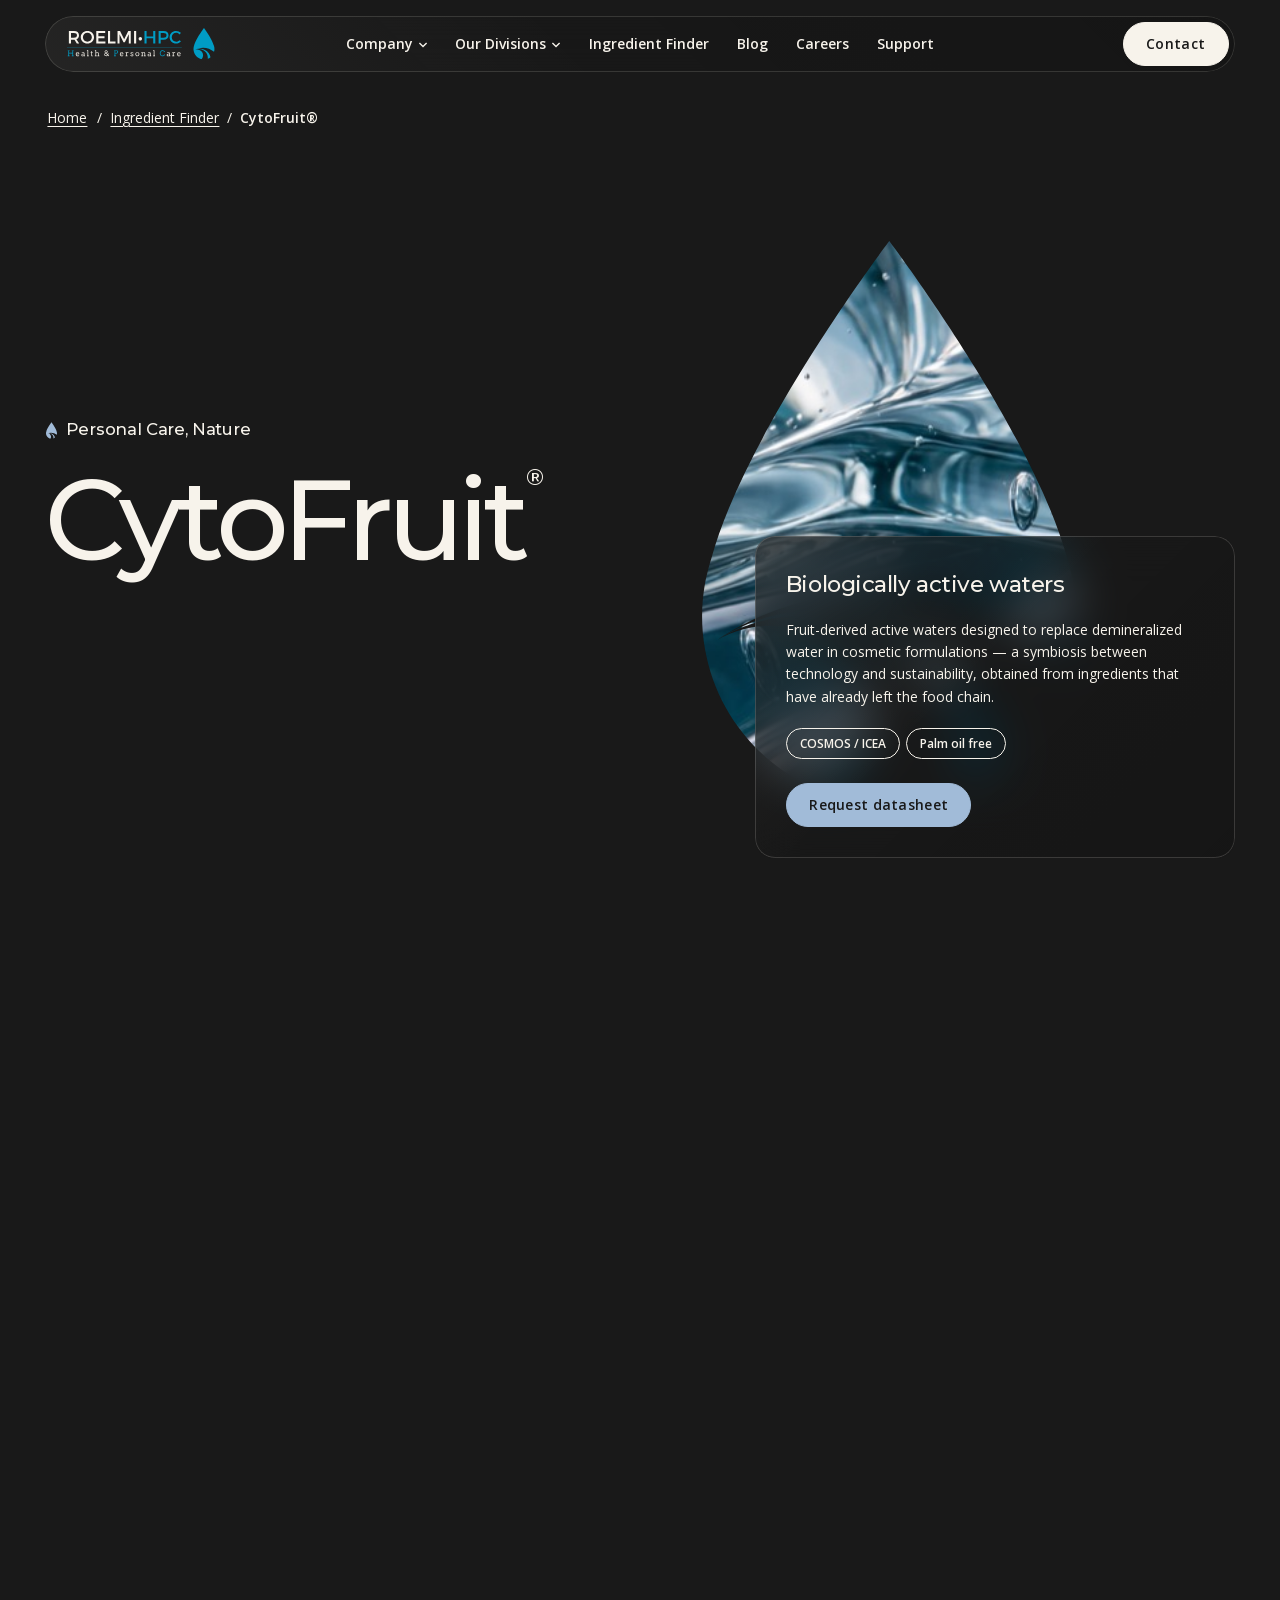
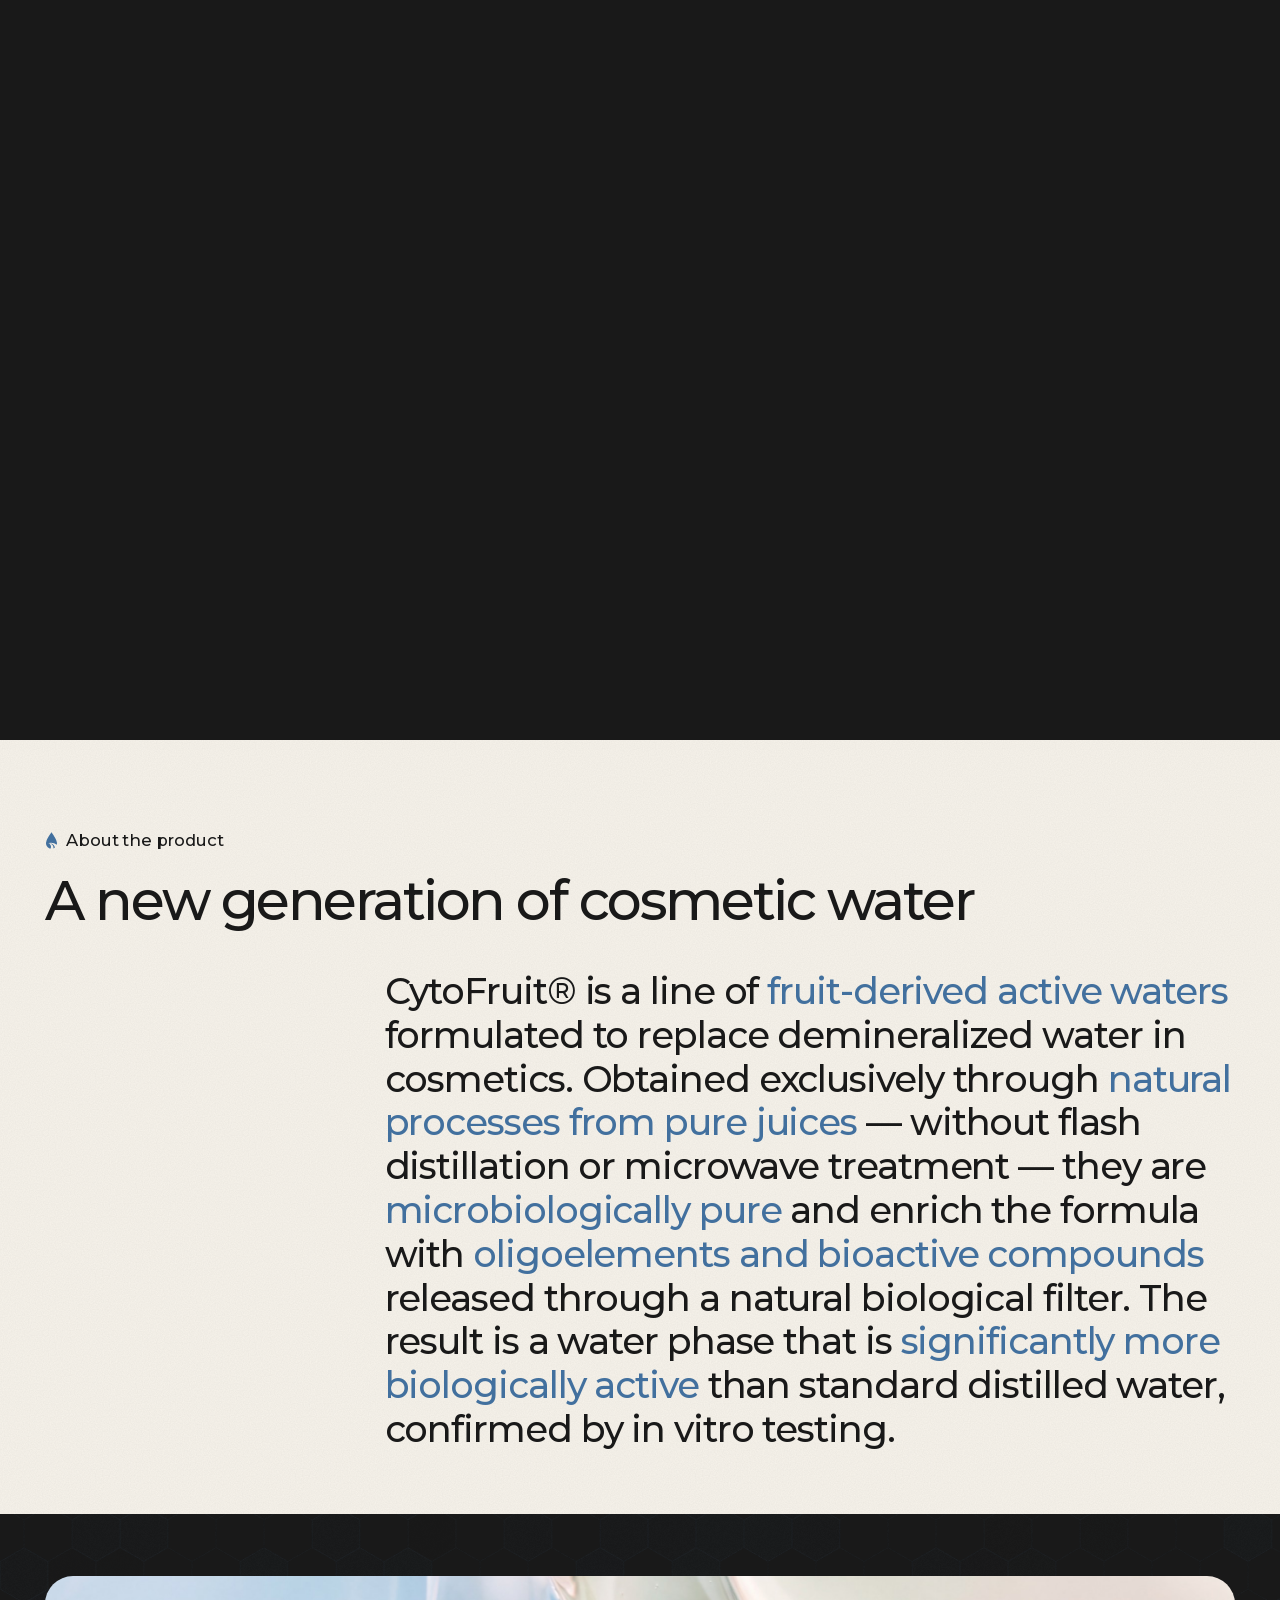
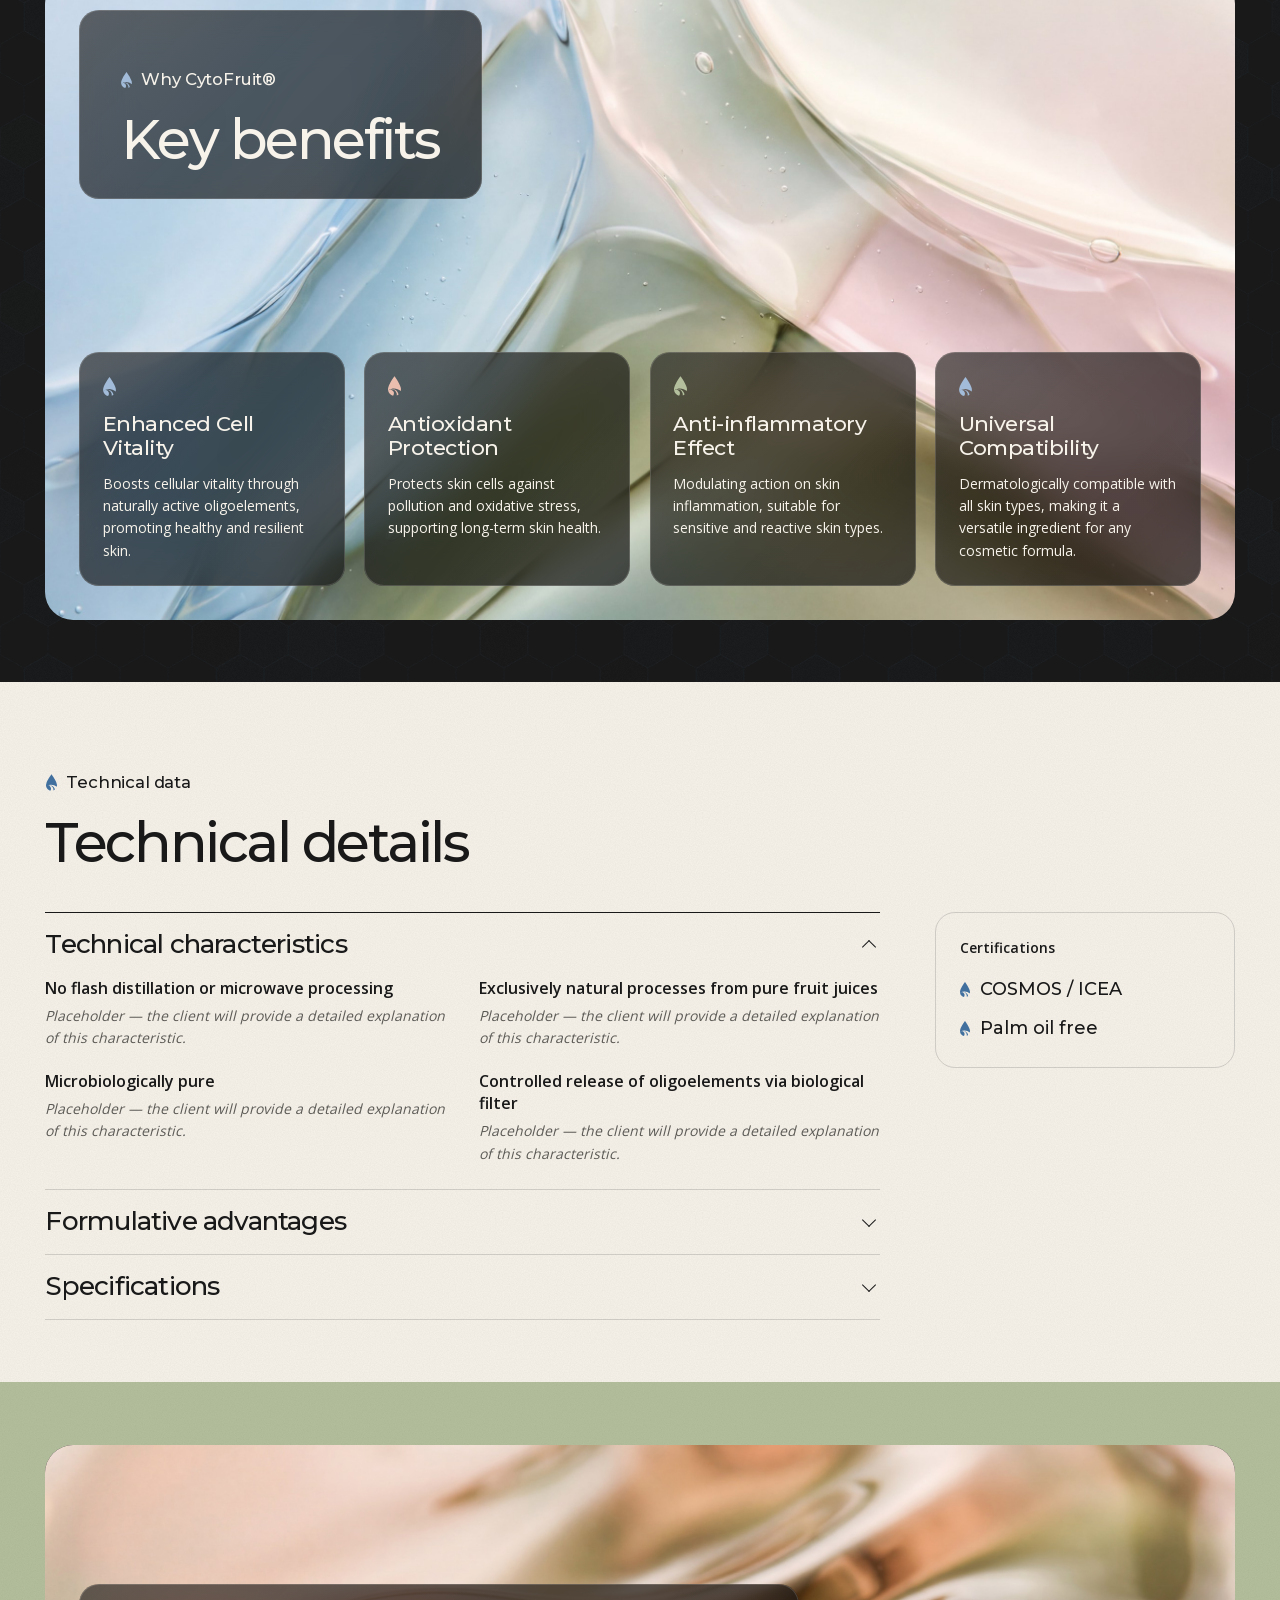
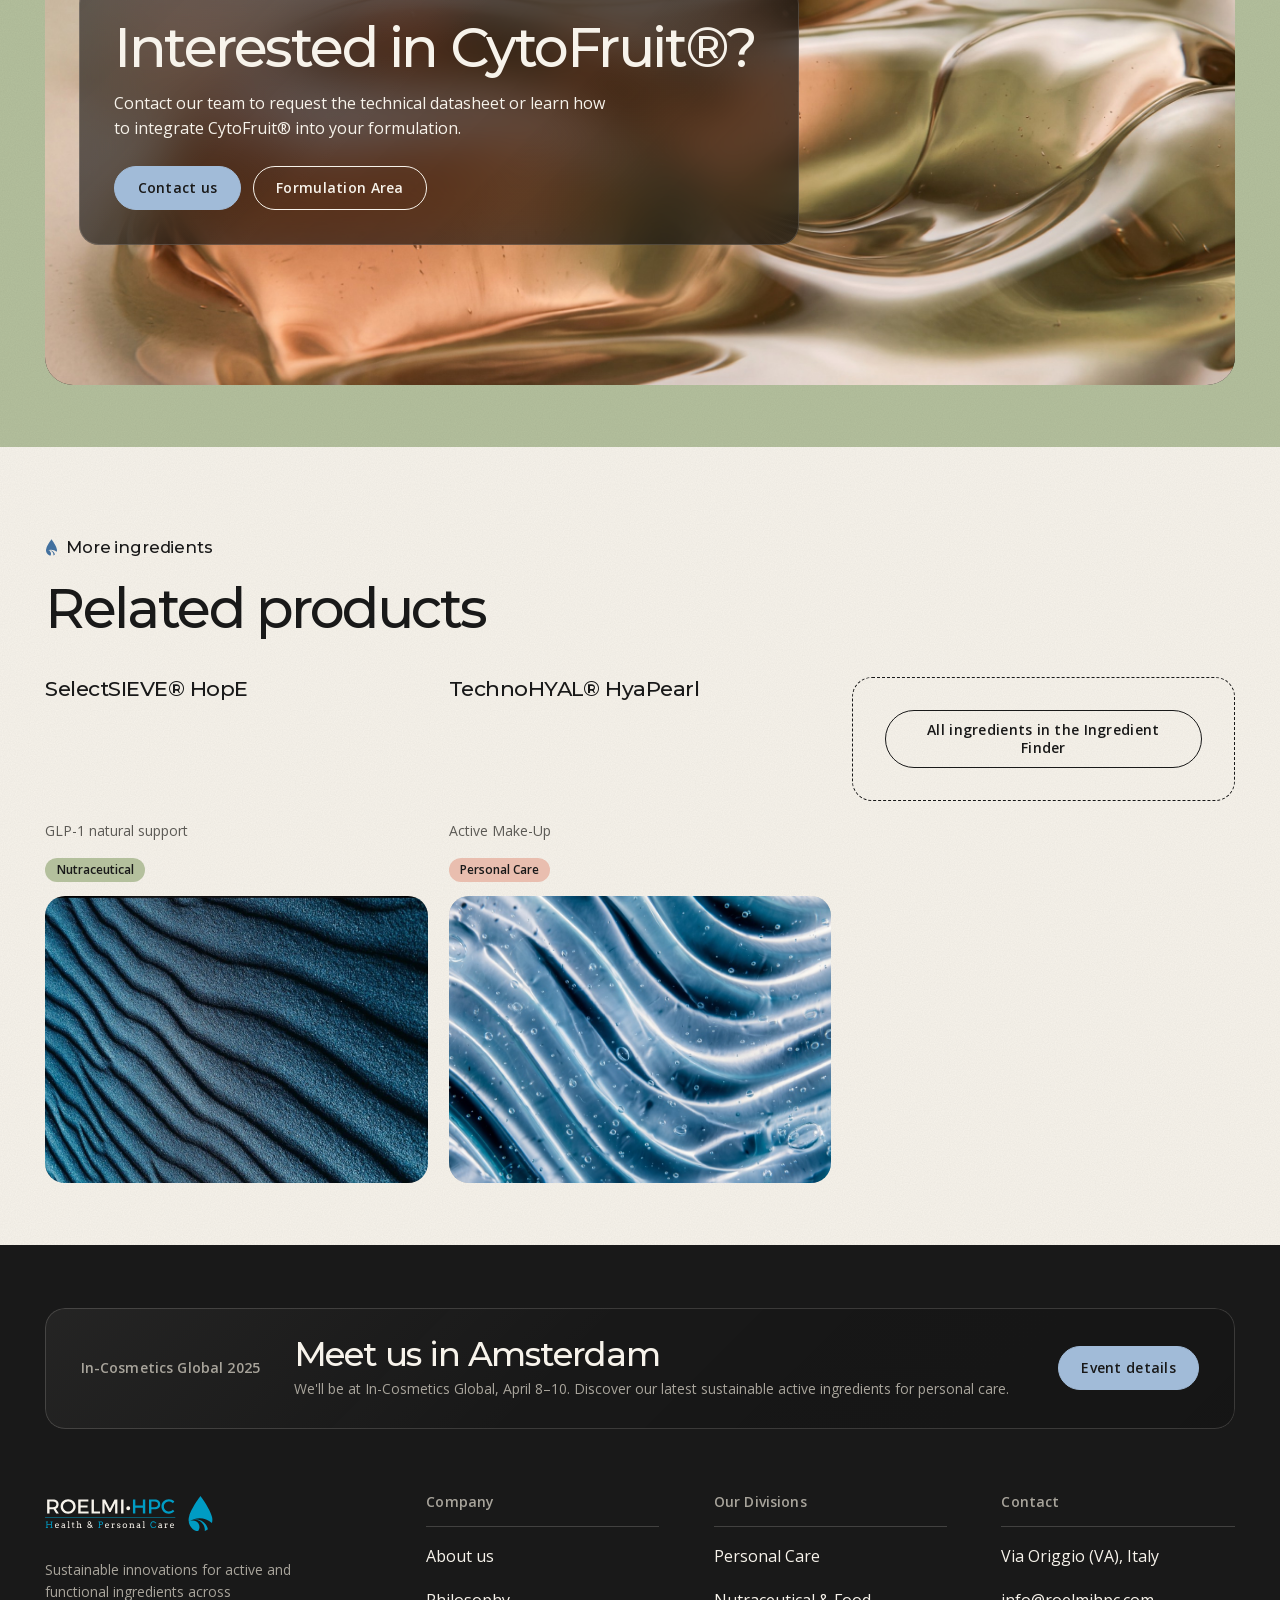
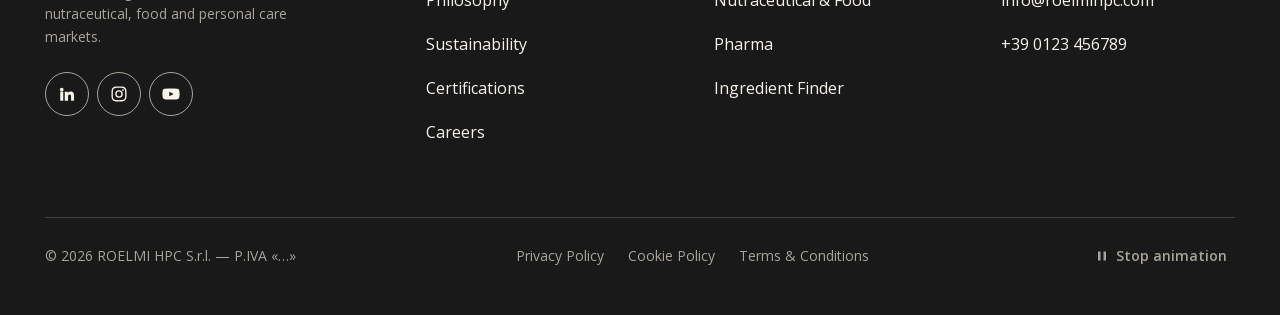
==== commit f89c3466: "Put texture 17 in the key benefits box The section background is dark again with the force field aro" ====
--- a/cytofruit.html
+++ b/cytofruit.html
@@ -188,13 +188,17 @@
     </section>
 
     <!-- ==================================================================
-         3 · KEY BENEFITS (chiaro, riquadro scuro) — Force Field (reticolo luminoso) + 4 pannelli di vetro
-         ================================================================== -->
-    <section class="pd-benefits section theme-light grain" aria-labelledby="pd-benefits-title">
+         3 · KEY BENEFITS (scuro) — Force Field sul fondo della sezione
+         (js/force-field.js) + riquadro con texture + 4 pannelli di vetro
+         ================================================================== -->
+    <section class="pd-benefits section theme-dark" aria-labelledby="pd-benefits-title" data-force-field-host>
+      <!-- Force Field: reticolo di esagoni Ocean, tenue e lento, decorativo -->
+      <canvas class="pd-field" aria-hidden="true" data-force-field='{"color":[0.259,0.439,0.62],"gridReveal":"both","gridOpacity":0.12,"gridRevealStrength":0.7,"gridRevealRadius":320,"gridFade":0.85,"lineWidth":0.022,"hoverGlow":0.18,"hoverRadius":420,"hoverCharge":0.45,"flashSpeed":0.3,"flashIntensity":0.05,"edgeGlow":0,"rippleSpeed":0.32,"rippleDuration":2.6,"rippleIntensity":0.06,"impactRadius":0.12,"refraction":14,"bloom":0.6,"grain":0.08,"smoothing":0.08}'></canvas>
       <div class="container">
-        <div class="pd-benefits-stage theme-dark" data-force-field-host>
-          <!-- Force Field (js/force-field.js): reticolo di esagoni Ocean, tenue e lento, decorativo -->
-          <canvas class="pd-field" aria-hidden="true" data-force-field='{"color":[0.259,0.439,0.62],"gridReveal":"both","gridOpacity":0.12,"gridRevealStrength":0.7,"gridRevealRadius":320,"gridFade":0.85,"lineWidth":0.022,"hoverGlow":0.18,"hoverRadius":420,"hoverCharge":0.45,"flashSpeed":0.3,"flashIntensity":0.05,"edgeGlow":0.12,"rippleSpeed":0.32,"rippleDuration":2.6,"rippleIntensity":0.06,"impactRadius":0.12,"refraction":14,"bloom":0.6,"grain":0.08,"smoothing":0.08}'></canvas>
+        <div class="pd-benefits-stage">
+          <div class="pd-bg" aria-hidden="true">
+            <img src="images/product/texture-17.jpg" alt="" loading="lazy" decoding="async">
+          </div>
 
           <h2 class="pd-section-title pd-benefits-head glass" id="pd-benefits-title" data-reveal>
             <span class="eyebrow">Why CytoFruit®</span>
--- a/css/product.css
+++ b/css/product.css
@@ -961,9 +961,14 @@
 }
 
 /* ==========================================================================
-   Key benefits: Force Field sul fondo nero (js/force-field.js) al posto
-   della texture. Decorativo; il testo resta sul vetro scuro.
+   Key benefits: Force Field sul fondo nero della sezione (js/force-field.js),
+   dietro il riquadro con la texture. Decorativo; niente bagliore ai bordi
+   (confina con sezioni chiare). Il testo resta sul vetro scuro.
    ========================================================================== */
+
+.pd-benefits {
+  isolation: isolate;
+}
 
 .pd-field {
   position: absolute;
@@ -974,10 +979,3 @@
   display: block;
 }
 
-/* Key benefits ora è chiara (riquadro scuro dentro): tra due sezioni chiare
-   lo spazio sarebbe doppio (fondo dell'una + cima dell'altra), quindi la
-   seconda parte senza margine sopra. Resta un solo --section-y */
-.pd-desc.theme-light + .pd-benefits.theme-light,
-.pd-benefits.theme-light + .theme-light {
-  padding-top: 0;
-}
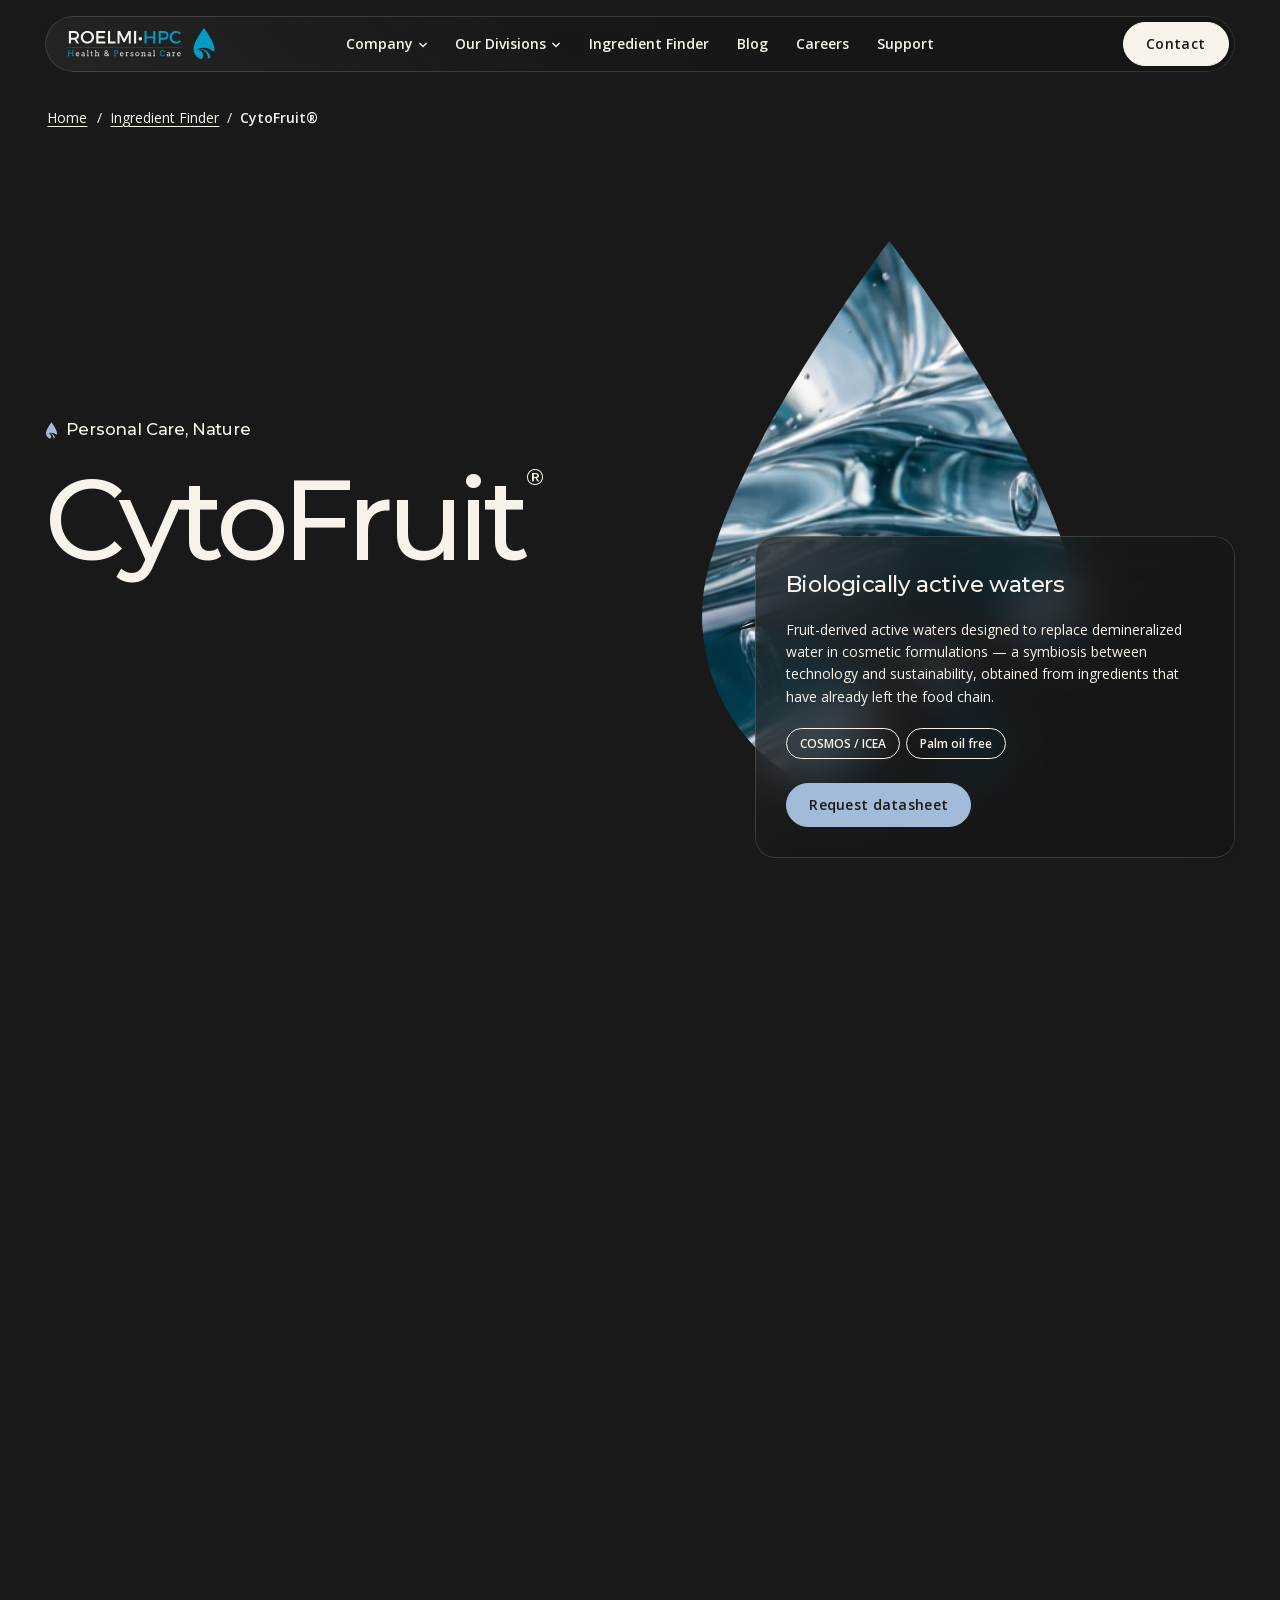
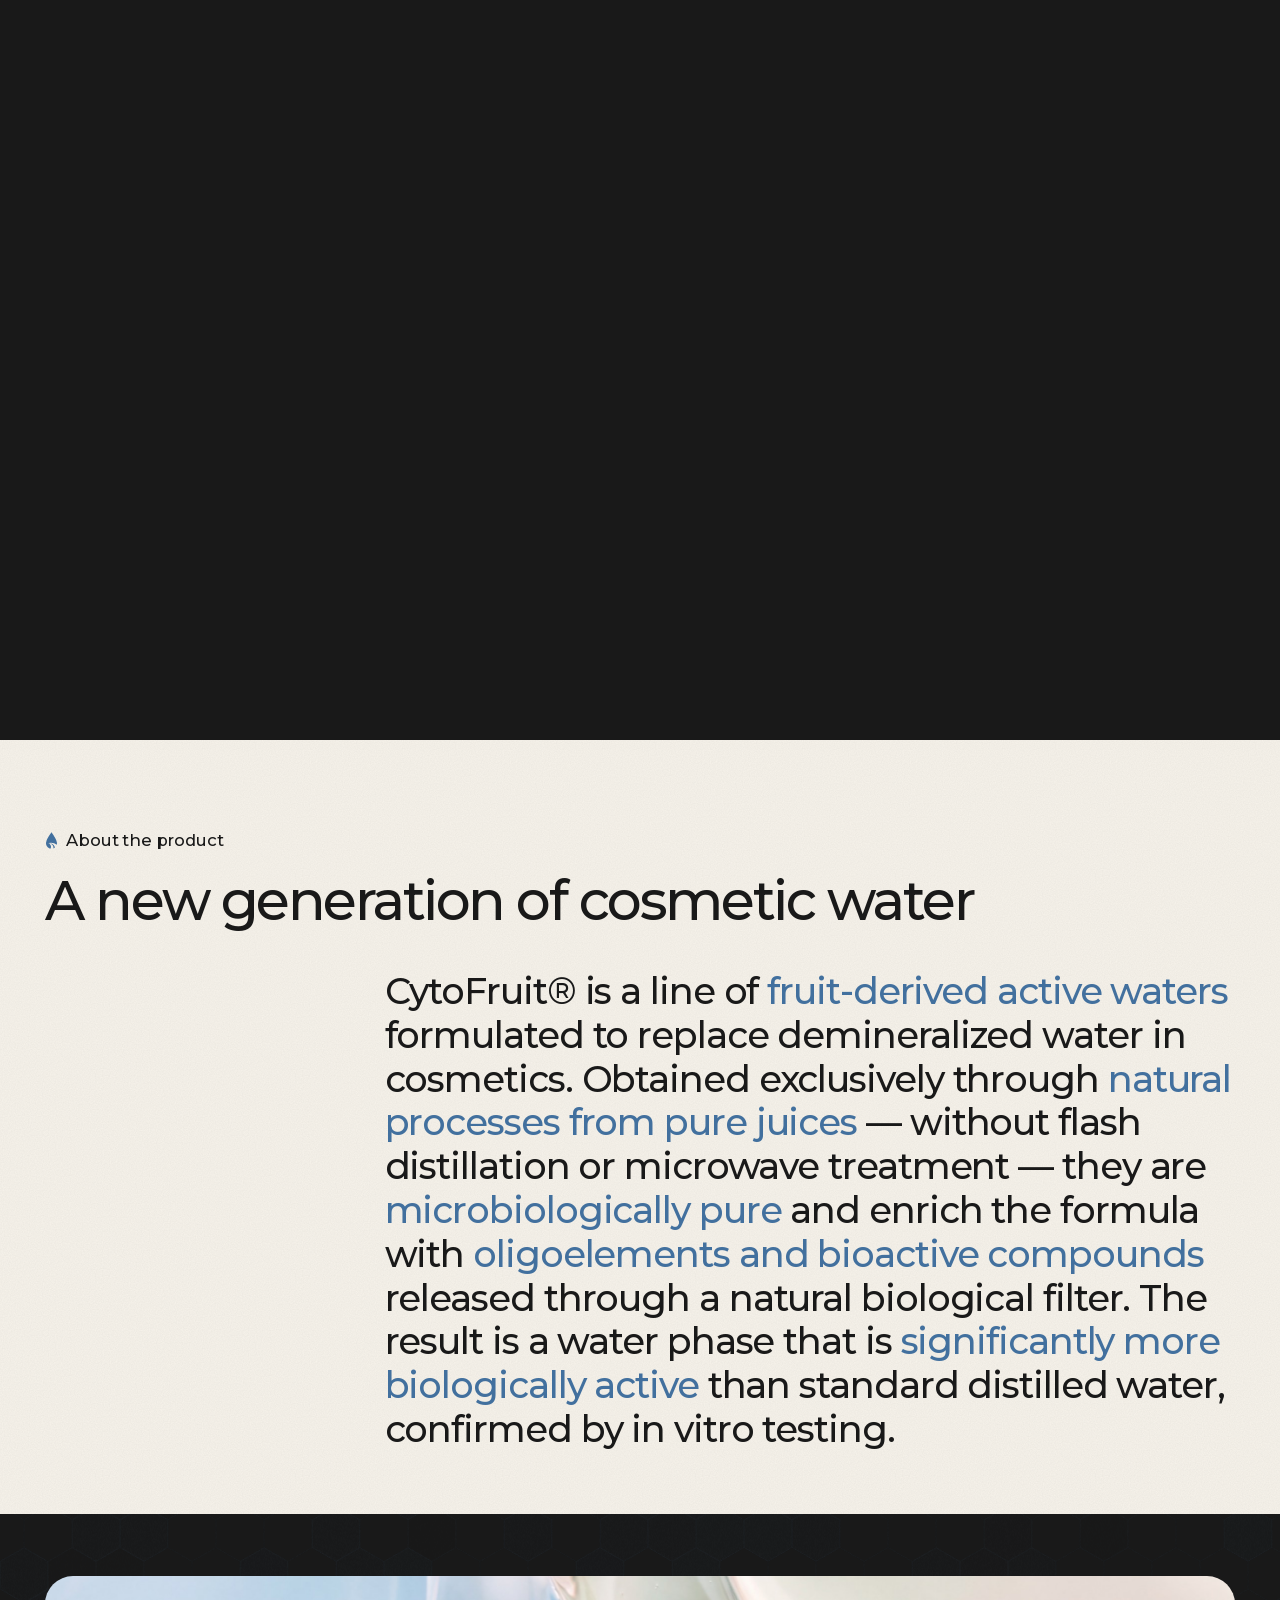
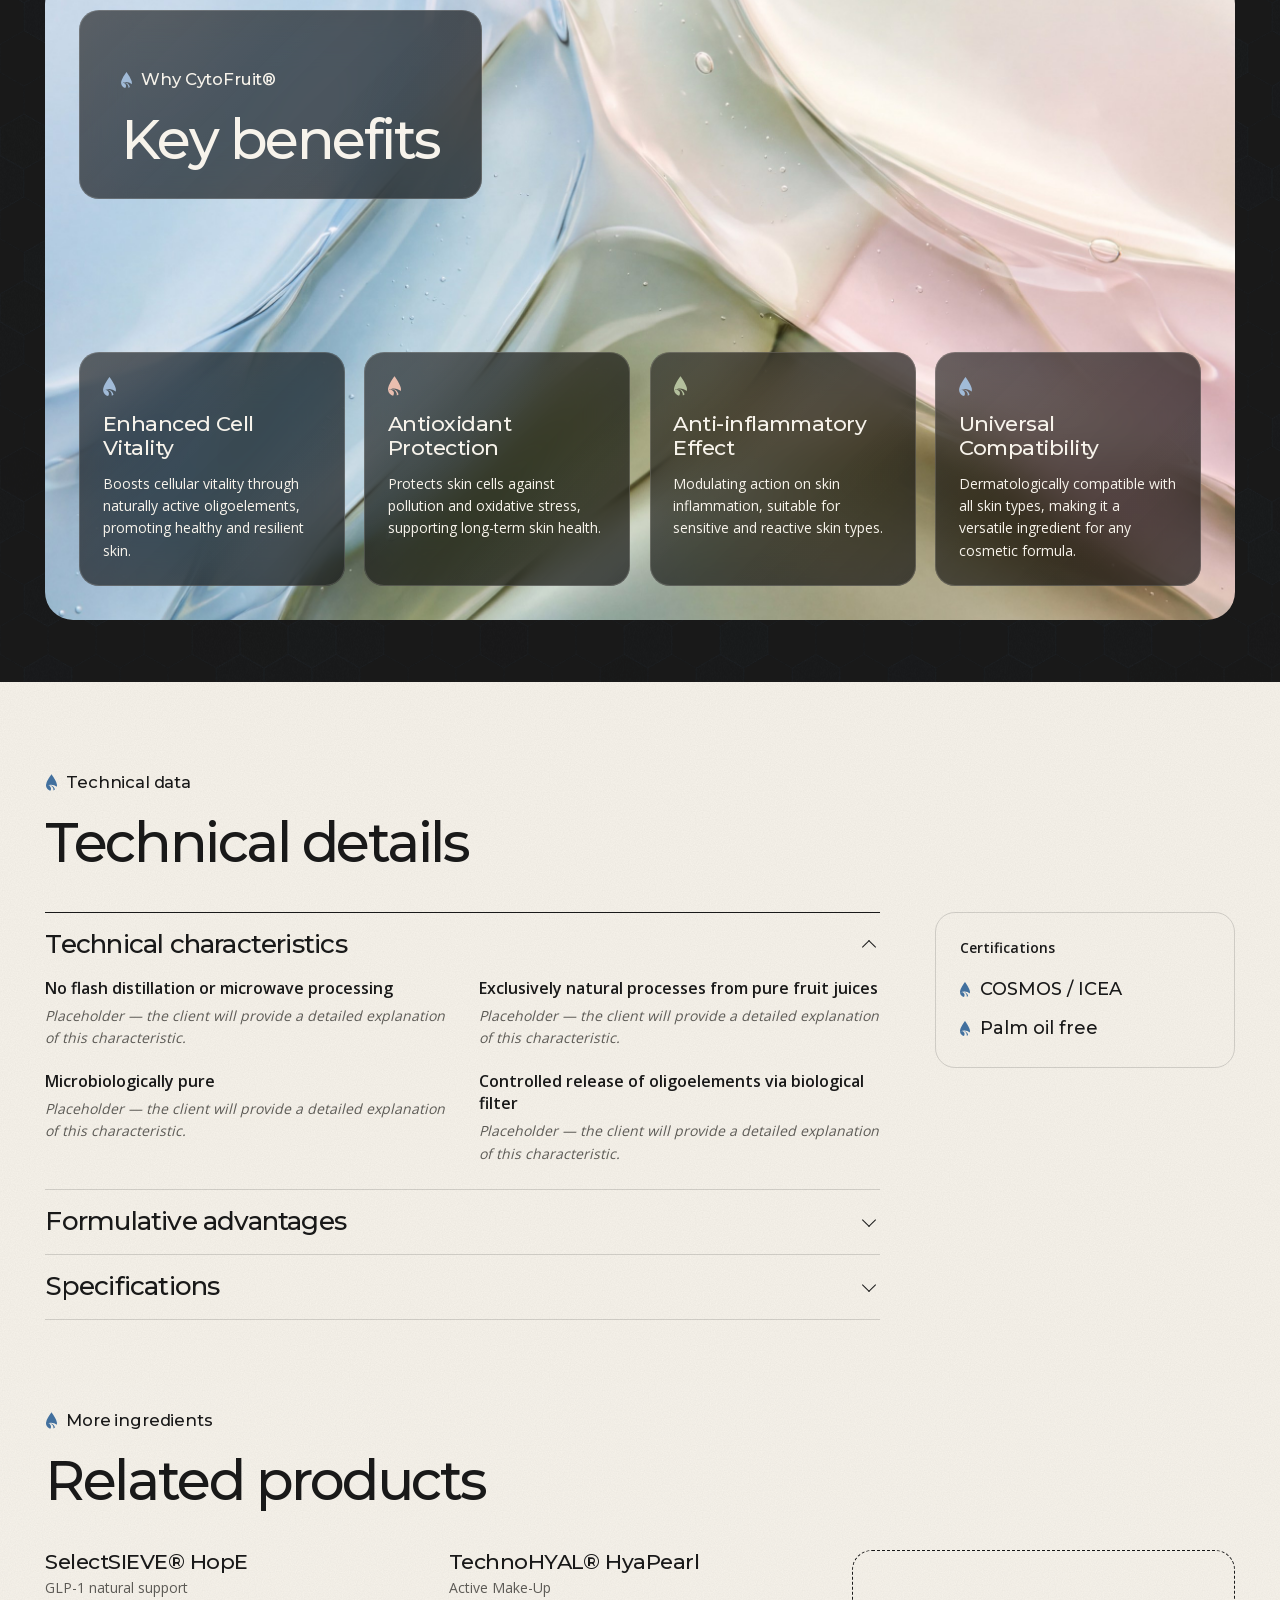
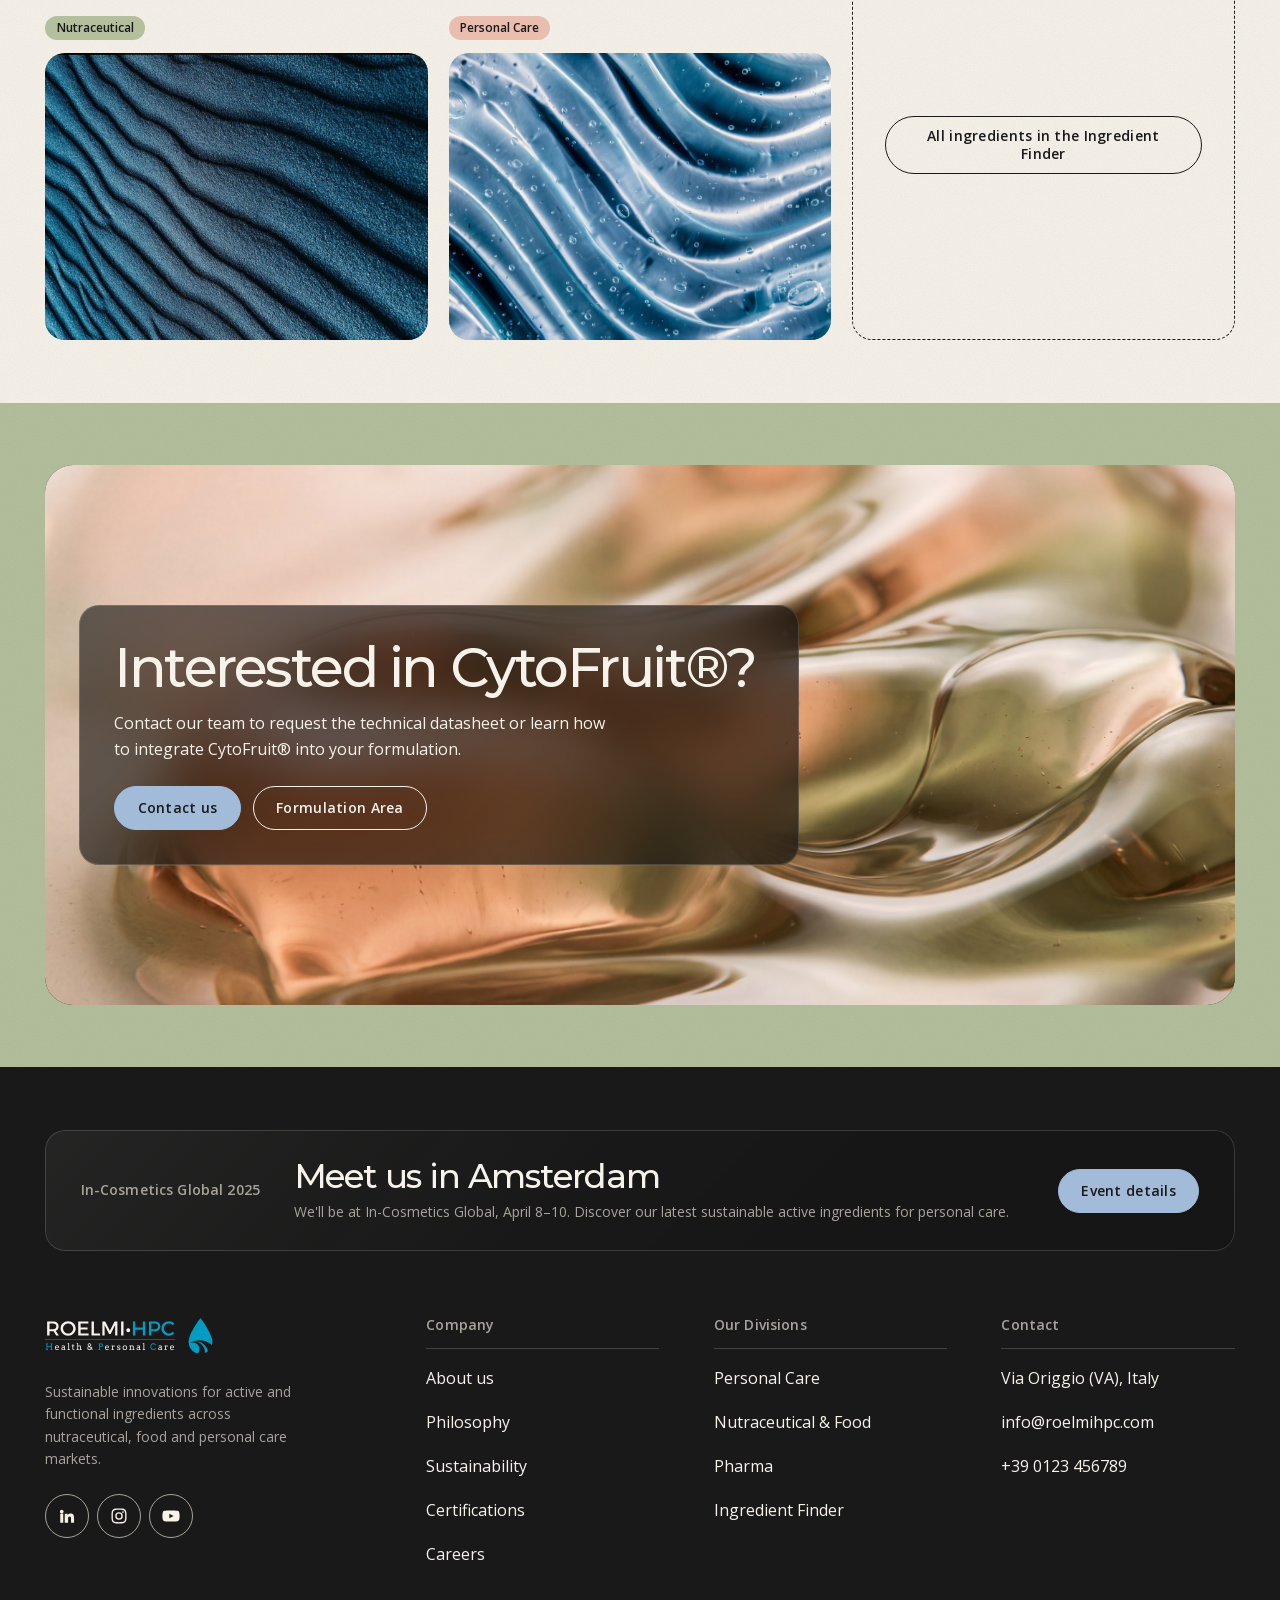
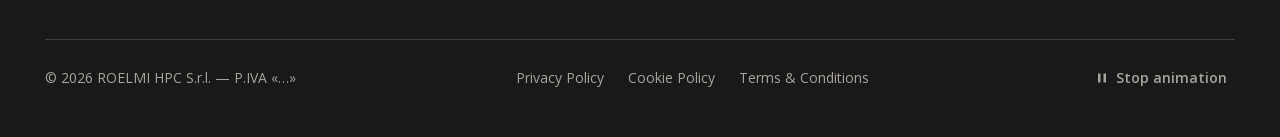
==== commit 814c9a71: "Tidy the related products on the product page The Finder link box now spans the whole card height, s" ====
--- a/cytofruit.html
+++ b/cytofruit.html
@@ -293,28 +293,7 @@
     </section>
 
     <!-- ==================================================================
-         5 · RICHIESTA (fondo Olive) — texture + vetro scuro (il riquadro resta scuro: bottoni e testo come su Hard Grey)
-         ================================================================== -->
-    <section class="pd-contact section theme-olive grain" id="contact" aria-labelledby="pd-contact-title">
-      <div class="container">
-        <div class="pd-stage pd-stage--cta theme-dark">
-          <div class="pd-bg" aria-hidden="true">
-            <img src="images/product/texture-16.jpg" alt="" loading="lazy" decoding="async">
-          </div>
-          <div class="pd-glass glass" data-reveal>
-            <h2 class="pd-section-title" id="pd-contact-title">Interested in CytoFruit®?</h2>
-            <p class="pd-intro">Contact our team to request the technical datasheet or learn how to integrate CytoFruit® into your formulation.</p>
-            <div class="pd-actions">
-              <a class="btn btn--solid" href="#">Contact us</a>
-              <a class="btn btn--outline" href="#">Formulation Area</a>
-            </div>
-          </div>
-        </div>
-      </div>
-    </section>
-
-    <!-- ==================================================================
-         6 · RELATED PRODUCTS (chiaro) — stesse schede del Finder
+         5 · RELATED PRODUCTS (chiaro) — stesse schede del Finder
          ================================================================== -->
     <section class="pd-related section theme-light grain" aria-labelledby="pd-related-title">
       <div class="container">
@@ -355,6 +334,27 @@
         </ul>
       </div>
     </section>
+
+    <!-- ==================================================================
+         6 · RICHIESTA (fondo Olive) — texture + vetro scuro (il riquadro resta scuro: bottoni e testo come su Hard Grey)
+         ================================================================== -->
+    <section class="pd-contact section theme-olive grain" id="contact" aria-labelledby="pd-contact-title">
+      <div class="container">
+        <div class="pd-stage pd-stage--cta theme-dark">
+          <div class="pd-bg" aria-hidden="true">
+            <img src="images/product/texture-16.jpg" alt="" loading="lazy" decoding="async">
+          </div>
+          <div class="pd-glass glass" data-reveal>
+            <h2 class="pd-section-title" id="pd-contact-title">Interested in CytoFruit®?</h2>
+            <p class="pd-intro">Contact our team to request the technical datasheet or learn how to integrate CytoFruit® into your formulation.</p>
+            <div class="pd-actions">
+              <a class="btn btn--solid" href="#">Contact us</a>
+              <a class="btn btn--outline" href="#">Formulation Area</a>
+            </div>
+          </div>
+        </div>
+      </div>
+    </section>
   </main>
 
   <!-- 10 · FOOTER — identico alla home -->
--- a/css/product.css
+++ b/css/product.css
@@ -979,3 +979,19 @@
   display: block;
 }
 
+
+/* Riquadro "All ingredients…": occupa tutte e 4 le righe condivise delle
+   schede (subgrid, finder.css). Altrimenti stava solo nella riga dei nomi
+   e la allungava, lasciando un vuoto sotto i nomi dei prodotti.
+   Diventa una scheda tratteggiata alta come le altre, bottone al centro */
+@supports (grid-template-rows: subgrid) {
+  .fx-grid > .pd-related-more {
+    grid-row: span 4;
+  }
+}
+
+/* Related products viene subito dopo Technical details (entrambe chiare):
+   un solo spazio tra le due, non doppio */
+.pd-tech.theme-light + .pd-related.theme-light {
+  padding-top: 0;
+}
